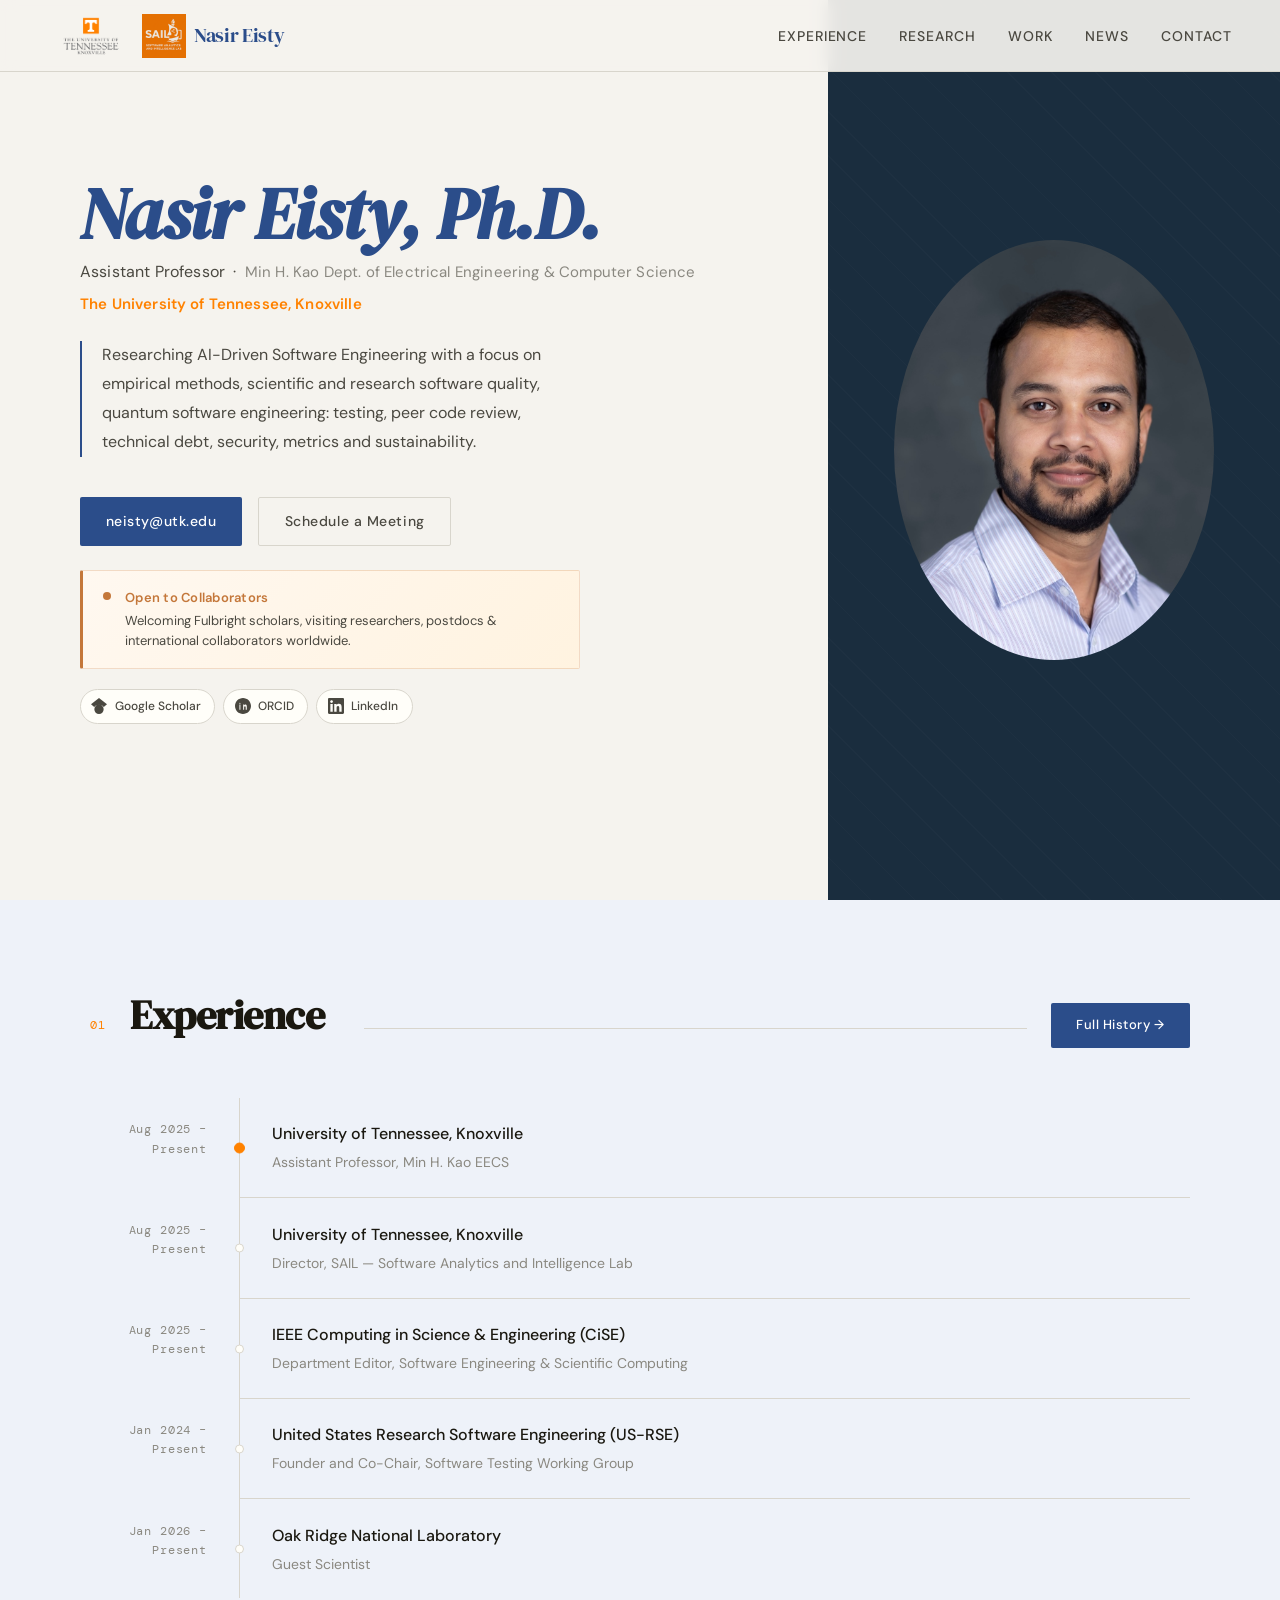
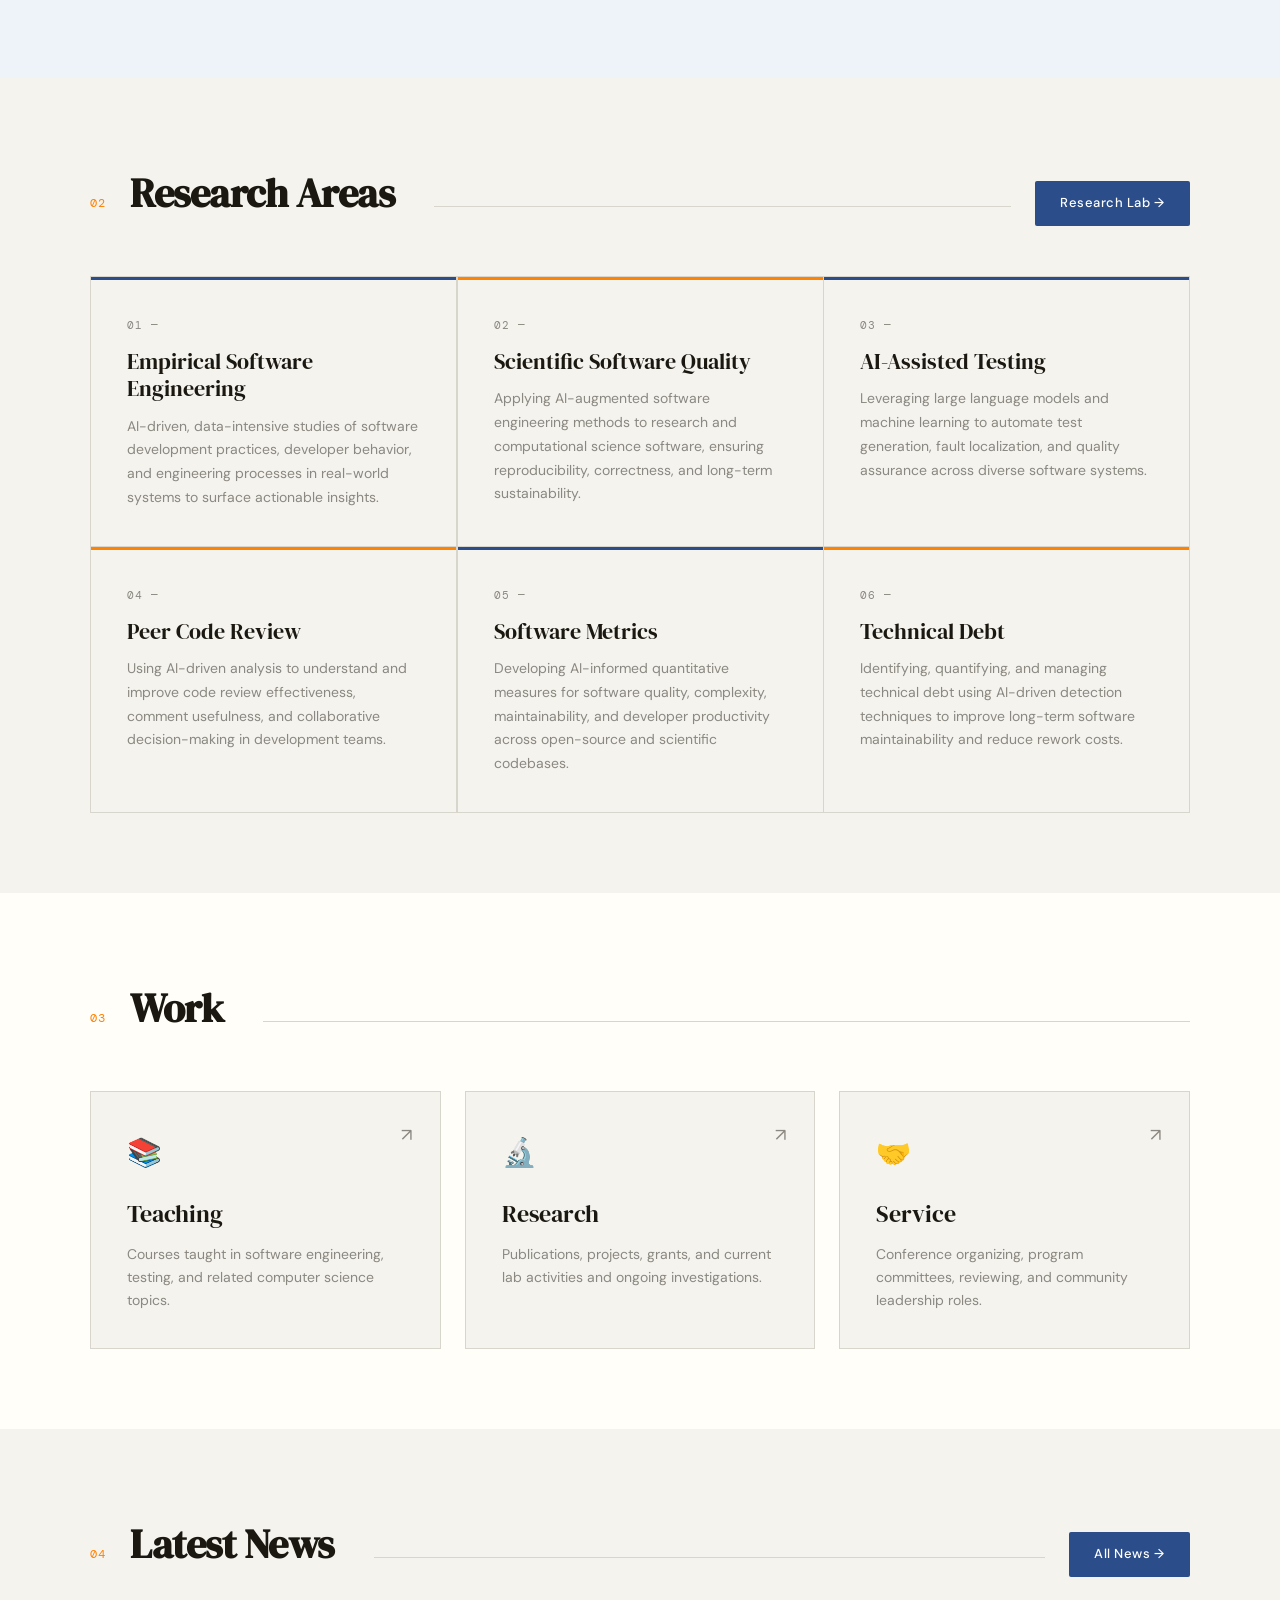
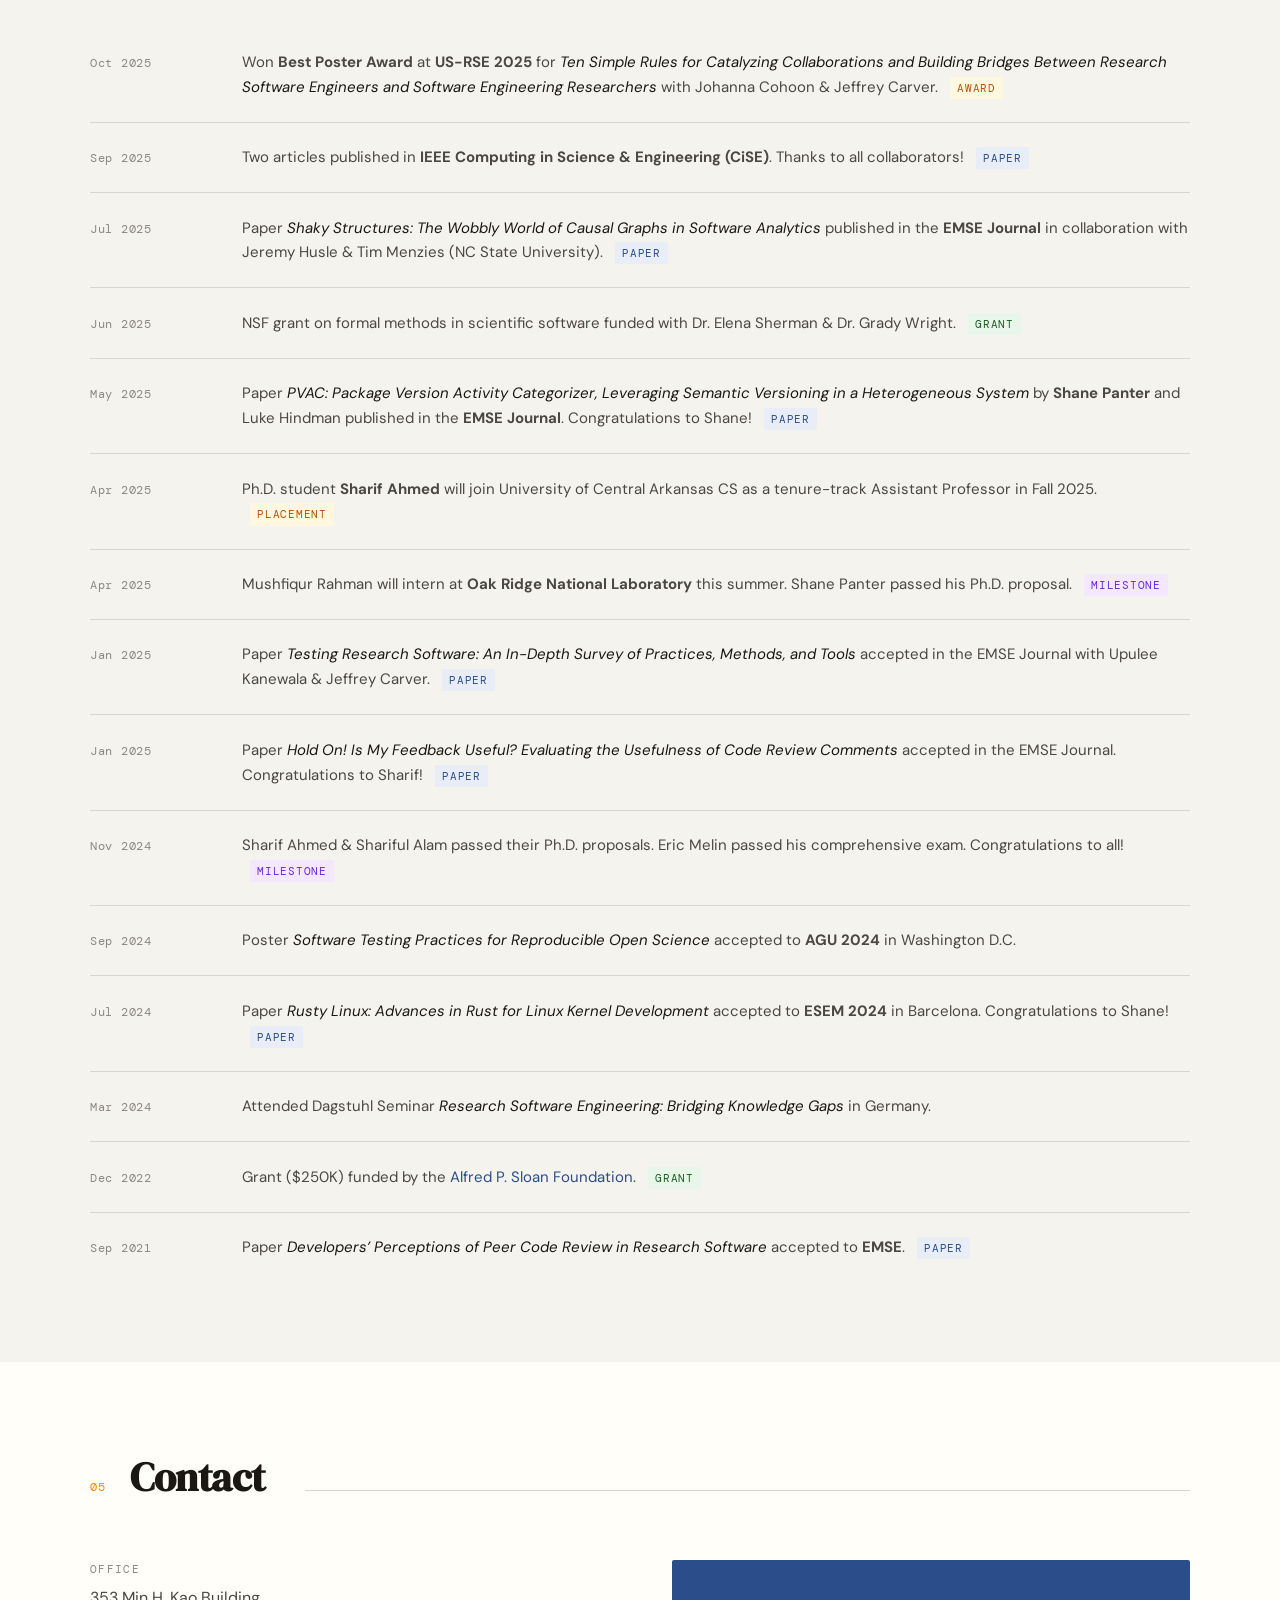
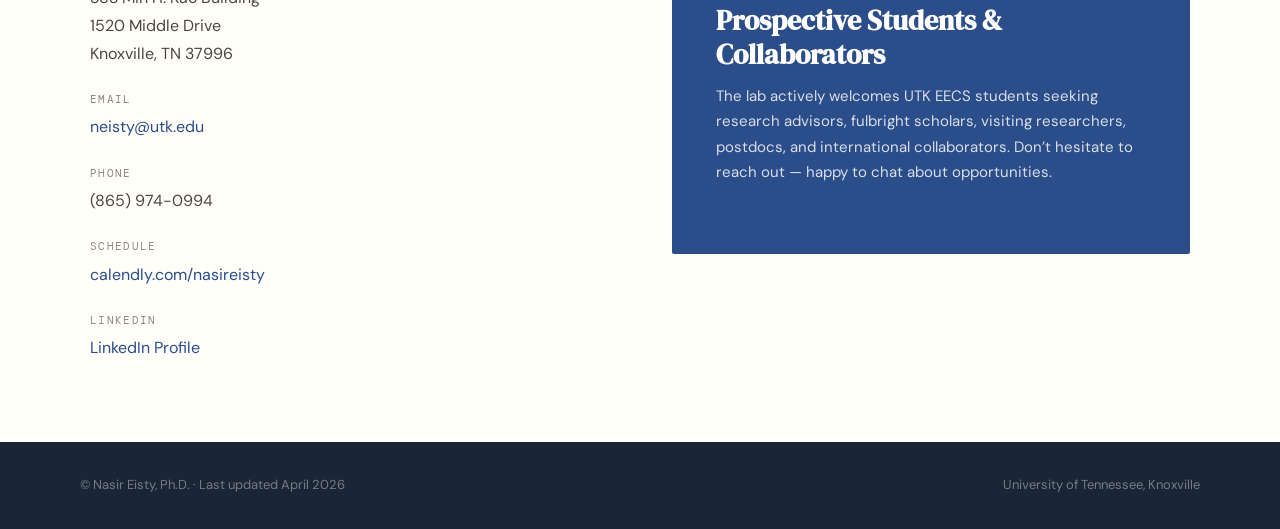
==== index.html @ 4a7a780a "Added news about publicaitons" ====
<!DOCTYPE HTML>
<html lang="en">
<head>
  <meta charset="utf-8" />
  <meta name="viewport" content="width=device-width, initial-scale=1, user-scalable=no" />
  <title>Nasir Eisty, Ph.D.</title>
  <meta name="description" content="Assistant Professor at the University of Tennessee, Knoxville. Research in Software Engineering, Empirical SE, and Scientific Software." />
  <link rel="preconnect" href="https://fonts.googleapis.com">
  <link rel="preconnect" href="https://fonts.gstatic.com" crossorigin>
  <link href="https://fonts.googleapis.com/css2?family=DM+Serif+Display:ital@0;1&family=DM+Sans:wght@300;400;500&family=DM+Mono:wght@400;500&display=swap" rel="stylesheet">
  <link rel="stylesheet" href="assets/css/fontawesome-all.min.css" />
  <link rel="stylesheet" href="assets/css/modern.css" />
</head>
<body>

  <!-- Navigation -->
  <nav>
    <div class="nav-logo">
      <a href="https://www.utk.edu/" target="_blank"><img src="images/utk-logo.png" class="utk-logo-nav" alt="University of Tennessee, Knoxville" /></a>
      <a href="research.html"><img src="SAIL.png" class="sail-logo-nav" alt="SAIL Lab" /></a>
      <a href="#hero" class="nav-logo-text">Nasir Eisty</a>
    </div>
    <ul class="nav-links">
      <li><a href="#experience">Experience</a></li>
      <li><a href="#research">Research</a></li>
      <li><a href="#work">Work</a></li>
      <li><a href="#news">News</a></li>
      <li><a href="#contact">Contact</a></li>
    </ul>
    <button class="nav-toggle" aria-label="Toggle navigation">
      <span></span><span></span><span></span>
    </button>
  </nav>

  <!-- Hero -->
  <section class="hero" id="hero" style="padding:0;">
    <div class="hero-left">
      <h1 class="hero-name fade-up d1">Nasir Eisty, Ph.D.</h1>
      <p class="hero-subtitle fade-up d2">Assistant Professor
         &nbsp;&middot;&nbsp; <a href="https://www.eecs.utk.edu" target="_blank">Min H. Kao Dept. of Electrical Engineering &amp; Computer Science</a></p>
      <p class="hero-utk-text fade-up d3">The University of Tennessee, Knoxville</p>
      <p class="hero-bio fade-up d5">
        Researching AI-Driven Software Engineering with a focus on empirical methods, scientific and research software quality, quantum software engineering:
        testing, peer code review, technical debt, security, metrics and sustainability.
      </p>
      <div class="hero-actions fade-up d5">
        <a href="mailto:neisty@utk.edu" class="btn btn-primary">neisty@utk.edu</a>
        <a href="https://calendly.com/nasireisty" class="btn btn-outline" target="_blank">Schedule a Meeting</a>
      </div>
      <div class="hero-welcome fade-up d5">
        <div class="welcome-dot"></div>
        <div class="welcome-body">
          <span class="welcome-title">Open to Collaborators</span>
          <span class="welcome-text">Welcoming Fulbright scholars, visiting researchers, postdocs &amp; international collaborators worldwide.</span>
        </div>
      </div>
      <div class="hero-social fade-up d5">
        <a href="https://scholar.google.com/citations?hl=en&user=fUKIcJIAAAAJ&view_op=list_works&sortby=pubdate" class="social-btn scholar" target="_blank">
          <svg viewBox="0 0 24 24" xmlns="http://www.w3.org/2000/svg"><path d="M12 24a7 7 0 1 1 0-14 7 7 0 0 1 0 14zm0-24L0 9.5l4.838 3.94A8 8 0 0 1 12 10a8 8 0 0 1 7.162 3.44L24 9.5z"/></svg>
          <span>Google Scholar</span>
        </a>
        <a href="https://orcid.org/0000-0001-5228-4664" class="social-btn orcid" target="_blank">
          <svg viewBox="0 0 256 256" xmlns="http://www.w3.org/2000/svg"><path d="M128 0C57.3 0 0 57.3 0 128s57.3 128 128 128 128-57.3 128-128S198.7 0 128 0zM86.3 186.2H70.9V105.2h15.4v81zm-7.7-92.3c-5.4 0-9.7-4.4-9.7-9.7s4.4-9.7 9.7-9.7 9.7 4.4 9.7 9.7-4.3 9.7-9.7 9.7zm108.1 92.3h-15.4v-38.3c0-9.9-3.8-16.7-12.4-16.7-6.6 0-10.5 4.5-12.2 8.8-.6 1.6-.8 3.7-.8 5.9v40.3h-15.4v-81h15.4v13.4c2.5-5.1 9-12.9 19.8-12.9 14.4 0 23 9.4 23 29.6v51z"/></svg>
          <span>ORCID</span>
        </a>
        <a href="https://www.linkedin.com/in/nasir-eisty-492830a9/" class="social-btn linkedin" target="_blank">
          <svg viewBox="0 0 24 24" xmlns="http://www.w3.org/2000/svg"><path d="M20.447 20.452h-3.554v-5.569c0-1.328-.027-3.037-1.852-3.037-1.853 0-2.136 1.445-2.136 2.939v5.667H9.351V9h3.414v1.561h.046c.477-.9 1.637-1.85 3.37-1.85 3.601 0 4.267 2.37 4.267 5.455v6.286zM5.337 7.433c-1.144 0-2.063-.926-2.063-2.065 0-1.138.92-2.063 2.063-2.063 1.14 0 2.064.925 2.064 2.063 0 1.139-.925 2.065-2.064 2.065zm1.782 13.019H3.555V9h3.564v11.452zM22.225 0H1.771C.792 0 0 .774 0 1.729v20.542C0 23.227.792 24 1.771 24h20.451C23.2 24 24 23.227 24 22.271V1.729C24 .774 23.2 0 22.222 0h.003z"/></svg>
          <span>LinkedIn</span>
        </a>
      </div>
    </div>
    <div class="hero-right">
      <div class="hero-pattern"></div>
      <div class="hero-photo-wrap">
        <img src="images/pro-pic3.jpg" alt="Nasir Eisty, Ph.D." class="hero-photo" />
      </div>
    </div>
  </section>

  <!-- Experience -->
  <section id="experience" style="background: var(--bg-blue);">
    <div class="section-inner">
      <div class="section-header">
        <span class="section-num">01</span>
        <h2>Experience</h2>
        <div class="rule"></div>
        <a href="experience.html" class="btn btn-primary" style="white-space:nowrap; font-size:13px;" target="_blank">Full History &rarr;</a>
      </div>
      <div class="timeline">
        <div class="tl-item">
          <div class="tl-date">Aug 2025 &ndash;<br>Present</div>
          <div class="tl-content">
            <div class="tl-org">University of Tennessee, Knoxville</div>
            <div class="tl-role">Assistant Professor, Min H. Kao EECS</div>
          </div>
        </div>
        <div class="tl-item">
          <div class="tl-date">Aug 2025 &ndash;<br>Present</div>
          <div class="tl-content">
            <div class="tl-org">University of Tennessee, Knoxville</div>
            <div class="tl-role">Director, SAIL &mdash; Software Analytics and Intelligence Lab</div>
          </div>
        </div>
        <div class="tl-item">
          <div class="tl-date">Aug 2025 &ndash;<br>Present</div>
          <div class="tl-content">
            <div class="tl-org">IEEE Computing in Science &amp; Engineering (CiSE)</div>
            <div class="tl-role">Department Editor, Software Engineering &amp; Scientific Computing</div>
          </div>
        </div>
		<div class="tl-item">
          <div class="tl-date">Jan 2024 &ndash;<br>Present</div>
          <div class="tl-content">
            <div class="tl-org">United States Research Software Engineering (US-RSE)</div>
            <div class="tl-role">Founder and Co-Chair, Software Testing Working Group</div>
          </div>
        </div>
        <div class="tl-item">
          <div class="tl-date">Jan 2026 &ndash;<br>Present</div>
          <div class="tl-content">
            <div class="tl-org">Oak Ridge National Laboratory</div>
            <div class="tl-role">Guest Scientist</div>
          </div>
        </div>
      </div>
    </div>
  </section>

  <!-- Research Areas -->
  <section id="research">
    <div class="section-inner">
      <div class="section-header">
        <span class="section-num">02</span>
        <h2>Research Areas</h2>
        <div class="rule"></div>
        <a href="research.html" class="btn btn-primary" style="white-space:nowrap; font-size:13px;" target="_blank">Research Lab &rarr;</a>
      </div>
      <div class="research-grid">
        <div class="research-card">
          <div class="research-num">01 &mdash;</div>
          <div class="research-title">Empirical Software Engineering</div>
          <div class="research-desc">AI-driven, data-intensive studies of software development practices, developer behavior, and engineering processes in real-world systems to surface actionable insights.</div>
        </div>
        <div class="research-card">
          <div class="research-num">02 &mdash;</div>
          <div class="research-title">Scientific Software Quality</div>
          <div class="research-desc">Applying AI-augmented software engineering methods to research and computational science software, ensuring reproducibility, correctness, and long-term sustainability.</div>
        </div>
        <div class="research-card">
          <div class="research-num">03 &mdash;</div>
          <div class="research-title">AI-Assisted Testing</div>
          <div class="research-desc">Leveraging large language models and machine learning to automate test generation, fault localization, and quality assurance across diverse software systems.</div>
        </div>
        <div class="research-card">
          <div class="research-num">04 &mdash;</div>
          <div class="research-title">Peer Code Review</div>
          <div class="research-desc">Using AI-driven analysis to understand and improve code review effectiveness, comment usefulness, and collaborative decision-making in development teams.</div>
        </div>
        <div class="research-card">
          <div class="research-num">05 &mdash;</div>
          <div class="research-title">Software Metrics</div>
          <div class="research-desc">Developing AI-informed quantitative measures for software quality, complexity, maintainability, and developer productivity across open-source and scientific codebases.</div>
        </div>
        <div class="research-card">
          <div class="research-num">06 &mdash;</div>
          <div class="research-title">Technical Debt</div>
          <div class="research-desc">Identifying, quantifying, and managing technical debt using AI-driven detection techniques to improve long-term software maintainability and reduce rework costs.</div>
        </div>
      </div>
    </div>
  </section>

  <!-- Work -->
  <section id="work" style="background: var(--bg-card);">
    <div class="section-inner">
      <div class="section-header">
        <span class="section-num">03</span>
        <h2>Work</h2>
        <div class="rule"></div>
      </div>
      <div class="work-grid">
        <a href="teaching.html" class="work-card" target="_blank">
          <span class="work-icon">&#x1F4DA;</span>
          <div class="work-label">Teaching</div>
          <div class="work-desc">Courses taught in software engineering, testing, and related computer science topics.</div>
          <span class="work-arrow">&nearr;</span>
        </a>
        <a href="research.html" class="work-card" target="_blank">
          <span class="work-icon">&#x1F52C;</span>
          <div class="work-label">Research</div>
          <div class="work-desc">Publications, projects, grants, and current lab activities and ongoing investigations.</div>
          <span class="work-arrow">&nearr;</span>
        </a>
        <a href="service.html" class="work-card" target="_blank">
          <span class="work-icon">&#x1F91D;</span>
          <div class="work-label">Service</div>
          <div class="work-desc">Conference organizing, program committees, reviewing, and community leadership roles.</div>
          <span class="work-arrow">&nearr;</span>
        </a>
      </div>
    </div>
  </section>

  <!-- News -->
  <section id="news">
    <div class="section-inner">
      <div class="section-header">
        <span class="section-num">04</span>
        <h2>Latest News</h2>
        <div class="rule"></div>
        <a href="news.html" class="btn btn-primary" style="white-space:nowrap; font-size:13px;" target="_blank">All News &rarr;</a>
      </div>
      <div class="news-list">

        <div class="news-item">
          <div class="news-date">Oct 2025</div>
          <div class="news-text">
            Won <strong>Best Poster Award</strong> at <strong>US-RSE 2025</strong> for
            <span class="highlight">Ten Simple Rules for Catalyzing Collaborations and Building Bridges Between Research Software Engineers and Software Engineering Researchers</span>
            with Johanna Cohoon &amp; Jeffrey Carver.
            <span class="news-tag tag-award">Award</span>
          </div>
        </div>

        <div class="news-item">
          <div class="news-date">Sep 2025</div>
          <div class="news-text">
            Two articles published in <strong>IEEE Computing in Science &amp; Engineering (CiSE)</strong>. Thanks to all collaborators!
            <span class="news-tag tag-paper">Paper</span>
          </div>
        </div>

        <div class="news-item">
          <div class="news-date">Jul 2025</div>
          <div class="news-text">
            Paper <span class="highlight">Shaky Structures: The Wobbly World of Causal Graphs in Software Analytics</span>
            published in the <strong>EMSE Journal</strong> in collaboration with Jeremy Husle &amp; Tim Menzies (NC State University).
            <span class="news-tag tag-paper">Paper</span>
          </div>
        </div>

        <div class="news-item">
          <div class="news-date">Jun 2025</div>
          <div class="news-text">
            NSF grant on formal methods in scientific software funded with Dr. Elena Sherman &amp; Dr. Grady Wright.
            <span class="news-tag tag-grant">Grant</span>
          </div>
        </div>

        <div class="news-item">
          <div class="news-date">May 2025</div>
          <div class="news-text">
            Paper <span class="highlight">PVAC: Package Version Activity Categorizer, Leveraging Semantic Versioning in a Heterogeneous System</span>
            by <strong>Shane Panter</strong> and Luke Hindman published in the <strong>EMSE Journal</strong>.
            Congratulations to Shane!
            <span class="news-tag tag-paper">Paper</span>
          </div>
        </div>

        <div class="news-item">
          <div class="news-date">Apr 2025</div>
          <div class="news-text">
            Ph.D. student <strong>Sharif Ahmed</strong> will join University of Central Arkansas CS as a
            tenure-track Assistant Professor in Fall 2025.
            <span class="news-tag tag-award">Placement</span>
          </div>
        </div>

        <div class="news-item">
          <div class="news-date">Apr 2025</div>
          <div class="news-text">
            Mushfiqur Rahman will intern at <strong>Oak Ridge National Laboratory</strong> this summer.
            Shane Panter passed his Ph.D. proposal.
            <span class="news-tag tag-milestone">Milestone</span>
          </div>
        </div>

        <div class="news-item">
          <div class="news-date">Jan 2025</div>
          <div class="news-text">
            Paper <span class="highlight">Testing Research Software: An In-Depth Survey of Practices, Methods, and Tools</span>
            accepted in the EMSE Journal with Upulee Kanewala &amp; Jeffrey Carver.
            <span class="news-tag tag-paper">Paper</span>
          </div>
        </div>

        <div class="news-item">
          <div class="news-date">Jan 2025</div>
          <div class="news-text">
            Paper <span class="highlight">Hold On! Is My Feedback Useful? Evaluating the Usefulness of Code Review Comments</span>
            accepted in the EMSE Journal. Congratulations to Sharif!
            <span class="news-tag tag-paper">Paper</span>
          </div>
        </div>

        <div class="news-item">
          <div class="news-date">Nov 2024</div>
          <div class="news-text">
            Sharif Ahmed &amp; Shariful Alam passed their Ph.D. proposals. Eric Melin passed his comprehensive exam.
            Congratulations to all!
            <span class="news-tag tag-milestone">Milestone</span>
          </div>
        </div>

        <div class="news-item">
          <div class="news-date">Sep 2024</div>
          <div class="news-text">
            Poster <span class="highlight">Software Testing Practices for Reproducible Open Science</span>
            accepted to <strong>AGU 2024</strong> in Washington D.C.
          </div>
        </div>

        <div class="news-item">
          <div class="news-date">Jul 2024</div>
          <div class="news-text">
            Paper <span class="highlight">Rusty Linux: Advances in Rust for Linux Kernel Development</span>
            accepted to <strong>ESEM 2024</strong> in Barcelona. Congratulations to Shane!
            <span class="news-tag tag-paper">Paper</span>
          </div>
        </div>

        <div class="news-item">
          <div class="news-date">Mar 2024</div>
          <div class="news-text">
            Attended Dagstuhl Seminar <span class="highlight">Research Software Engineering: Bridging Knowledge Gaps</span> in Germany.
          </div>
        </div>

        <div class="news-item">
          <div class="news-date">Dec 2022</div>
          <div class="news-text">
            Grant ($250K) funded by the <a href="https://sloan.org/" target="_blank">Alfred P. Sloan Foundation</a>.
            <span class="news-tag tag-grant">Grant</span>
          </div>
        </div>

        <div class="news-item">
          <div class="news-date">Sep 2021</div>
          <div class="news-text">
            Paper <a href="https://link.springer.com/article/10.1007/s10664-021-10053-x" target="_blank">
              <span class="highlight">Developers&rsquo; Perceptions of Peer Code Review in Research Software</span></a>
            accepted to <strong>EMSE</strong>.
            <span class="news-tag tag-paper">Paper</span>
          </div>
        </div>

      </div>
    </div>
  </section>

  <!-- Contact -->
  <section id="contact" style="background: var(--bg-card);">
    <div class="section-inner">
      <div class="section-header">
        <span class="section-num">05</span>
        <h2>Contact</h2>
        <div class="rule"></div>
      </div>
      <div class="contact-grid">
        <dl class="contact-info">
          <dt>Office</dt>
          <dd>353 Min H. Kao Building<br>1520 Middle Drive<br>Knoxville, TN 37996</dd>
          <dt>Email</dt>
          <dd><a href="mailto:neisty@utk.edu">neisty@utk.edu</a></dd>
          <dt>Phone</dt>
          <dd>(865) 974-0994</dd>
          <dt>Schedule</dt>
          <dd><a href="https://calendly.com/nasireisty" target="_blank">calendly.com/nasireisty</a></dd>
          <dt>LinkedIn</dt>
          <dd><a href="https://www.linkedin.com/in/nasir-eisty-492830a9/" target="_blank">LinkedIn Profile</a></dd>
        </dl>
        <div class="cta-box">
          <h3>Prospective Students &amp; Collaborators</h3>
          <p>The lab actively welcomes UTK EECS students seeking research advisors, fulbright scholars,
            visiting researchers, postdocs, and international collaborators. Don&rsquo;t hesitate to reach
            out &mdash; happy to chat about opportunities.</p>
          <!--  <a href="announcement.html" class="btn-white" target="_blank">Learn More &rarr;</a> -->
        </div>
      </div>
    </div>
  </section>

  <!-- Footer -->
  <footer>
    <div>&copy; Nasir Eisty, Ph.D. &middot; Last updated April 2026</div>
    <div>University of Tennessee, Knoxville</div>
  </footer>

  <script>
    // Mobile nav toggle
    document.querySelector('.nav-toggle').addEventListener('click', () => {
      document.querySelector('.nav-links').classList.toggle('open');
    });
    document.querySelectorAll('.nav-links a').forEach(a => {
      a.addEventListener('click', () => document.querySelector('.nav-links').classList.remove('open'));
    });
  </script>

</body>
</html>
---- assets/css/modern.css ----
/* =============================================
   Editorial Academic Portfolio — Nasir Eisty
   ============================================= */

:root {
  --bg: #f5f3ee;
  --bg-card: #fffef9;
  --bg-blue: #eef2f9;
  --ink: #1a1810;
  --ink-2: #4a4840;
  --ink-3: #8a8880;
  --accent: #2b4d8a;
  --accent-light: #e8edf7;
  --accent-warm: #c4773a;
  --orange: #FF8200;
  --rule: #d8d5cc;
  --serif: 'DM Serif Display', Georgia, serif;
  --sans: 'DM Sans', system-ui, sans-serif;
  --mono: 'DM Mono', monospace;
  --transition: 0.2s ease;
}

*, *::before, *::after { box-sizing: border-box; margin: 0; padding: 0; }
html { scroll-behavior: smooth; }

body {
  font-family: var(--sans);
  background: var(--bg);
  color: var(--ink);
  font-size: 17px;
  line-height: 1.75;
  -webkit-font-smoothing: antialiased;
}

a { color: var(--accent); text-decoration: none; transition: color var(--transition); }
a:hover { text-decoration: underline; }

/* ===== NAVIGATION ===== */

nav {
  position: fixed;
  top: 0; left: 0; right: 0;
  z-index: 100;
  background: rgba(245, 243, 238, 0.93);
  backdrop-filter: blur(8px);
  -webkit-backdrop-filter: blur(8px);
  border-bottom: 1px solid var(--rule);
  padding: 0 3rem;
  display: flex;
  align-items: center;
  justify-content: space-between;
  height: 72px;
}

.nav-logo {
  font-family: var(--serif);
  font-size: 20px;
  color: var(--accent);
  letter-spacing: -0.3px;
  display: flex;
  align-items: center;
  gap: 8px;
}

.nav-logo-text {
  font-family: var(--serif);
  font-size: 20px;
  color: var(--accent);
  letter-spacing: -0.3px;
  text-decoration: none;
}

.utk-logo-nav {
  height: 68px;
  width: auto;
  flex-shrink: 0;
  display: block;
}

.sail-logo-nav {
  height: 44px;
  width: auto;
  flex-shrink: 0;
  display: block;
}

.nav-links {
  display: flex;
  gap: 2rem;
  list-style: none;
}

.nav-links a {
  text-decoration: none;
  font-size: 14px;
  font-weight: 500;
  letter-spacing: 0.07em;
  text-transform: uppercase;
  color: var(--ink-2);
  transition: color var(--transition);
}

.nav-links a:hover { color: var(--accent); text-decoration: none; }

.nav-toggle {
  display: none;
  flex-direction: column;
  gap: 5px;
  background: none;
  border: none;
  cursor: pointer;
  padding: 4px;
}

.nav-toggle span {
  display: block;
  width: 22px;
  height: 2px;
  background: var(--ink-2);
  border-radius: 2px;
}

/* ===== HERO ===== */

.hero {
  min-height: 100vh;
  display: grid;
  grid-template-columns: 2.2fr 1.2fr;
  padding-top: 72px;
}

.hero-left {
  display: flex;
  flex-direction: column;
  justify-content: center;
  padding: 6rem 4rem 6rem 5rem;
}

.hero-eyebrow {
  font-family: var(--mono);
  font-size: 13px;
  letter-spacing: 0.16em;
  text-transform: uppercase;
  color: var(--accent);
  margin-bottom: 1.5rem;
  display: flex;
  align-items: center;
  gap: 0.75rem;
}

.hero-eyebrow::before {
  content: '';
  display: block;
  width: 32px;
  height: 1px;
  background: var(--accent);
}

.hero-name {
  font-family: var(--serif);
  font-size: clamp(48px, 6vw, 72px);
  line-height: 1.05;
  letter-spacing: -1px;
  color: var(--accent);
  margin-bottom: 0.4rem;
  font-style: italic;
}

.hero-subtitle {
  font-size: 16px;
  font-weight: 400;
  color: var(--ink-2);
  margin-bottom: 0.15rem;
  letter-spacing: 0.01em;
}

.hero-subtitle a { color: var(--ink-3); font-size: 15px; }
.hero-subtitle a:hover { color: var(--accent); text-decoration: underline; }

.hero-utk-text {
  font-size: 15px;
  font-weight: 600;
  color: var(--orange);
  margin-top: 0.2rem;
  margin-bottom: 1.5rem;
  letter-spacing: 0.01em;
}

/* UTK full logo in hero */
.hero-utk-logo {
  height: 185px;
  width: auto;
  margin-bottom: 1.25rem;
  display: block;
}

.hero-bio {
  font-size: 16px;
  line-height: 1.8;
  color: var(--ink-2);
  max-width: 500px;
  margin-bottom: 2.5rem;
  border-left: 2px solid var(--accent);
  padding-left: 1.25rem;
}

.hero-actions {
  display: flex;
  gap: 1rem;
  flex-wrap: wrap;
}

/* ===== HERO RIGHT (photo strip) ===== */

.hero-right {
  position: relative;
  background: #1a2d3e;
  display: flex;
  align-items: center;
  justify-content: center;
}

.hero-pattern {
  position: absolute;
  inset: 0;
  z-index: 1;
  background-image: repeating-linear-gradient(
    45deg,
    transparent,
    transparent 30px,
    rgba(255,255,255,0.015) 30px,
    rgba(255,255,255,0.015) 31px
  );
  pointer-events: none;
}

.hero-photo-wrap {
  position: relative;
  z-index: 2;
  width: 320px;
  height: 420px;
  border-radius: 50%;
  overflow: hidden;
  flex-shrink: 0;
}

.hero-photo {
  width: 100%;
  height: 100%;
  object-fit: cover;
  object-position: center top;
  display: block;
}

.hero-badge {
  position: absolute;
  bottom: 2rem;
  left: 1.25rem;
  right: 1.25rem;
  z-index: 2;
  background: rgba(0,0,0,0.45);
  border: 1px solid rgba(255,255,255,0.15);
  padding: 0.875rem 1rem;
  border-radius: 2px;
  font-family: var(--mono);
  font-size: 11px;
  color: rgba(255,255,255,0.8);
  line-height: 1.9;
}

.hero-badge strong {
  display: block;
  color: #fff;
  font-size: 12px;
  margin-bottom: 0.2rem;
  letter-spacing: 0.04em;
}

/* ===== BUTTONS ===== */

.btn {
  display: inline-flex;
  align-items: center;
  gap: 0.5rem;
  padding: 0.7rem 1.6rem;
  font-family: var(--sans);
  font-size: 14px;
  font-weight: 500;
  letter-spacing: 0.04em;
  text-decoration: none;
  border-radius: 2px;
  transition: all var(--transition);
  cursor: pointer;
  border: none;
}

.btn-primary { background: var(--accent); color: #fff; }
.btn-primary:hover { background: #1e3a6e; color: #fff; text-decoration: none; }

.btn-outline {
  background: transparent;
  color: var(--ink-2);
  border: 1px solid var(--rule);
}

.btn-outline:hover { border-color: var(--accent); color: var(--accent); text-decoration: none; }

.btn-white { background: #fff; color: var(--accent); border-radius: 2px; }
.btn-white:hover { opacity: 0.9; text-decoration: none; color: var(--accent); }

/* ===== SECTIONS ===== */

section { padding: 5rem; }

.section-inner { max-width: 1100px; margin: 0 auto; }

.section-header {
  display: flex;
  align-items: baseline;
  gap: 1.5rem;
  margin-bottom: 3rem;
}

.section-num {
  font-family: var(--mono);
  font-size: 12px;
  color: var(--orange);
  letter-spacing: 0.1em;
}

h2 {
  font-family: var(--serif);
  font-size: 40px;
  letter-spacing: -0.5px;
  color: var(--ink);
}

.rule { flex: 1; height: 1px; background: var(--rule); margin-left: 1rem; }

/* ===== TIMELINE ===== */

.timeline { display: grid; grid-template-columns: 150px 1fr; }

.tl-item { display: contents; }

.tl-date {
  font-family: var(--mono);
  font-size: 12px;
  color: var(--ink-3);
  letter-spacing: 0.07em;
  padding: 1.4rem 2rem 1.4rem 0;
  border-right: 1px solid var(--rule);
  text-align: right;
  position: relative;
  line-height: 1.6;
}

.tl-date::after {
  content: '';
  position: absolute;
  right: -5px;
  top: 50%;
  transform: translateY(-50%);
  width: 9px;
  height: 9px;
  border-radius: 50%;
  background: var(--bg-card);
  border: 1.5px solid var(--rule);
}

.tl-item:first-child .tl-date::after {
  border-color: var(--orange);
  background: var(--orange);
  width: 11px;
  height: 11px;
  right: -6px;
}

.tl-content {
  padding: 1.4rem 0 1.4rem 2rem;
  border-bottom: 1px solid var(--rule);
}

.tl-item:last-child .tl-content { border-bottom: none; }

.tl-org { font-weight: 500; font-size: 16px; color: var(--ink); }
.tl-role { font-size: 14px; color: var(--ink-3); margin-top: 2px; }
.tl-detail { font-size: 13px; color: var(--ink-3); margin-top: 4px; line-height: 1.5; }

/* ===== RESEARCH GRID ===== */

.research-grid {
  display: grid;
  grid-template-columns: repeat(3, 1fr);
  gap: 1.5px;
  background: var(--rule);
  border: 1.5px solid var(--rule);
}

.research-card {
  background: var(--bg);
  padding: 2.25rem;
  border-top: 3px solid transparent;
  transition: background var(--transition), border-color var(--transition);
}

.research-card:nth-child(odd)  { border-top-color: var(--accent); }
.research-card:nth-child(even) { border-top-color: var(--orange); }

.research-card:hover { background: var(--accent-light); }

.research-num {
  font-family: var(--mono);
  font-size: 11px;
  color: var(--ink-3);
  margin-bottom: 0.75rem;
  letter-spacing: 0.1em;
}

.research-title {
  font-family: var(--serif);
  font-size: 22px;
  color: var(--ink);
  line-height: 1.25;
  margin-bottom: 0.75rem;
}

.research-desc { font-size: 14px; color: var(--ink-3); line-height: 1.7; }

/* ===== WORK CARDS ===== */

.work-grid {
  display: grid;
  grid-template-columns: repeat(3, 1fr);
  gap: 1.5rem;
}

.work-card {
  background: var(--bg);
  border: 1px solid var(--rule);
  padding: 2.25rem;
  text-decoration: none;
  display: block;
  transition: all var(--transition);
  position: relative;
  overflow: hidden;
}

.work-card::before {
  content: '';
  position: absolute;
  bottom: 0; left: 0; right: 0;
  height: 3px;
  background: linear-gradient(90deg, var(--accent), var(--orange));
  transform: scaleX(0);
  transform-origin: left;
  transition: transform 0.3s;
}

.work-card:hover::before { transform: scaleX(1); }
.work-card:hover { border-color: var(--accent); text-decoration: none; }

.work-icon { font-size: 28px; margin-bottom: 1rem; display: block; }
.work-label { font-family: var(--serif); font-size: 24px; color: var(--ink); margin-bottom: 0.5rem; }
.work-desc { font-size: 14px; color: var(--ink-3); line-height: 1.65; }

.work-arrow {
  position: absolute;
  top: 1.75rem;
  right: 1.75rem;
  color: var(--ink-3);
  font-size: 18px;
  transition: transform var(--transition), color var(--transition);
}

.work-card:hover .work-arrow { transform: translate(3px, -3px); color: var(--accent); }

/* ===== NEWS ===== */

.news-list { display: flex; flex-direction: column; }

.news-item {
  display: grid;
  grid-template-columns: 120px 1fr;
  gap: 2rem;
  padding: 1.4rem 0;
  border-bottom: 1px solid var(--rule);
  align-items: baseline;
}

.news-item:last-child { border-bottom: none; }

.news-date {
  font-family: var(--mono);
  font-size: 12px;
  color: var(--ink-3);
  letter-spacing: 0.06em;
  padding-top: 2px;
}

.news-text { font-size: 15px; color: var(--ink-2); line-height: 1.65; }
.news-text .highlight { font-style: italic; color: var(--ink); }
.news-text a { color: var(--accent); }
.news-text a:hover { text-decoration: underline; }

.news-tag {
  display: inline-block;
  margin-left: 0.5rem;
  font-size: 11px;
  font-family: var(--mono);
  letter-spacing: 0.07em;
  text-transform: uppercase;
  padding: 2px 7px;
  border-radius: 1px;
}

.tag-grant { background: #e8f5e9; color: #1b5e20; }
.tag-paper { background: var(--accent-light); color: var(--accent); }
.tag-award { background: #fff8e1; color: #b45309; }
.tag-milestone { background: #f3e8ff; color: #6d28d9; }

/* ===== CONTACT ===== */

.contact-grid {
  display: grid;
  grid-template-columns: 1fr 1fr;
  gap: 4rem;
  align-items: start;
}

.contact-info dt {
  font-family: var(--mono);
  font-size: 11px;
  letter-spacing: 0.12em;
  text-transform: uppercase;
  color: var(--ink-3);
  margin-bottom: 0.25rem;
  margin-top: 1.4rem;
}

.contact-info dt:first-child { margin-top: 0; }
.contact-info dd { font-size: 16px; color: var(--ink-2); }
.contact-info dd a { color: var(--accent); }
.contact-info dd a:hover { text-decoration: underline; }

.cta-box {
  background: var(--accent);
  padding: 2.75rem;
  border-radius: 2px;
  color: #fff;
}

.cta-box h3 {
  font-family: var(--serif);
  font-size: 28px;
  margin-bottom: 0.75rem;
  line-height: 1.2;
}

.cta-box p { font-size: 15px; opacity: 0.82; line-height: 1.7; margin-bottom: 1.5rem; }

/* ===== FOOTER ===== */

footer {
  background: #1a2535;
  padding: 2rem 5rem;
  display: flex;
  align-items: center;
  justify-content: space-between;
  font-size: 13px;
  color: rgba(255,255,255,0.4);
}

footer a { color: rgba(255,255,255,0.55); }
footer a:hover { color: #fff; text-decoration: none; }

/* ===== WELCOME NOTICE ===== */

.hero-welcome {
  margin-top: 1.5rem;
  display: flex;
  align-items: flex-start;
  gap: 0.875rem;
  padding: 1rem 1.25rem;
  background: linear-gradient(135deg, #fff8f0 0%, #fff3e0 100%);
  border: 1px solid rgba(196, 119, 58, 0.22);
  border-left: 3px solid var(--accent-warm);
  border-radius: 2px;
  max-width: 500px;
}

.welcome-dot {
  width: 8px;
  height: 8px;
  min-width: 8px;
  background: var(--accent-warm);
  border-radius: 50%;
  margin-top: 0.35rem;
  flex-shrink: 0;
  animation: pulse 2.2s ease-in-out infinite;
}

.welcome-body { display: flex; flex-direction: column; gap: 2px; }

.welcome-title {
  font-size: 13px;
  font-weight: 600;
  color: var(--accent-warm);
  letter-spacing: 0.02em;
}

.welcome-text {
  font-size: 13px;
  color: var(--ink-2);
  line-height: 1.55;
}

@keyframes pulse {
  0%, 100% { opacity: 1; transform: scale(1); }
  50%       { opacity: 0.55; transform: scale(1.35); }
}

.hero-social {
  display: flex;
  flex-wrap: wrap;
  gap: 0.5rem;
  margin-top: 1.25rem;
  align-items: center;
}

.social-btn {
  display: inline-flex;
  align-items: center;
  gap: 0.45rem;
  padding: 0.4rem 0.85rem 0.4rem 0.65rem;
  border-radius: 999px;
  background: var(--bg-card);
  border: 1px solid var(--rule);
  color: var(--ink-2);
  text-decoration: none;
  font-size: 12px;
  font-weight: 500;
  font-family: var(--sans);
  transition: background 0.2s, color 0.2s, border-color 0.2s, transform 0.2s;
  white-space: nowrap;
}

.social-btn svg {
  width: 16px;
  height: 16px;
  fill: currentColor;
  flex-shrink: 0;
}

.social-btn:hover { transform: translateY(-2px); color: #fff; }
.social-btn.scholar:hover  { background: #4285F4; border-color: #4285F4; }
.social-btn.orcid:hover    { background: #A6CE39; border-color: #A6CE39; }
.social-btn.linkedin:hover { background: #0A66C2; border-color: #0A66C2; }

/* ===== SUB-PAGE HEADER ===== */

.page-header {
  background: linear-gradient(135deg, #1a2535 0%, var(--accent) 100%);
  padding: calc(72px + 3rem) 5rem 3rem;
  position: relative;
  overflow: hidden;
}

.page-header::before {
  content: '';
  position: absolute; inset: 0;
  background-image: repeating-linear-gradient(
    45deg, transparent, transparent 30px,
    rgba(255,255,255,0.015) 30px, rgba(255,255,255,0.015) 31px
  );
  pointer-events: none;
}

.page-inner { max-width: 1100px; margin: 0 auto; position: relative; }

.page-breadcrumb {
  font-family: var(--mono);
  font-size: 11px;
  color: rgba(255,255,255,0.5);
  letter-spacing: 0.12em;
  text-transform: uppercase;
  margin-bottom: 0.75rem;
}

.page-breadcrumb a { color: rgba(255,255,255,0.65); text-decoration: none; }
.page-breadcrumb a:hover { color: #fff; }
.page-breadcrumb span { margin: 0 0.5rem; opacity: 0.4; }

.page-title {
  font-family: var(--serif);
  font-size: clamp(36px, 5vw, 54px);
  color: #fff;
  letter-spacing: -0.5px;
  line-height: 1.05;
}

/* ===== PUBLICATION LIST ===== */

.pub-section { margin-bottom: 3rem; }

.pub-section-label {
  font-family: var(--mono);
  font-size: 11px;
  letter-spacing: 0.14em;
  text-transform: uppercase;
  color: var(--ink-3);
  padding-bottom: 0.6rem;
  border-bottom: 1px solid var(--rule);
  margin-bottom: 0;
}

.pub-list { display: flex; flex-direction: column; }

.pub-item {
  display: grid;
  grid-template-columns: 36px 1fr;
  gap: 1.25rem;
  padding: 1.25rem 0;
  border-bottom: 1px solid var(--rule);
  align-items: start;
}

.pub-item:last-child { border-bottom: none; }

.pub-num {
  font-family: var(--mono);
  font-size: 11px;
  color: var(--ink-3);
  padding-top: 3px;
  text-align: right;
}

.pub-title {
  font-size: 15px;
  font-weight: 500;
  color: var(--ink);
  line-height: 1.45;
  margin-bottom: 0.3rem;
}

.pub-title a { color: var(--ink); }
.pub-title a:hover { color: var(--accent); text-decoration: underline; }

.pub-authors { font-size: 13px; color: var(--ink-3); margin-bottom: 0.2rem; line-height: 1.5; }
.pub-authors strong { color: var(--ink-2); font-weight: 500; }
.pub-venue { font-size: 13px; color: var(--ink-2); line-height: 1.5; }
.pub-venue em { font-style: italic; color: var(--accent); }

.pub-tag {
  display: inline-block;
  font-family: var(--mono);
  font-size: 10px;
  letter-spacing: 0.07em;
  text-transform: uppercase;
  padding: 2px 6px;
  border-radius: 1px;
  margin-left: 0.35rem;
  vertical-align: middle;
}

.tag-j { background: var(--accent-light); color: var(--accent); }
.tag-c { background: #e8f5e9; color: #1b5e20; }
.tag-w { background: #fff8e1; color: #b45309; }
.tag-b { background: #f3e8ff; color: #6d28d9; }

/* ===== STUDENT CARDS ===== */

.student-grid {
  display: grid;
  grid-template-columns: repeat(auto-fill, minmax(260px, 1fr));
  gap: 1rem;
}

.student-card {
  background: var(--bg-card);
  border: 1px solid var(--rule);
  border-left: 3px solid var(--accent);
  padding: 1.25rem 1.5rem;
}

.student-card.alumni { border-left-color: var(--ink-3); }
.student-card.ug     { border-left-color: var(--orange); }

.student-type {
  font-family: var(--mono);
  font-size: 10px;
  letter-spacing: 0.1em;
  text-transform: uppercase;
  color: var(--accent);
  display: block;
  margin-bottom: 0.35rem;
}

.student-card.alumni .student-type { color: var(--ink-3); }
.student-card.ug     .student-type { color: var(--orange); }

.student-name { font-weight: 600; color: var(--ink); font-size: 15px; margin-bottom: 0.2rem; }
.student-period { font-size: 11px; color: var(--ink-3); font-family: var(--mono); }
.student-note { font-size: 13px; color: var(--ink-2); margin-top: 0.6rem; line-height: 1.5; }
.student-note strong { color: var(--accent); }

/* ===== COMMITTEE TABLE ===== */

.committee-list { display: flex; flex-direction: column; }

.committee-item {
  display: grid;
  grid-template-columns: 1fr 200px;
  gap: 2rem;
  padding: 1rem 0;
  border-bottom: 1px solid var(--rule);
  align-items: baseline;
}

.committee-item:last-child { border-bottom: none; }
.committee-name { font-weight: 500; color: var(--ink); font-size: 15px; }
.committee-type { font-family: var(--mono); font-size: 11px; color: var(--ink-3); letter-spacing: 0.04em; }
.committee-advisor { font-size: 13px; color: var(--ink-3); margin-top: 2px; }
.committee-status { font-family: var(--mono); font-size: 10px; letter-spacing: 0.07em; text-transform: uppercase; padding: 2px 6px; border-radius: 1px; }
.status-ongoing { background: var(--accent-light); color: var(--accent); }
.status-done    { background: #e8f5e9; color: #1b5e20; }

/* ===== GRANT CARDS ===== */

.grant-list { display: flex; flex-direction: column; gap: 0.875rem; }

.grant-item {
  background: var(--bg-card);
  border: 1px solid var(--rule);
  border-left: 3px solid var(--orange);
  padding: 1.5rem;
}

.grant-title { font-weight: 600; color: var(--ink); font-size: 15px; margin-bottom: 0.6rem; }

.grant-meta {
  display: flex;
  flex-wrap: wrap;
  gap: 1.5rem;
  font-family: var(--mono);
  font-size: 11px;
  color: var(--ink-3);
  letter-spacing: 0.04em;
}

.grant-meta .amount { color: #1b5e20; font-weight: 500; }
.grant-meta .role   { color: var(--accent); }

/* ===== SERVICE ITEMS ===== */

.service-list { display: flex; flex-direction: column; }

.service-item {
  display: grid;
  grid-template-columns: 160px 1fr;
  gap: 2rem;
  padding: 1.1rem 0;
  border-bottom: 1px solid var(--rule);
  align-items: baseline;
}

.service-item:last-child { border-bottom: none; }

.service-date {
  font-family: var(--mono);
  font-size: 11px;
  color: var(--ink-3);
  letter-spacing: 0.04em;
  line-height: 1.5;
}

.service-role { font-weight: 500; color: var(--ink); font-size: 15px; margin-bottom: 0.2rem; }
.service-org  { font-size: 13px; color: var(--ink-3); line-height: 1.5; }
.service-org a { color: var(--accent); }

/* ===== TEACHING ===== */

.course-list { display: flex; flex-direction: column; gap: 0.875rem; }

.course-item {
  display: grid;
  grid-template-columns: 130px 1fr;
  gap: 1.5rem;
  background: var(--bg-card);
  border: 1px solid var(--rule);
  border-left: 3px solid var(--accent);
  padding: 1.25rem 1.5rem;
  align-items: center;
}

.course-term {
  font-family: var(--mono);
  font-size: 11px;
  color: var(--ink-3);
  letter-spacing: 0.05em;
  line-height: 1.6;
}

.course-code  { font-family: var(--mono); font-size: 11px; color: var(--accent); letter-spacing: 0.05em; margin-bottom: 0.25rem; }
.course-title { font-weight: 600; color: var(--ink); font-size: 15px; margin-bottom: 0.2rem; }
.course-school { font-size: 13px; color: var(--ink-3); }

/* ===== ANNOUNCEMENT ===== */

.announce-box {
  background: var(--bg-card);
  border: 1px solid var(--rule);
  border-left: 3px solid var(--orange);
  padding: 2.5rem;
  font-size: 16px;
  color: var(--ink-2);
  line-height: 1.8;
  max-width: 700px;
}

/* ===== ANIMATIONS ===== */

@keyframes fadeUp {
  from { opacity: 0; transform: translateY(20px); }
  to   { opacity: 1; transform: translateY(0); }
}

.fade-up { opacity: 0; animation: fadeUp 0.7s ease forwards; }
.d1 { animation-delay: 0.1s; }
.d2 { animation-delay: 0.25s; }
.d3 { animation-delay: 0.4s; }
.d4 { animation-delay: 0.55s; }
.d5 { animation-delay: 0.7s; }

/* ===== RESPONSIVE ===== */

@media (max-width: 960px) {
  .hero { grid-template-columns: 1fr; min-height: auto; }
  .hero-right { min-height: 380px; }
  .hero-photo-wrap { width: 220px; height: 290px; transform: none; }
  .hero-photo { width: 100%; height: 100%; }
  .hero-left { padding: 4rem 2rem 3rem; }
  .hero-utk-logo { height: 140px; }
  .research-grid { grid-template-columns: 1fr 1fr; }
  .work-grid { grid-template-columns: 1fr 1fr; }
  .contact-grid { grid-template-columns: 1fr; gap: 2.5rem; }
  section { padding: 4rem 2rem; }
  footer { padding: 1.75rem 2rem; }
  nav { padding: 0 1.5rem; }
}

@media (max-width: 640px) {
  .nav-links { display: none; }
  .nav-links.open {
    display: flex;
    flex-direction: column;
    position: absolute;
    top: 72px; left: 0; right: 0;
    background: rgba(245, 243, 238, 0.98);
    border-bottom: 1px solid var(--rule);
    padding: 1rem 1.5rem;
    gap: 0.25rem;
  }
  .nav-links.open a { padding: 0.5rem 0; }
  .nav-toggle { display: flex; }
  .research-grid { grid-template-columns: 1fr; }
  .work-grid { grid-template-columns: 1fr; }
  .news-item { grid-template-columns: 1fr; gap: 0.25rem; }
  .timeline { grid-template-columns: 1fr; }
  .tl-date { border-right: none; text-align: left; padding: 1rem 0 0; }
  .tl-date::after { display: none; }
  .tl-content { padding: 0.25rem 0 1.25rem; border-bottom: 1px solid var(--rule); }
  .hero-photo { width: 180px; height: 180px; }
  section { padding: 3rem 1.25rem; }
  footer { flex-direction: column; gap: 0.5rem; text-align: center; padding: 1.5rem 1.25rem; }
  .section-header { flex-wrap: wrap; }
  h2 { font-size: 32px; }
}
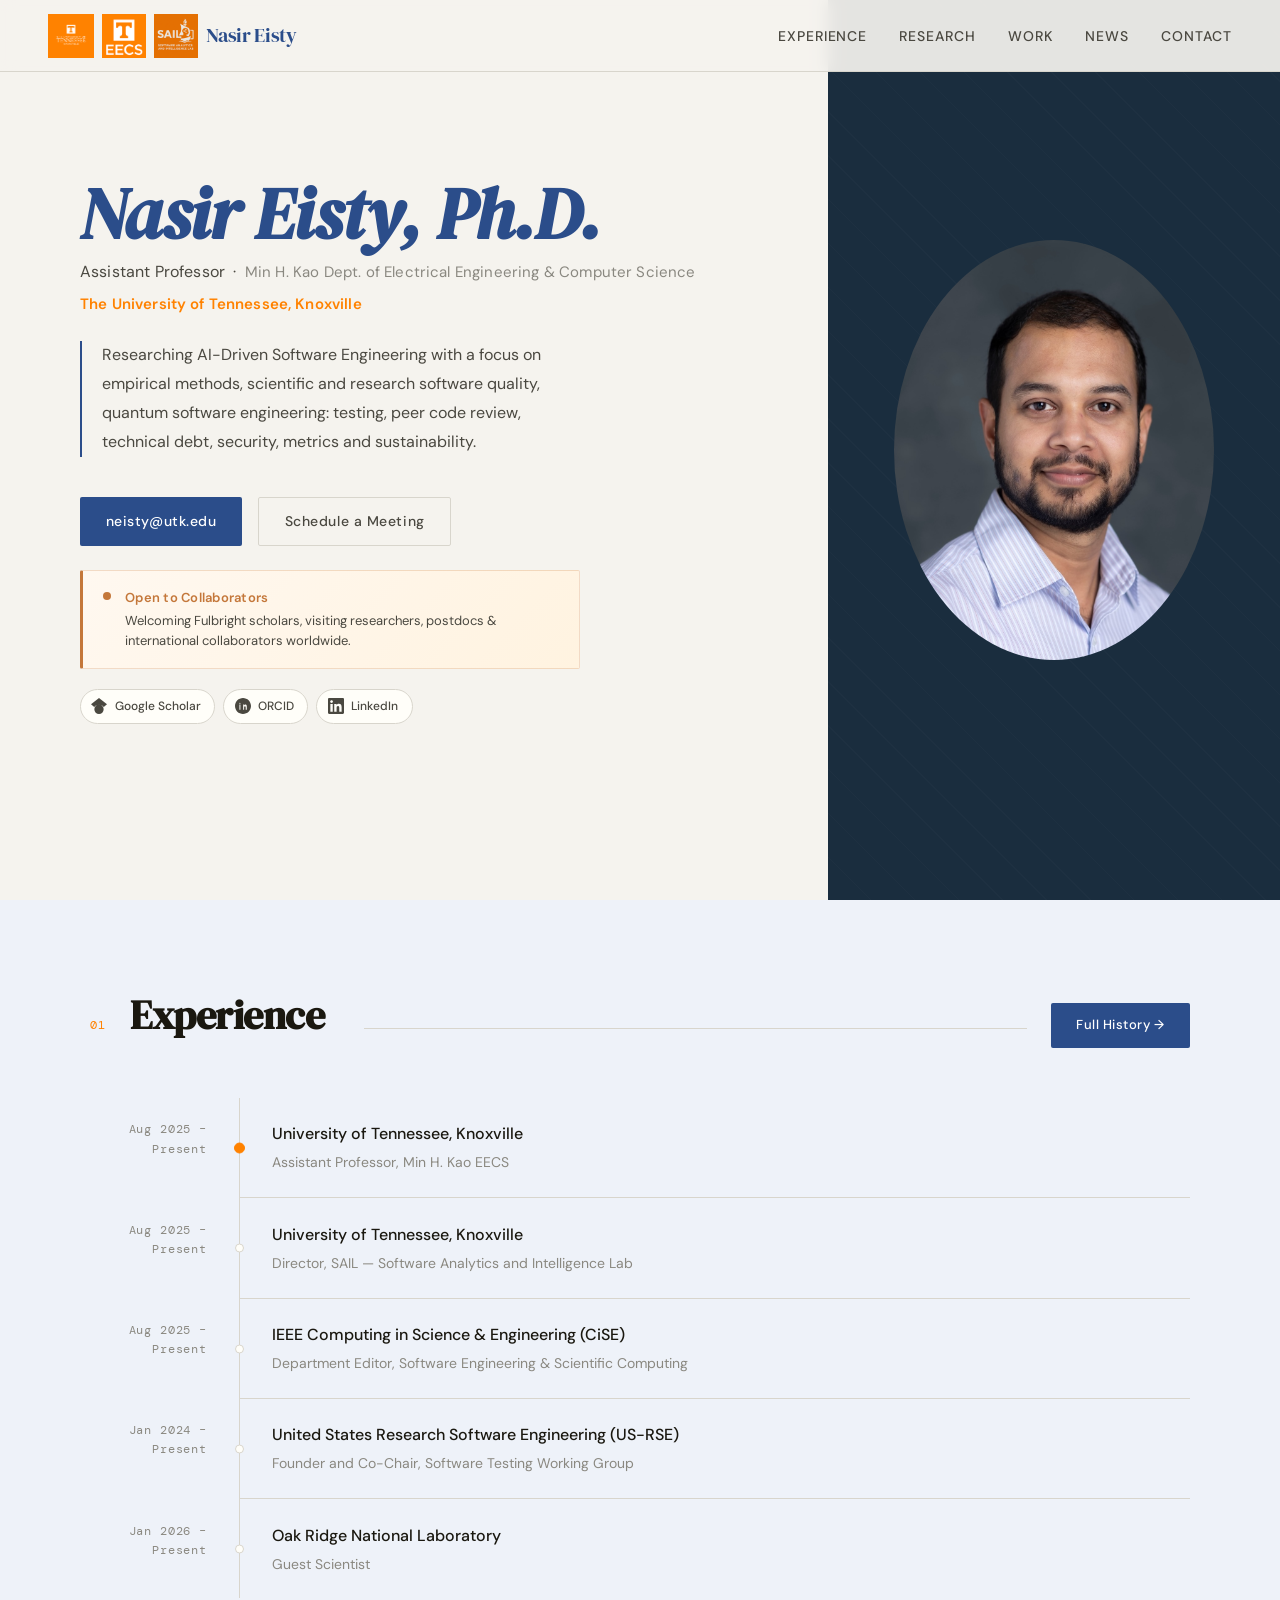
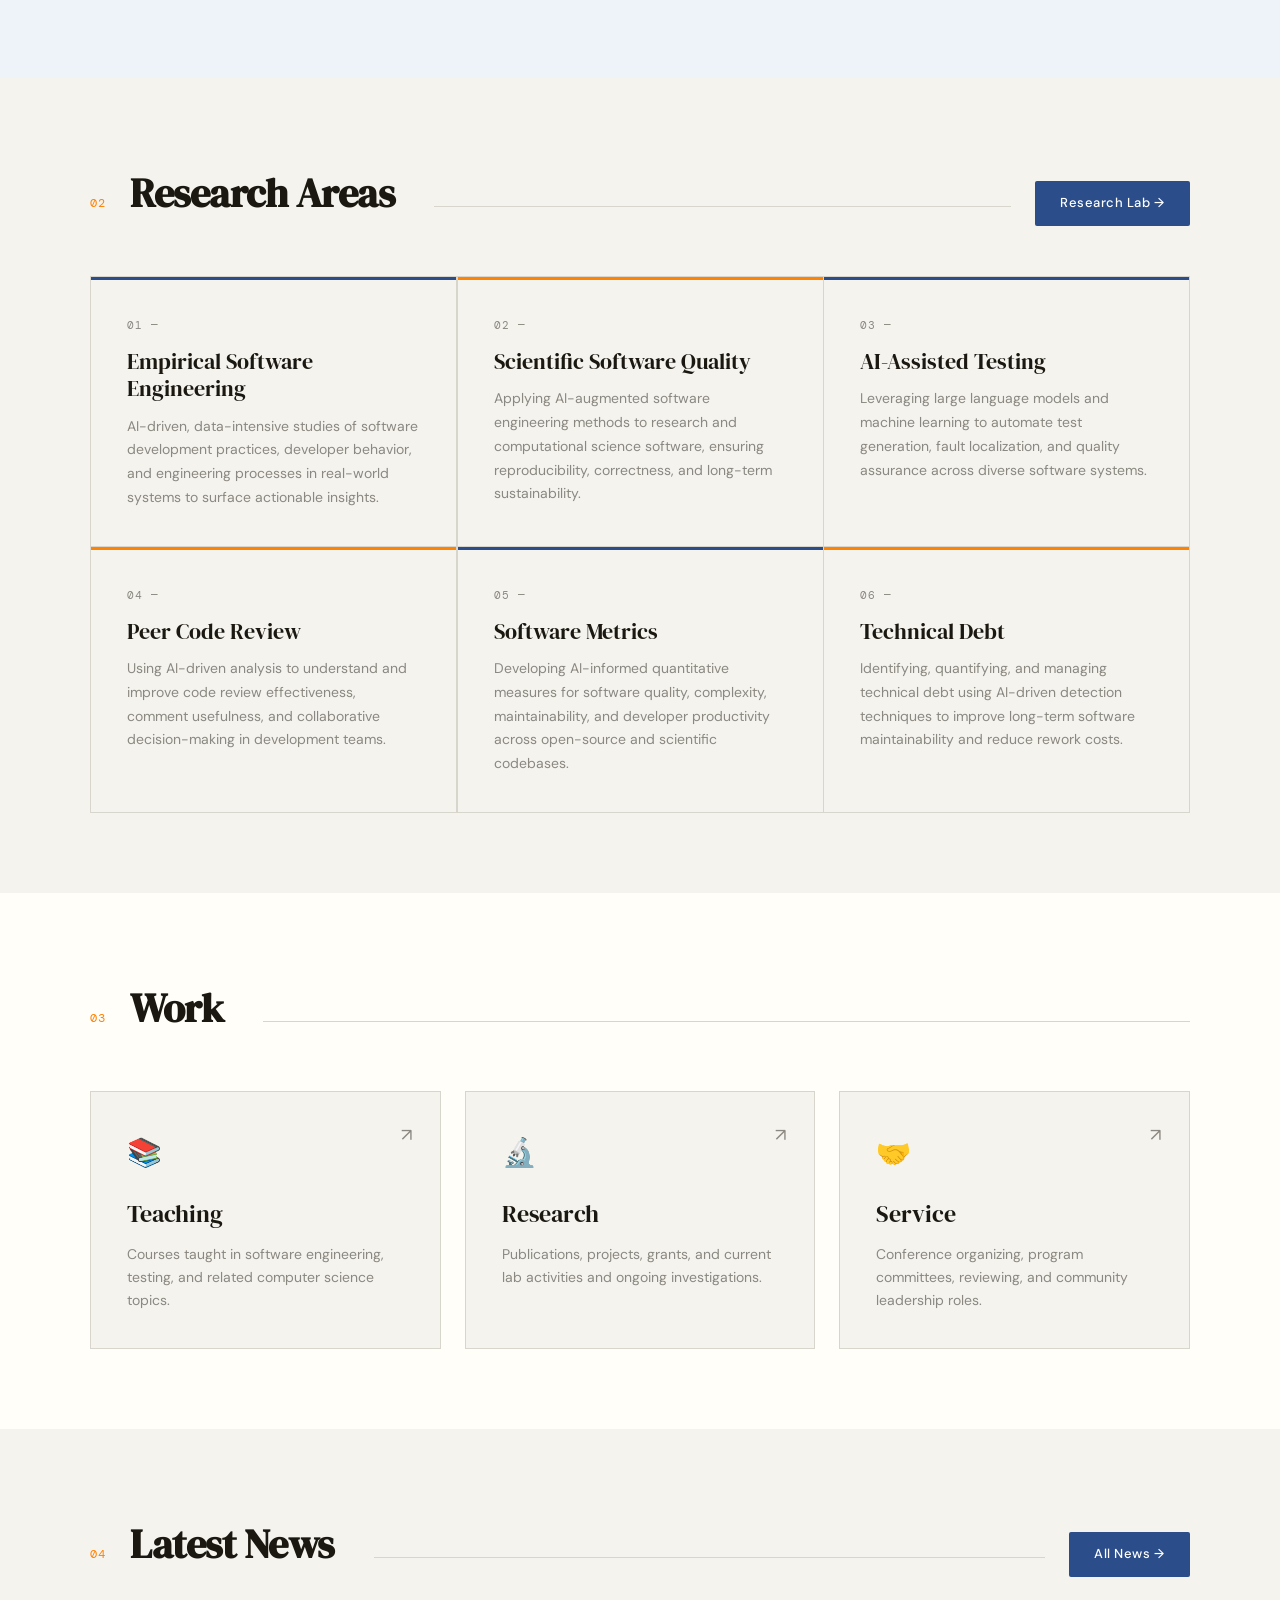
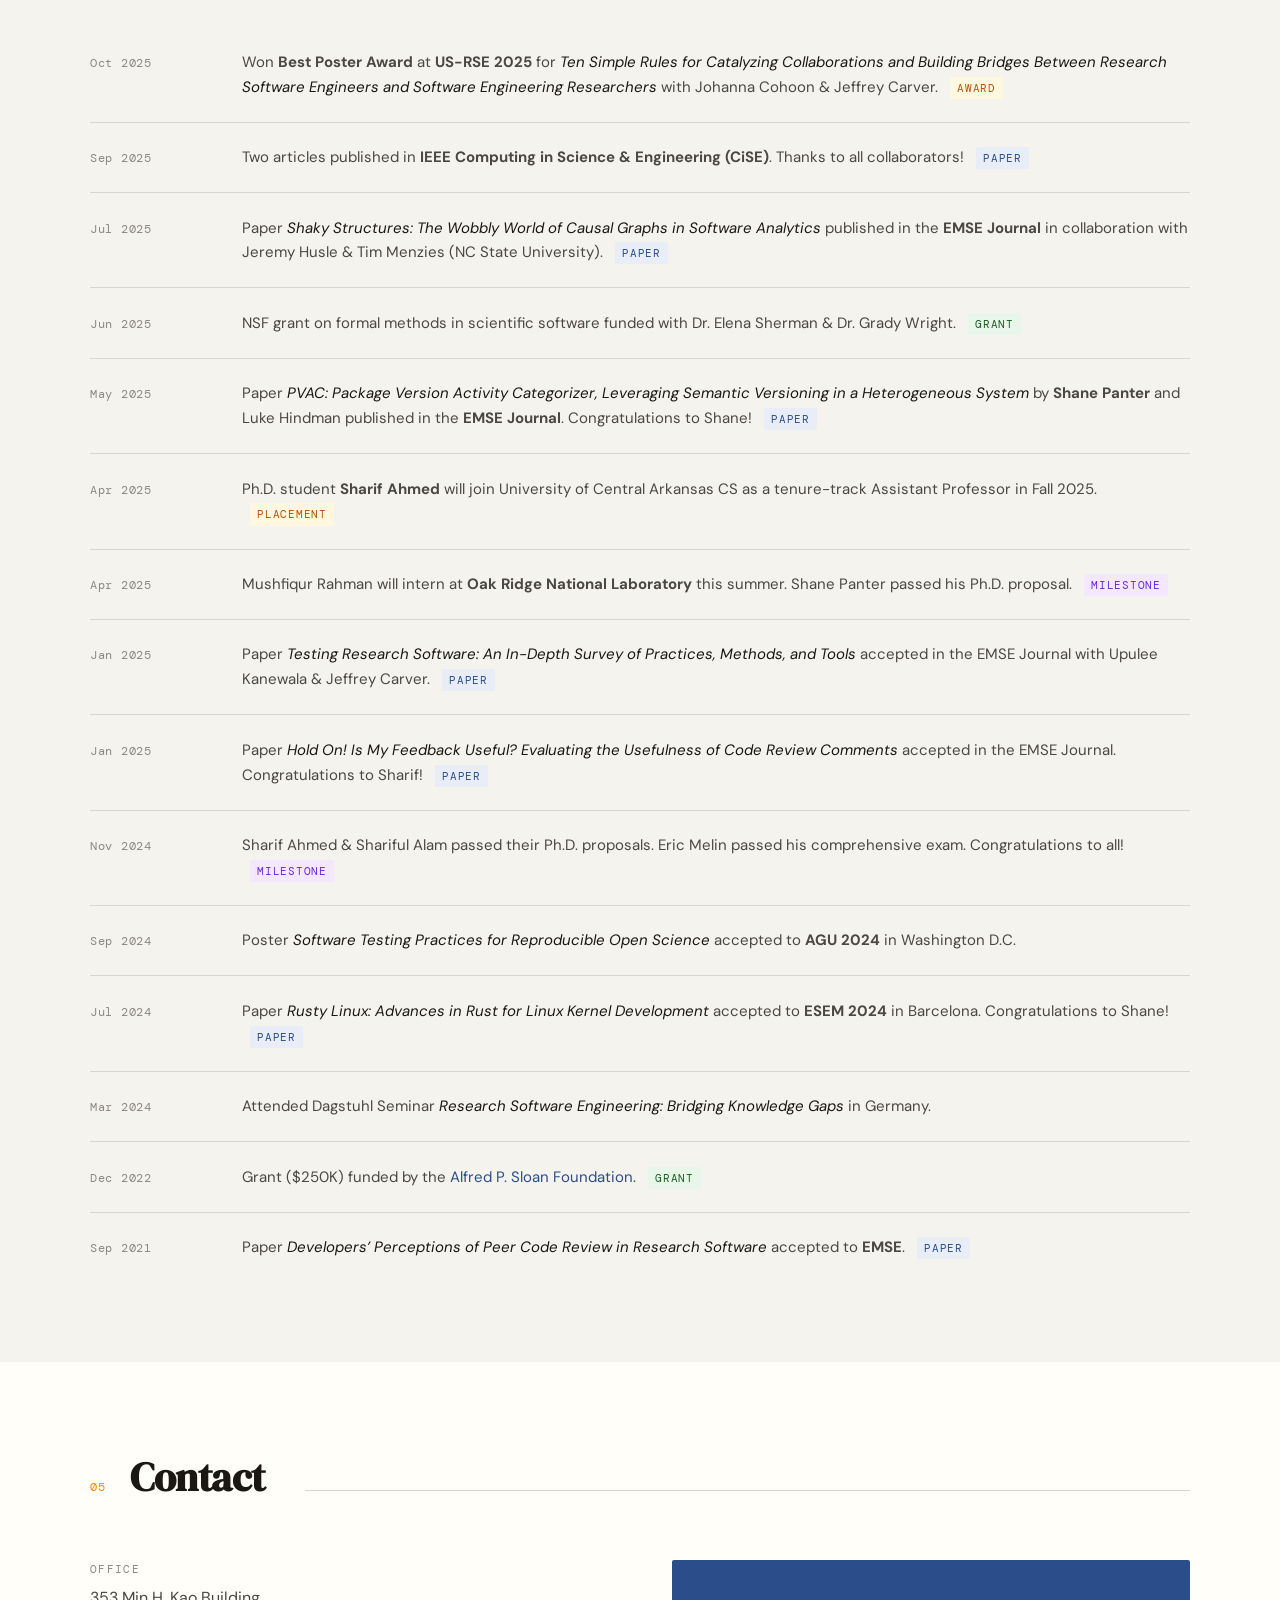
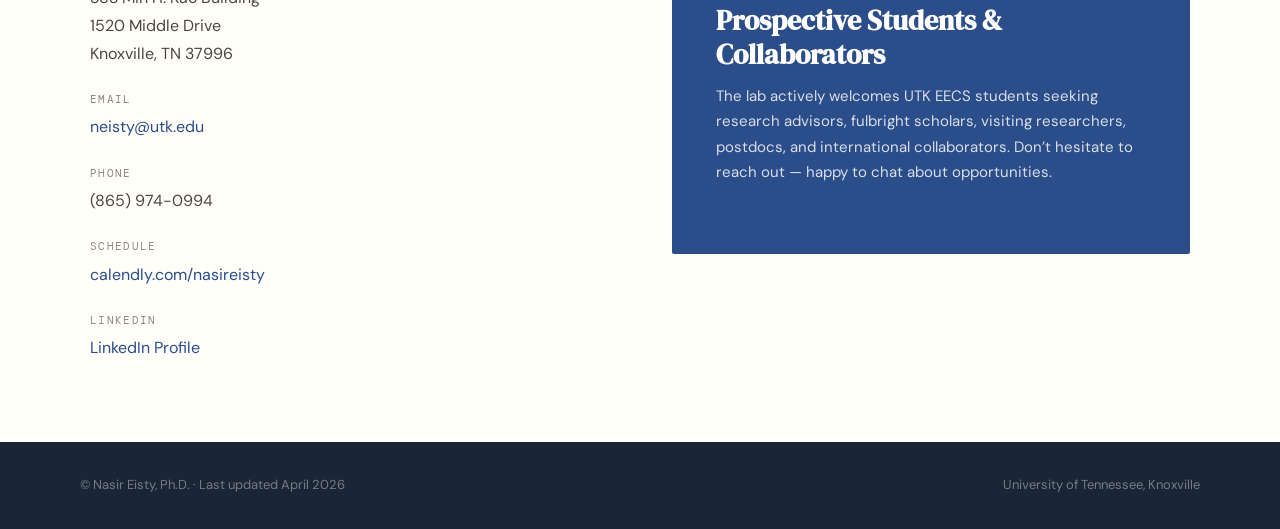
==== commit 24e88c15: "added EECS logo and updated UTK logo" ====
--- a/index.html
+++ b/index.html
@@ -16,7 +16,8 @@
   <!-- Navigation -->
   <nav>
     <div class="nav-logo">
-      <a href="https://www.utk.edu/" target="_blank"><img src="images/utk-logo.png" class="utk-logo-nav" alt="University of Tennessee, Knoxville" /></a>
+      <a href="https://www.utk.edu/" target="_blank"><img src="UTK Logo.png" class="utk-logo-nav" alt="University of Tennessee, Knoxville" /></a>
+      <a href="https://eecs.utk.edu/" target="_blank"><img src="UTK EECS Logo.png" class="utk-logo-nav" alt="UTK EECS" /></a>
       <a href="research.html"><img src="SAIL.png" class="sail-logo-nav" alt="SAIL Lab" /></a>
       <a href="#hero" class="nav-logo-text">Nasir Eisty</a>
     </div>
--- a/assets/css/modern.css
+++ b/assets/css/modern.css
@@ -71,7 +71,7 @@
 }
 
 .utk-logo-nav {
-  height: 68px;
+  height: 44px;
   width: auto;
   flex-shrink: 0;
   display: block;
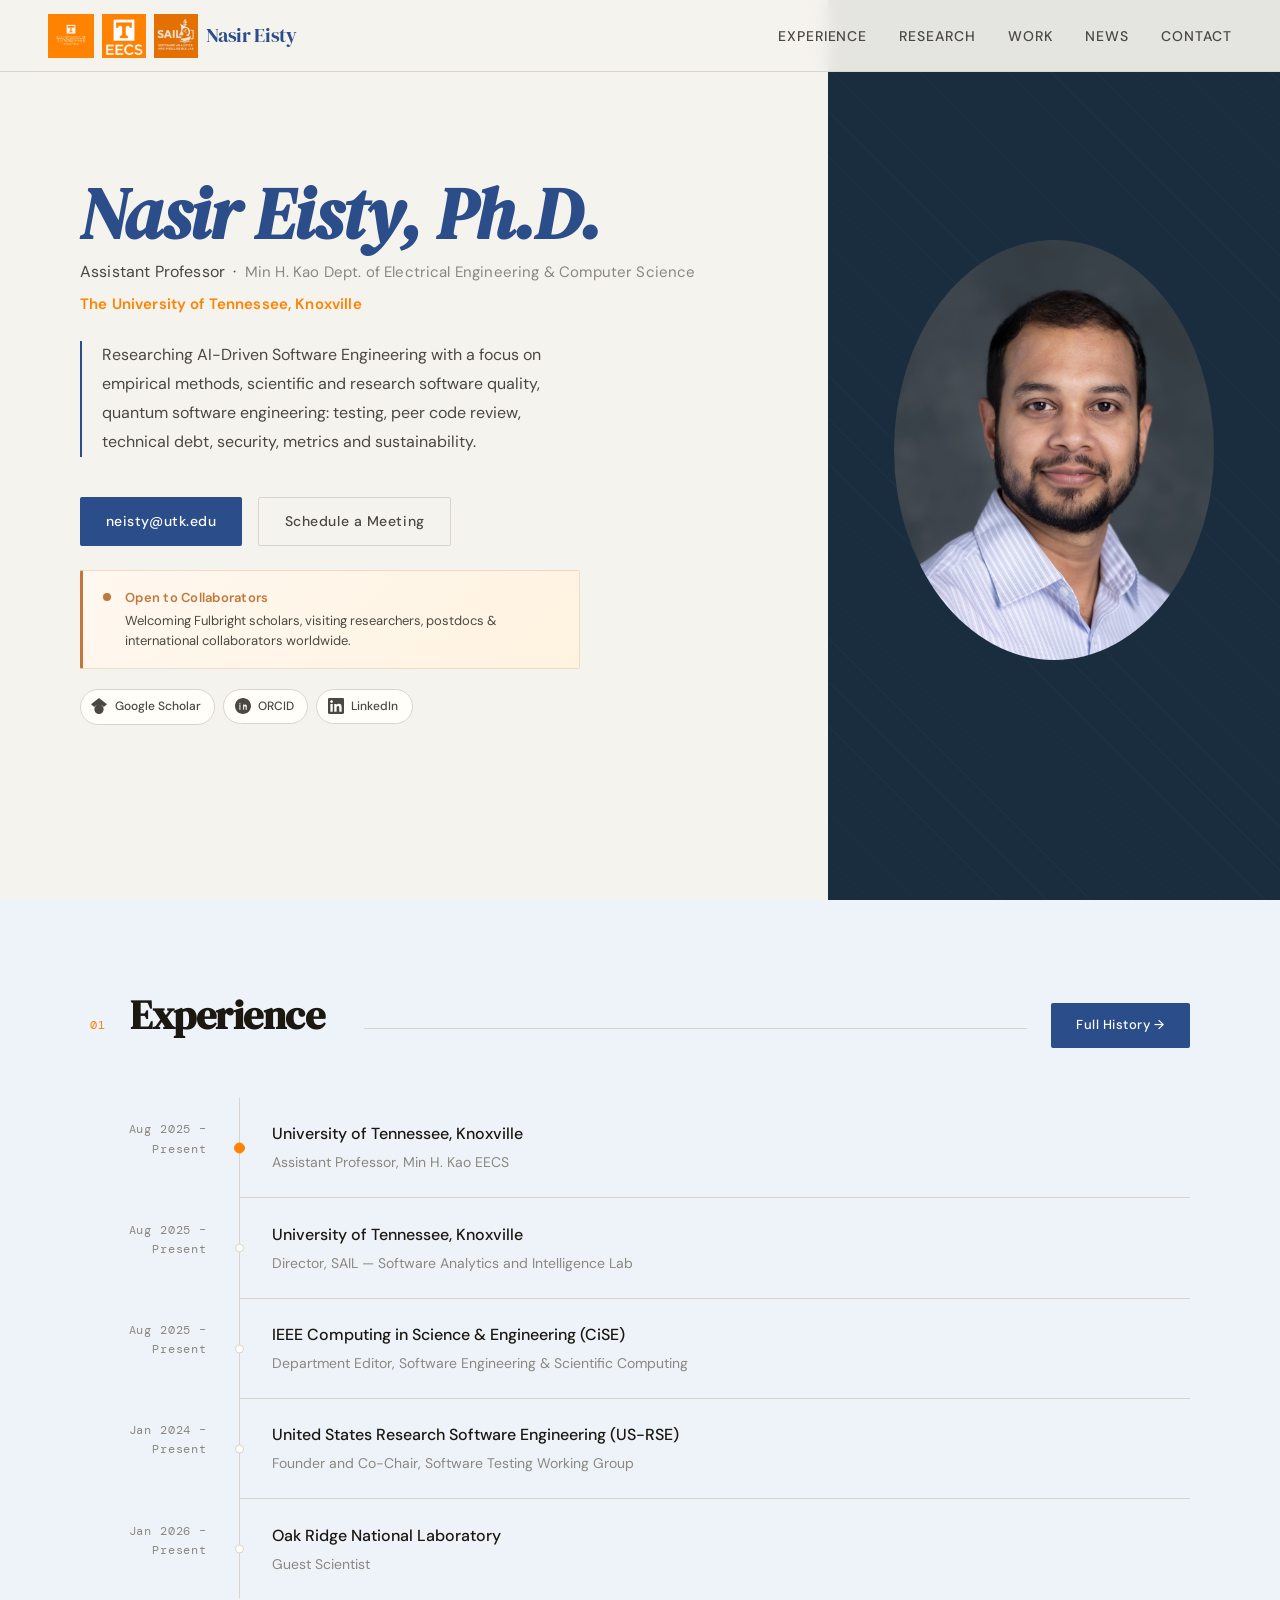
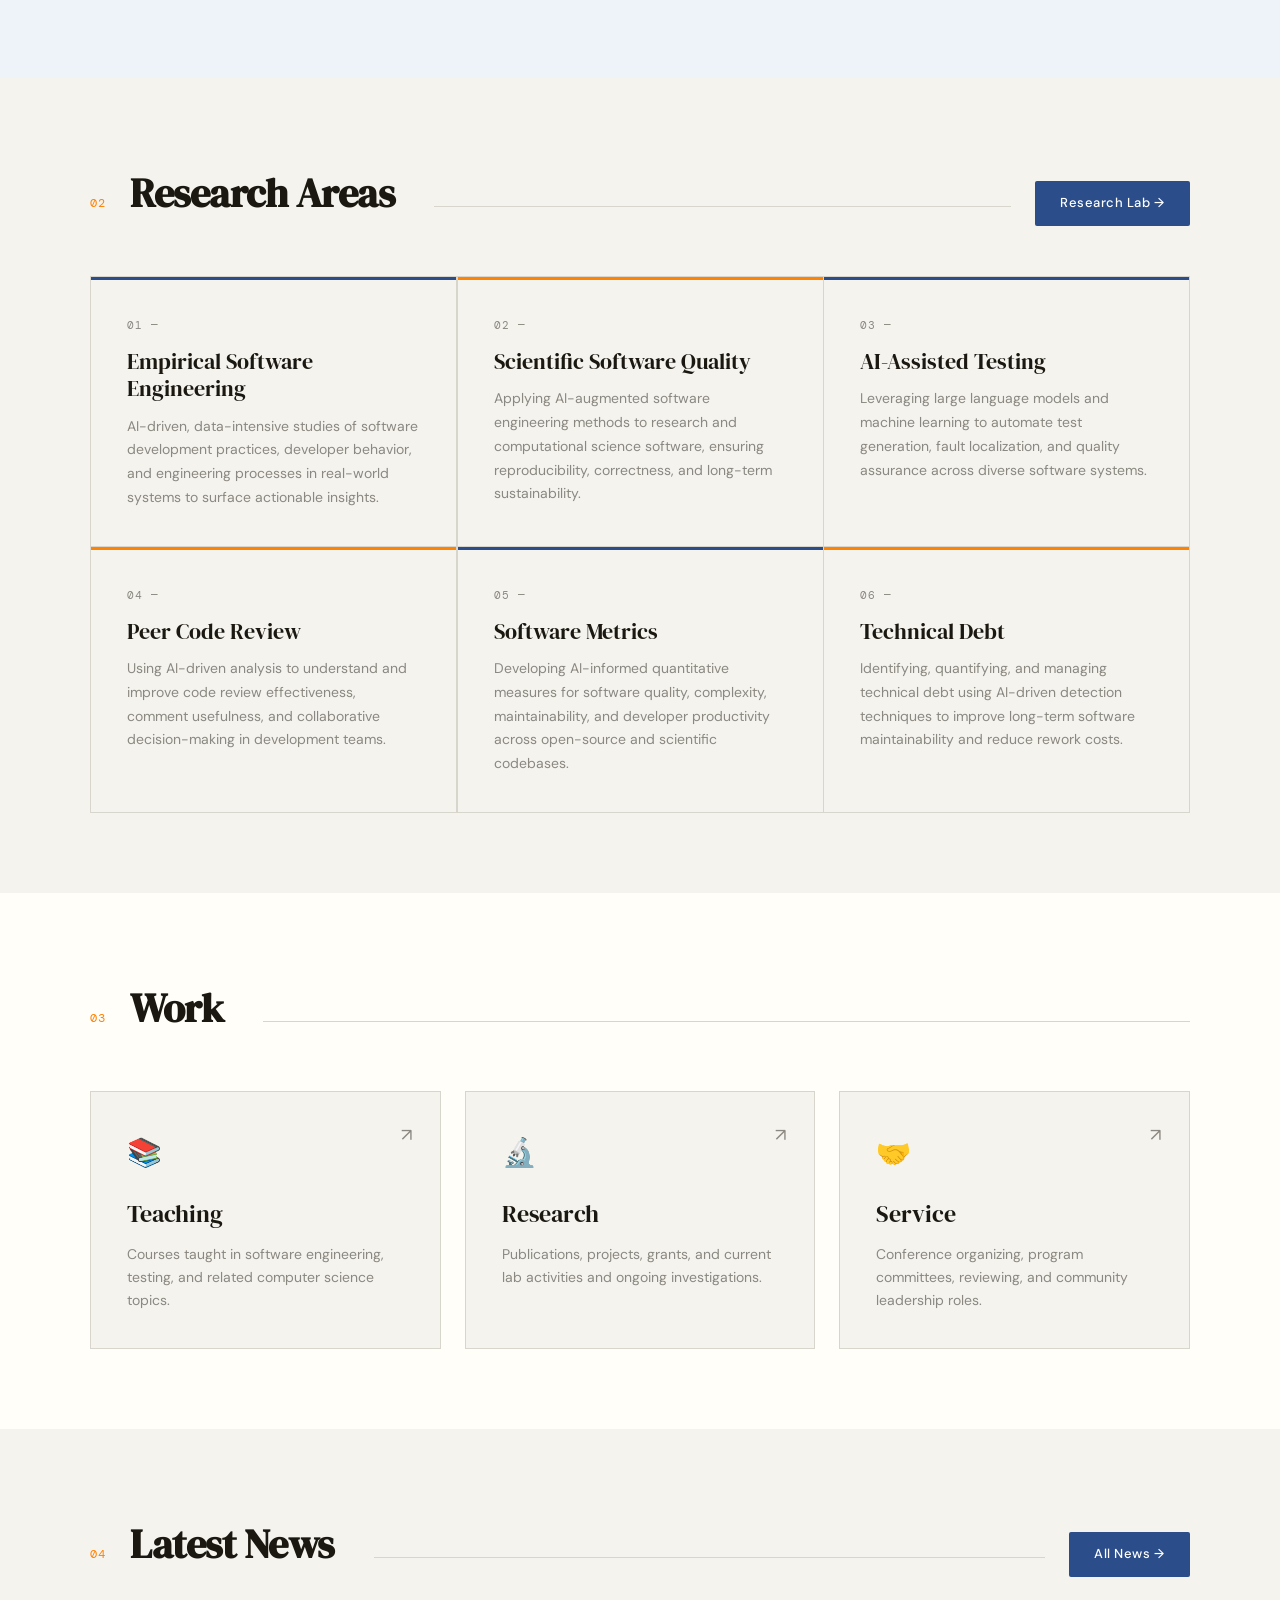
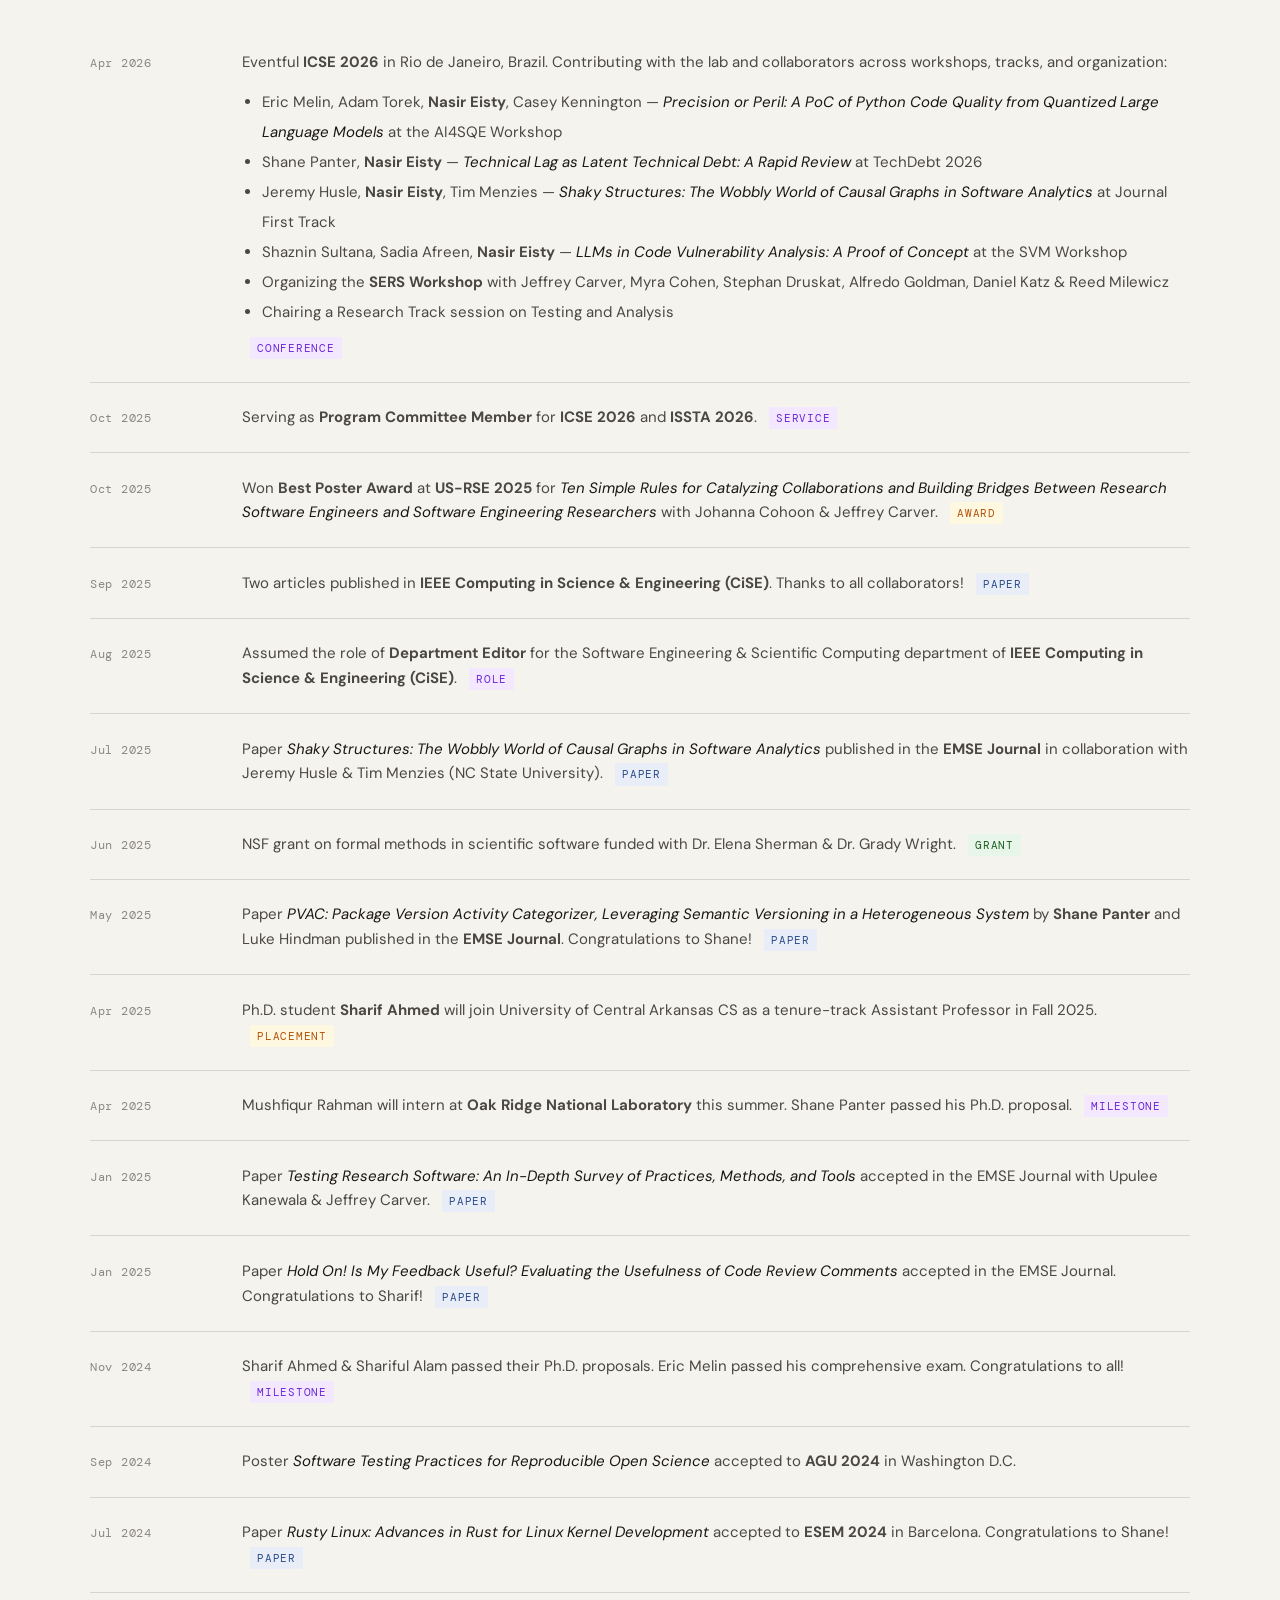
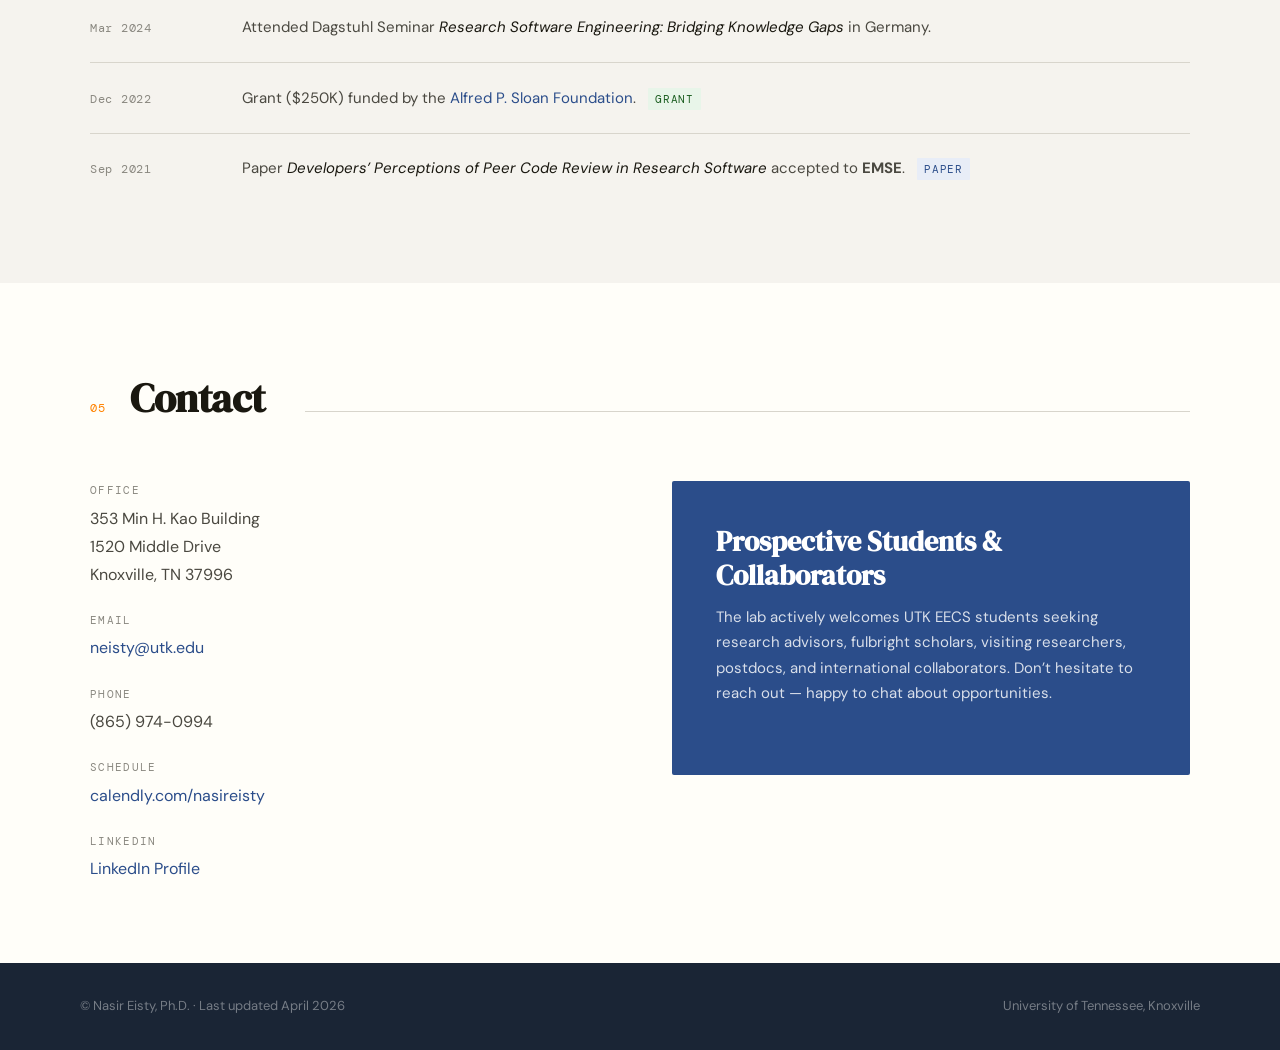
==== commit 6e3b8f25: "Added 2026 news" ====
--- a/index.html
+++ b/index.html
@@ -214,6 +214,30 @@
       <div class="news-list">
 
         <div class="news-item">
+          <div class="news-date">Apr 2026</div>
+          <div class="news-text">
+            Eventful <strong>ICSE 2026</strong> in Rio de Janeiro, Brazil. Contributing with the lab and collaborators across workshops, tracks, and organization:
+            <ul style="margin: 0.75rem 0 0.5rem 1.25rem; line-height: 2;">
+              <li>Eric Melin, Adam Torek, <strong>Nasir Eisty</strong>, Casey Kennington &mdash; <span class="highlight">Precision or Peril: A PoC of Python Code Quality from Quantized Large Language Models</span> at the AI4SQE Workshop</li>
+              <li>Shane Panter, <strong>Nasir Eisty</strong> &mdash; <span class="highlight">Technical Lag as Latent Technical Debt: A Rapid Review</span> at TechDebt 2026</li>
+              <li>Jeremy Husle, <strong>Nasir Eisty</strong>, Tim Menzies &mdash; <span class="highlight">Shaky Structures: The Wobbly World of Causal Graphs in Software Analytics</span> at Journal First Track</li>
+              <li>Shaznin Sultana, Sadia Afreen, <strong>Nasir Eisty</strong> &mdash; <span class="highlight">LLMs in Code Vulnerability Analysis: A Proof of Concept</span> at the SVM Workshop</li>
+              <li>Organizing the <strong>SERS Workshop</strong> with Jeffrey Carver, Myra Cohen, Stephan Druskat, Alfredo Goldman, Daniel Katz &amp; Reed Milewicz</li>
+              <li>Chairing a Research Track session on Testing and Analysis</li>
+            </ul>
+            <span class="news-tag tag-milestone">Conference</span>
+          </div>
+        </div>
+
+        <div class="news-item">
+          <div class="news-date">Oct 2025</div>
+          <div class="news-text">
+            Serving as <strong>Program Committee Member</strong> for <strong>ICSE 2026</strong> and <strong>ISSTA 2026</strong>.
+            <span class="news-tag tag-milestone">Service</span>
+          </div>
+        </div>
+
+        <div class="news-item">
           <div class="news-date">Oct 2025</div>
           <div class="news-text">
             Won <strong>Best Poster Award</strong> at <strong>US-RSE 2025</strong> for
@@ -228,6 +252,14 @@
           <div class="news-text">
             Two articles published in <strong>IEEE Computing in Science &amp; Engineering (CiSE)</strong>. Thanks to all collaborators!
             <span class="news-tag tag-paper">Paper</span>
+          </div>
+        </div>
+
+        <div class="news-item">
+          <div class="news-date">Aug 2025</div>
+          <div class="news-text">
+            Assumed the role of <strong>Department Editor</strong> for the Software Engineering &amp; Scientific Computing department of <strong>IEEE Computing in Science &amp; Engineering (CiSE)</strong>.
+            <span class="news-tag tag-milestone">Role</span>
           </div>
         </div>
 
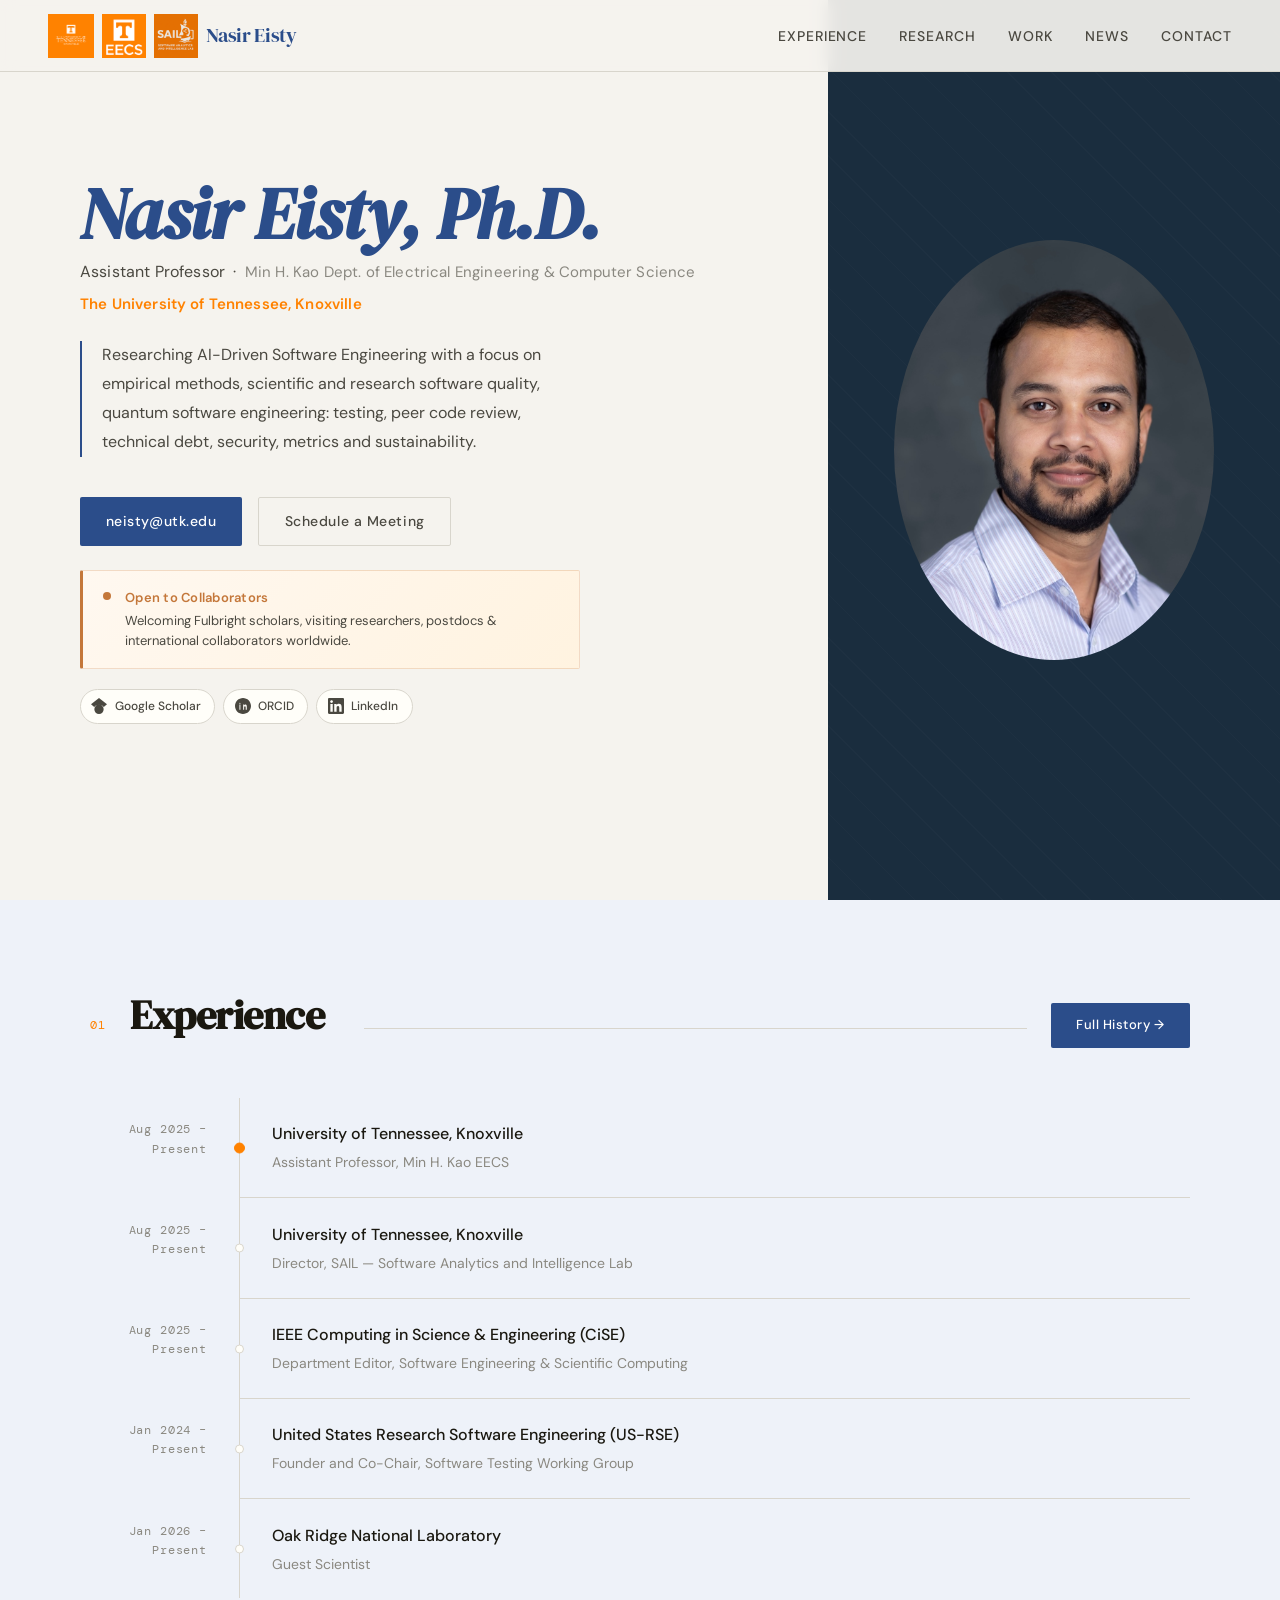
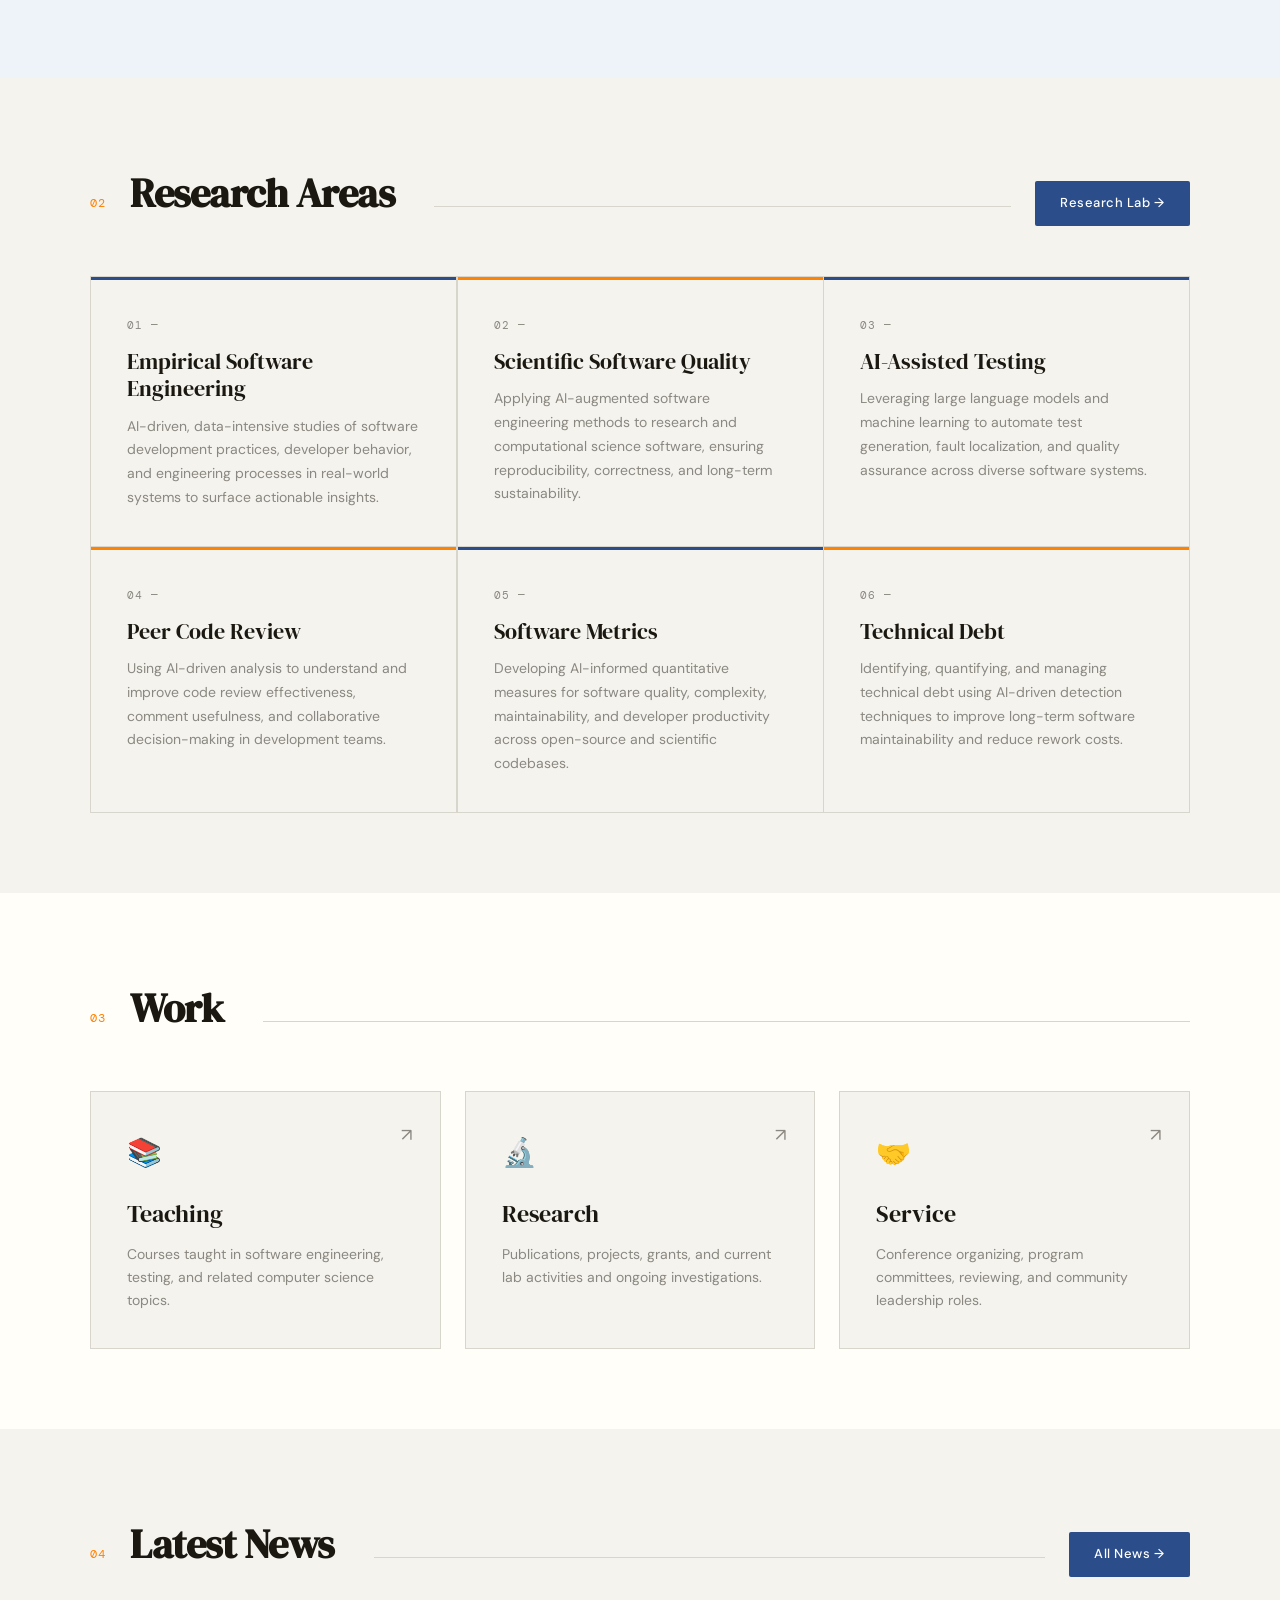
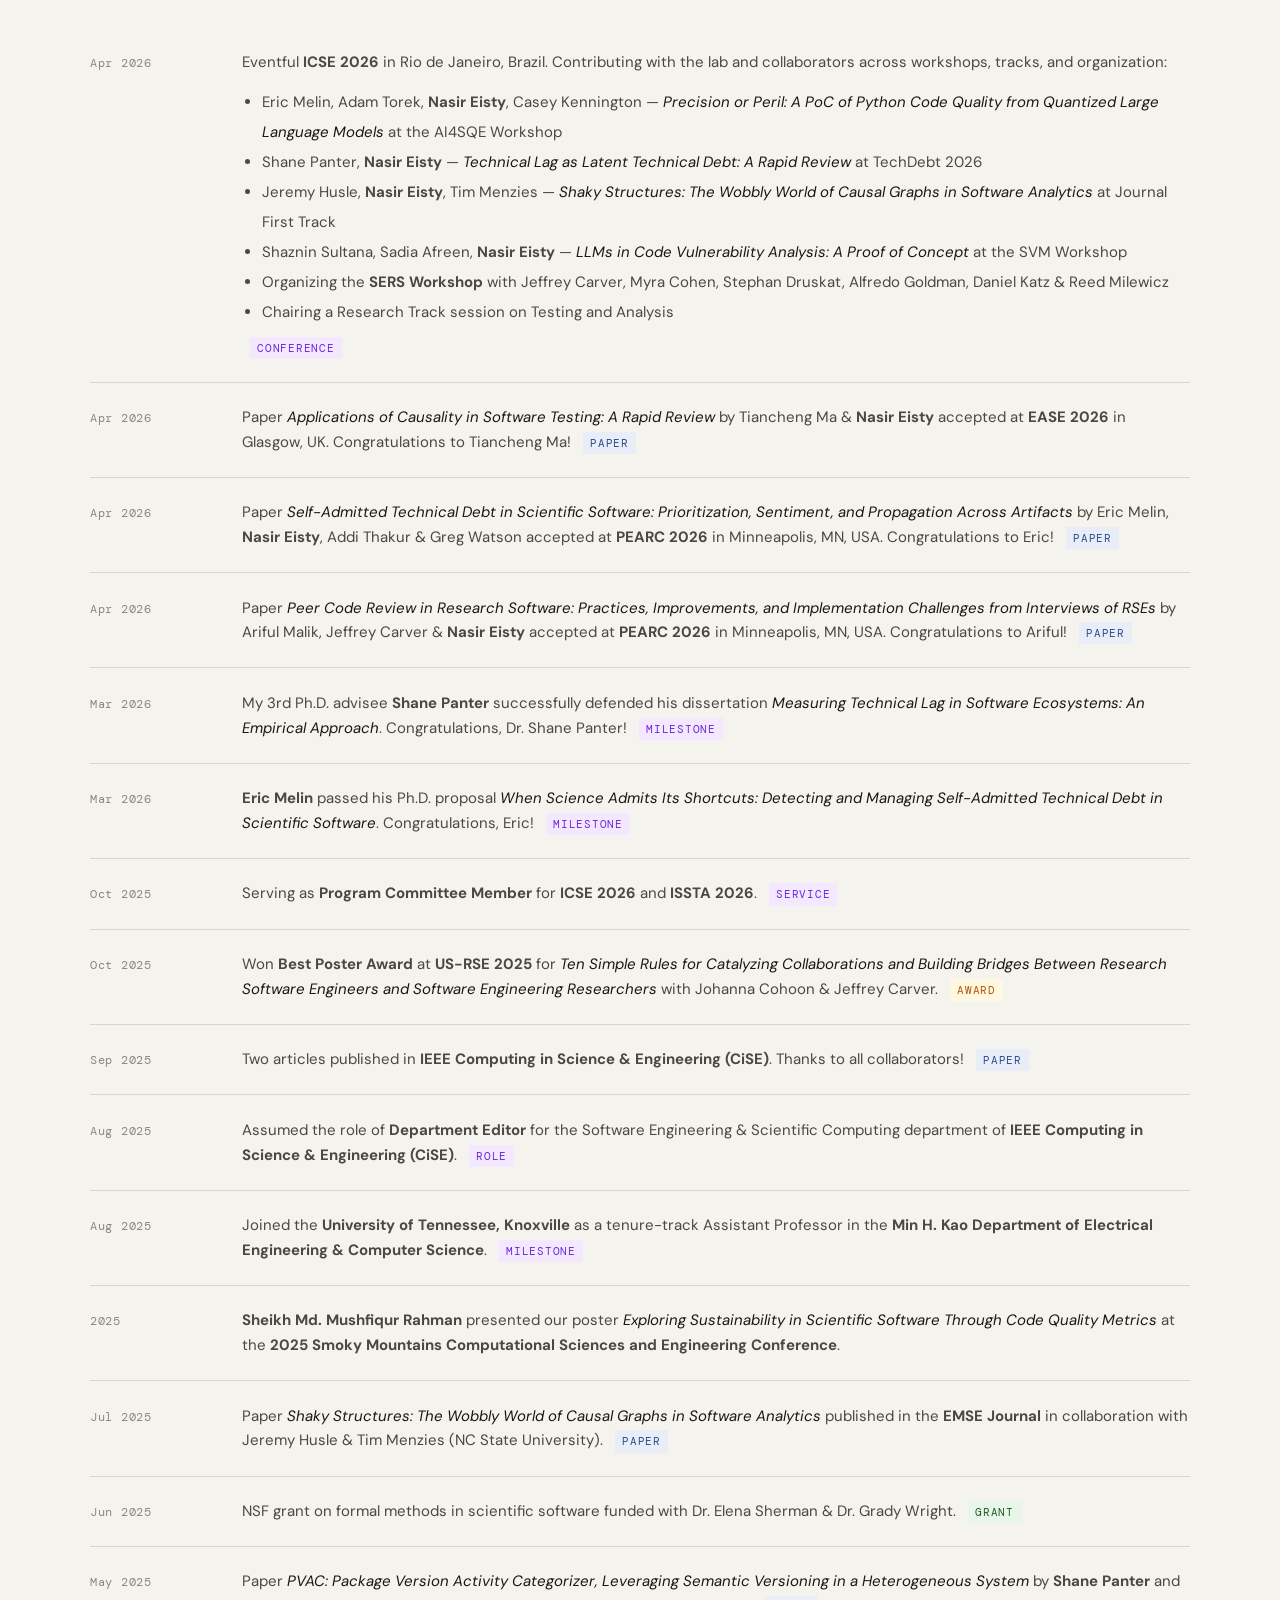
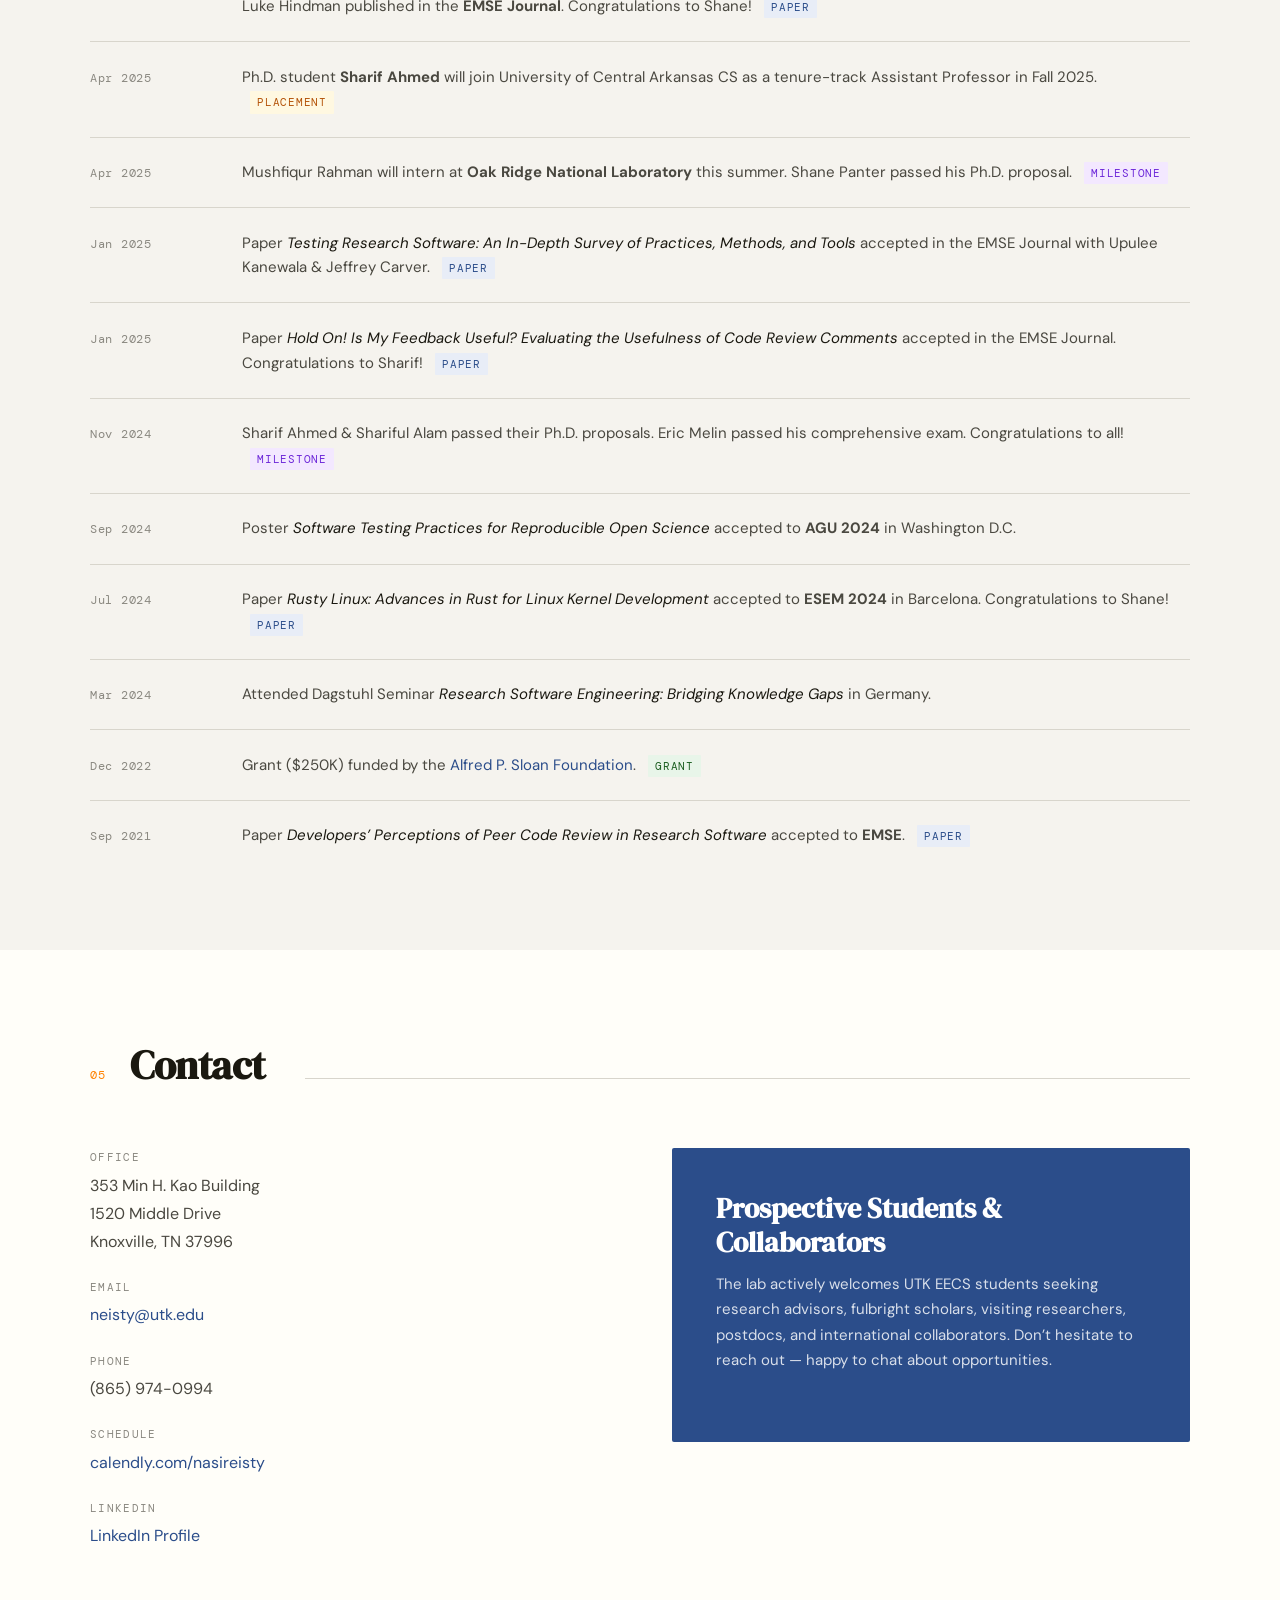
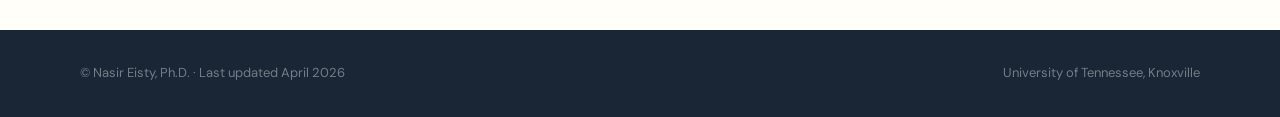
==== commit 1373973e: "Added news until Apr 2026" ====
--- a/index.html
+++ b/index.html
@@ -230,6 +230,56 @@
         </div>
 
         <div class="news-item">
+          <div class="news-date">Apr 2026</div>
+          <div class="news-text">
+            Paper <span class="highlight">Applications of Causality in Software Testing: A Rapid Review</span>
+            by Tiancheng Ma &amp; <strong>Nasir Eisty</strong> accepted at <strong>EASE 2026</strong> in Glasgow, UK.
+            Congratulations to Tiancheng Ma!
+            <span class="news-tag tag-paper">Paper</span>
+          </div>
+        </div>
+
+        <div class="news-item">
+          <div class="news-date">Apr 2026</div>
+          <div class="news-text">
+            Paper <span class="highlight">Self-Admitted Technical Debt in Scientific Software: Prioritization, Sentiment, and Propagation Across Artifacts</span>
+            by Eric Melin, <strong>Nasir Eisty</strong>, Addi Thakur &amp; Greg Watson accepted at <strong>PEARC 2026</strong> in Minneapolis, MN, USA.
+            Congratulations to Eric!
+            <span class="news-tag tag-paper">Paper</span>
+          </div>
+        </div>
+
+        <div class="news-item">
+          <div class="news-date">Apr 2026</div>
+          <div class="news-text">
+            Paper <span class="highlight">Peer Code Review in Research Software: Practices, Improvements, and Implementation Challenges from Interviews of RSEs</span>
+            by Ariful Malik, Jeffrey Carver &amp; <strong>Nasir Eisty</strong> accepted at <strong>PEARC 2026</strong> in Minneapolis, MN, USA.
+            Congratulations to Ariful!
+            <span class="news-tag tag-paper">Paper</span>
+          </div>
+        </div>
+
+        <div class="news-item">
+          <div class="news-date">Mar 2026</div>
+          <div class="news-text">
+            My 3rd Ph.D. advisee <strong>Shane Panter</strong> successfully defended his dissertation
+            <span class="highlight">Measuring Technical Lag in Software Ecosystems: An Empirical Approach</span>.
+            Congratulations, Dr. Shane Panter!
+            <span class="news-tag tag-milestone">Milestone</span>
+          </div>
+        </div>
+
+        <div class="news-item">
+          <div class="news-date">Mar 2026</div>
+          <div class="news-text">
+            <strong>Eric Melin</strong> passed his Ph.D. proposal
+            <span class="highlight">When Science Admits Its Shortcuts: Detecting and Managing Self-Admitted Technical Debt in Scientific Software</span>.
+            Congratulations, Eric!
+            <span class="news-tag tag-milestone">Milestone</span>
+          </div>
+        </div>
+
+        <div class="news-item">
           <div class="news-date">Oct 2025</div>
           <div class="news-text">
             Serving as <strong>Program Committee Member</strong> for <strong>ICSE 2026</strong> and <strong>ISSTA 2026</strong>.
@@ -260,6 +310,24 @@
           <div class="news-text">
             Assumed the role of <strong>Department Editor</strong> for the Software Engineering &amp; Scientific Computing department of <strong>IEEE Computing in Science &amp; Engineering (CiSE)</strong>.
             <span class="news-tag tag-milestone">Role</span>
+          </div>
+        </div>
+
+        <div class="news-item">
+          <div class="news-date">Aug 2025</div>
+          <div class="news-text">
+            Joined the <strong>University of Tennessee, Knoxville</strong> as a tenure-track Assistant Professor in the
+            <strong>Min H. Kao Department of Electrical Engineering &amp; Computer Science</strong>.
+            <span class="news-tag tag-milestone">Milestone</span>
+          </div>
+        </div>
+
+        <div class="news-item">
+          <div class="news-date">2025</div>
+          <div class="news-text">
+            <strong>Sheikh Md. Mushfiqur Rahman</strong> presented our poster
+            <span class="highlight">Exploring Sustainability in Scientific Software Through Code Quality Metrics</span>
+            at the <strong>2025 Smoky Mountains Computational Sciences and Engineering Conference</strong>.
           </div>
         </div>
 
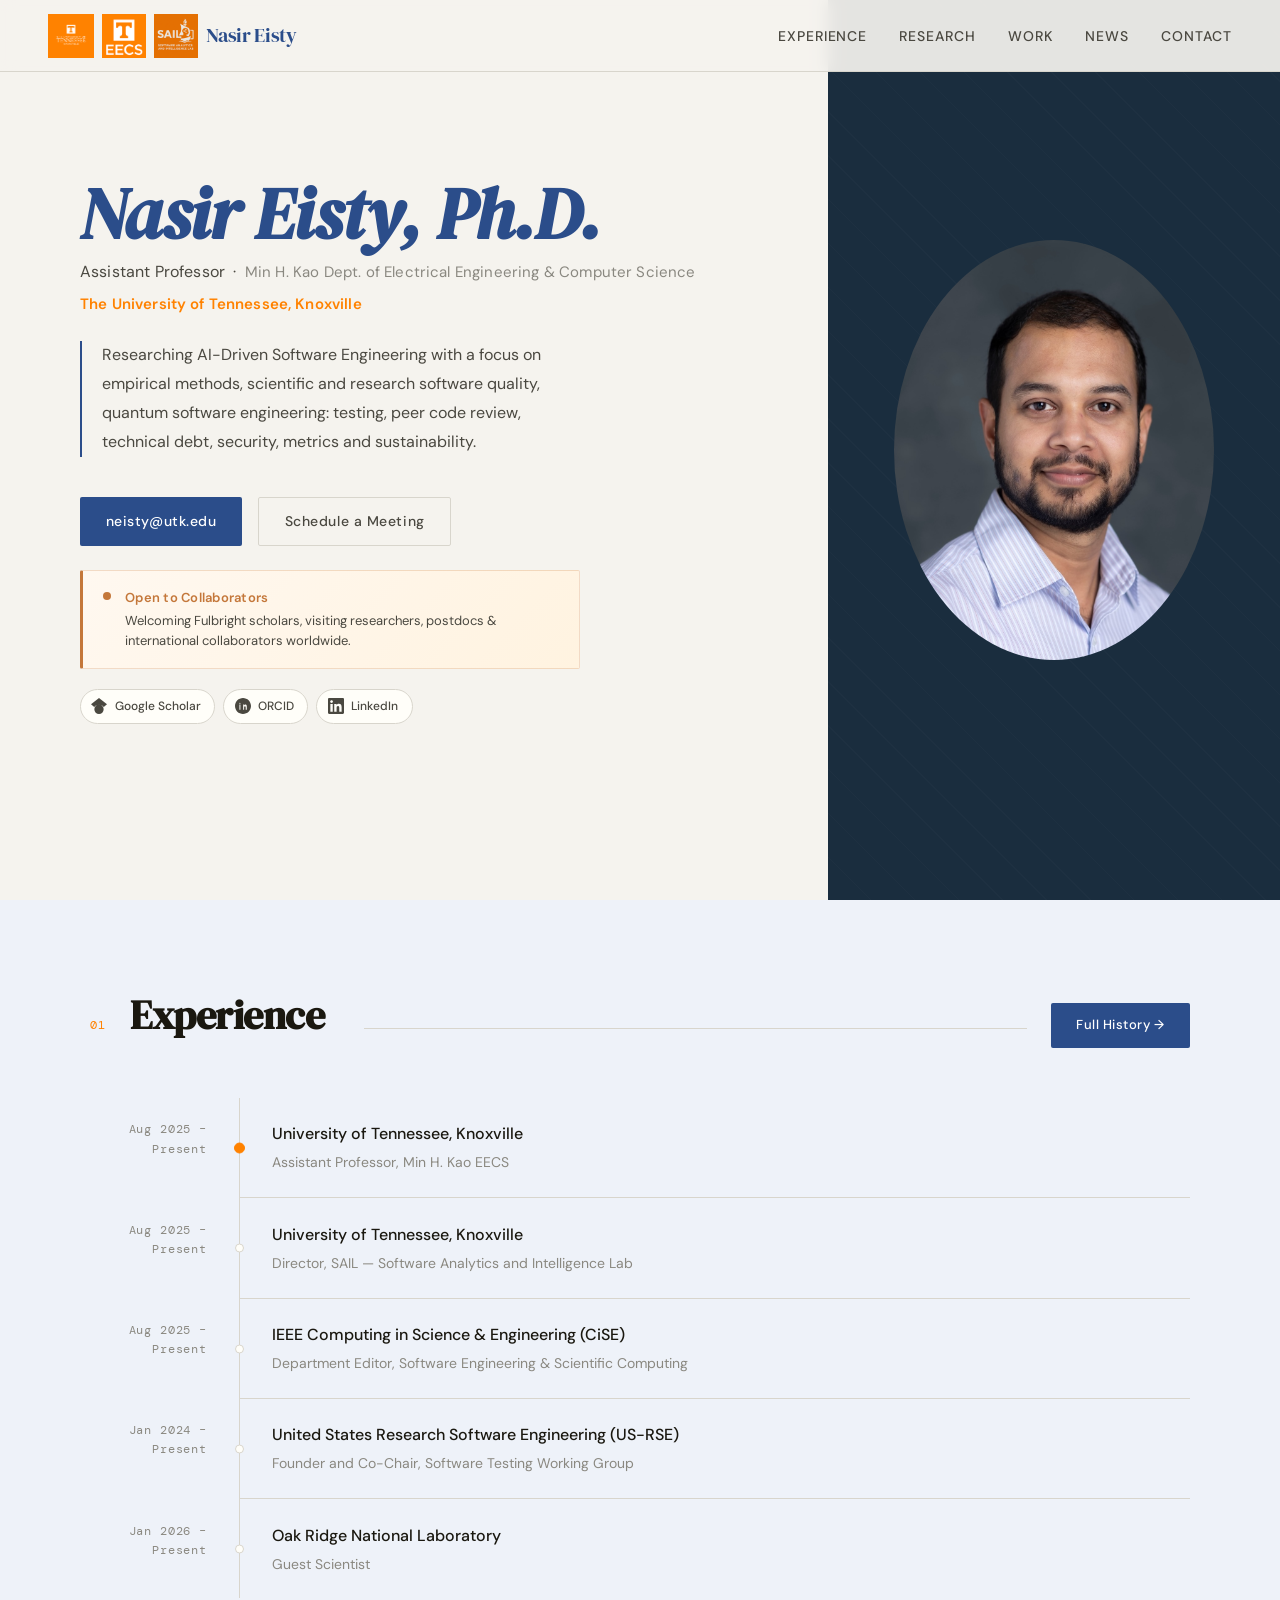
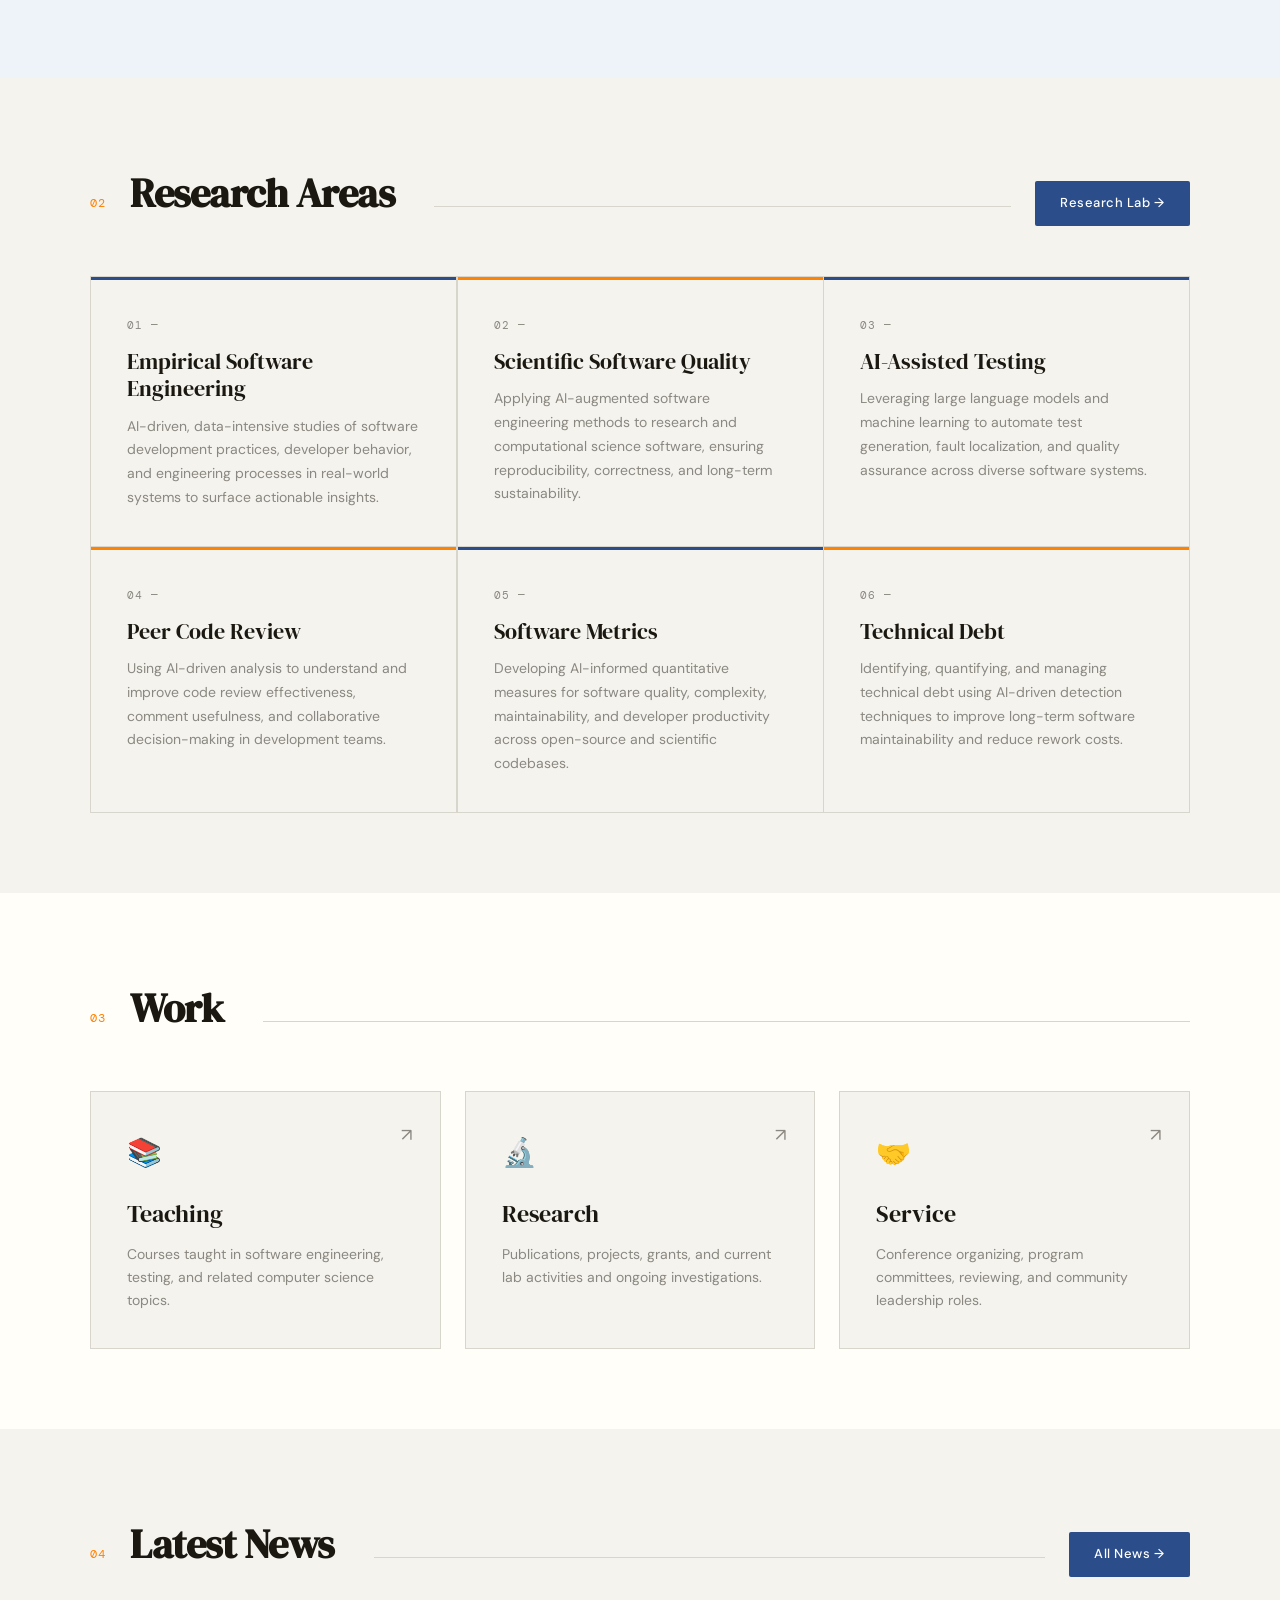
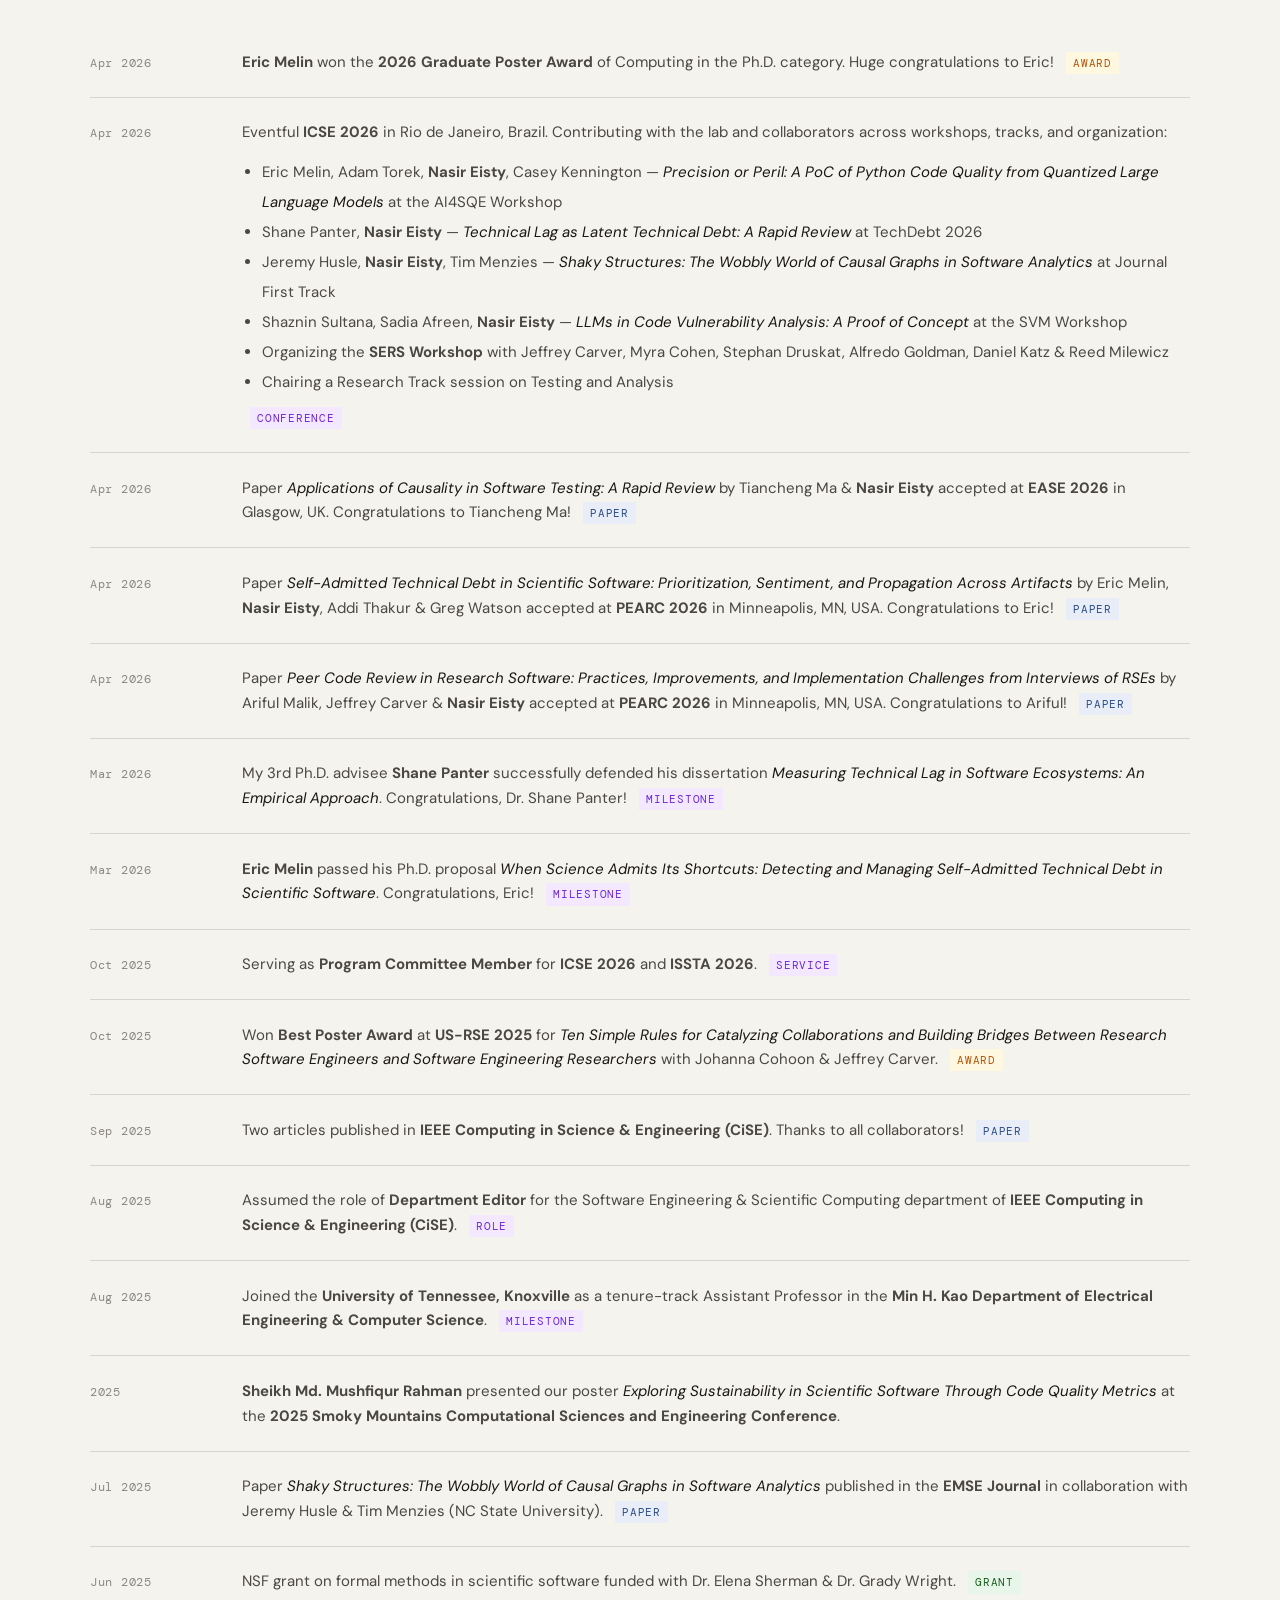
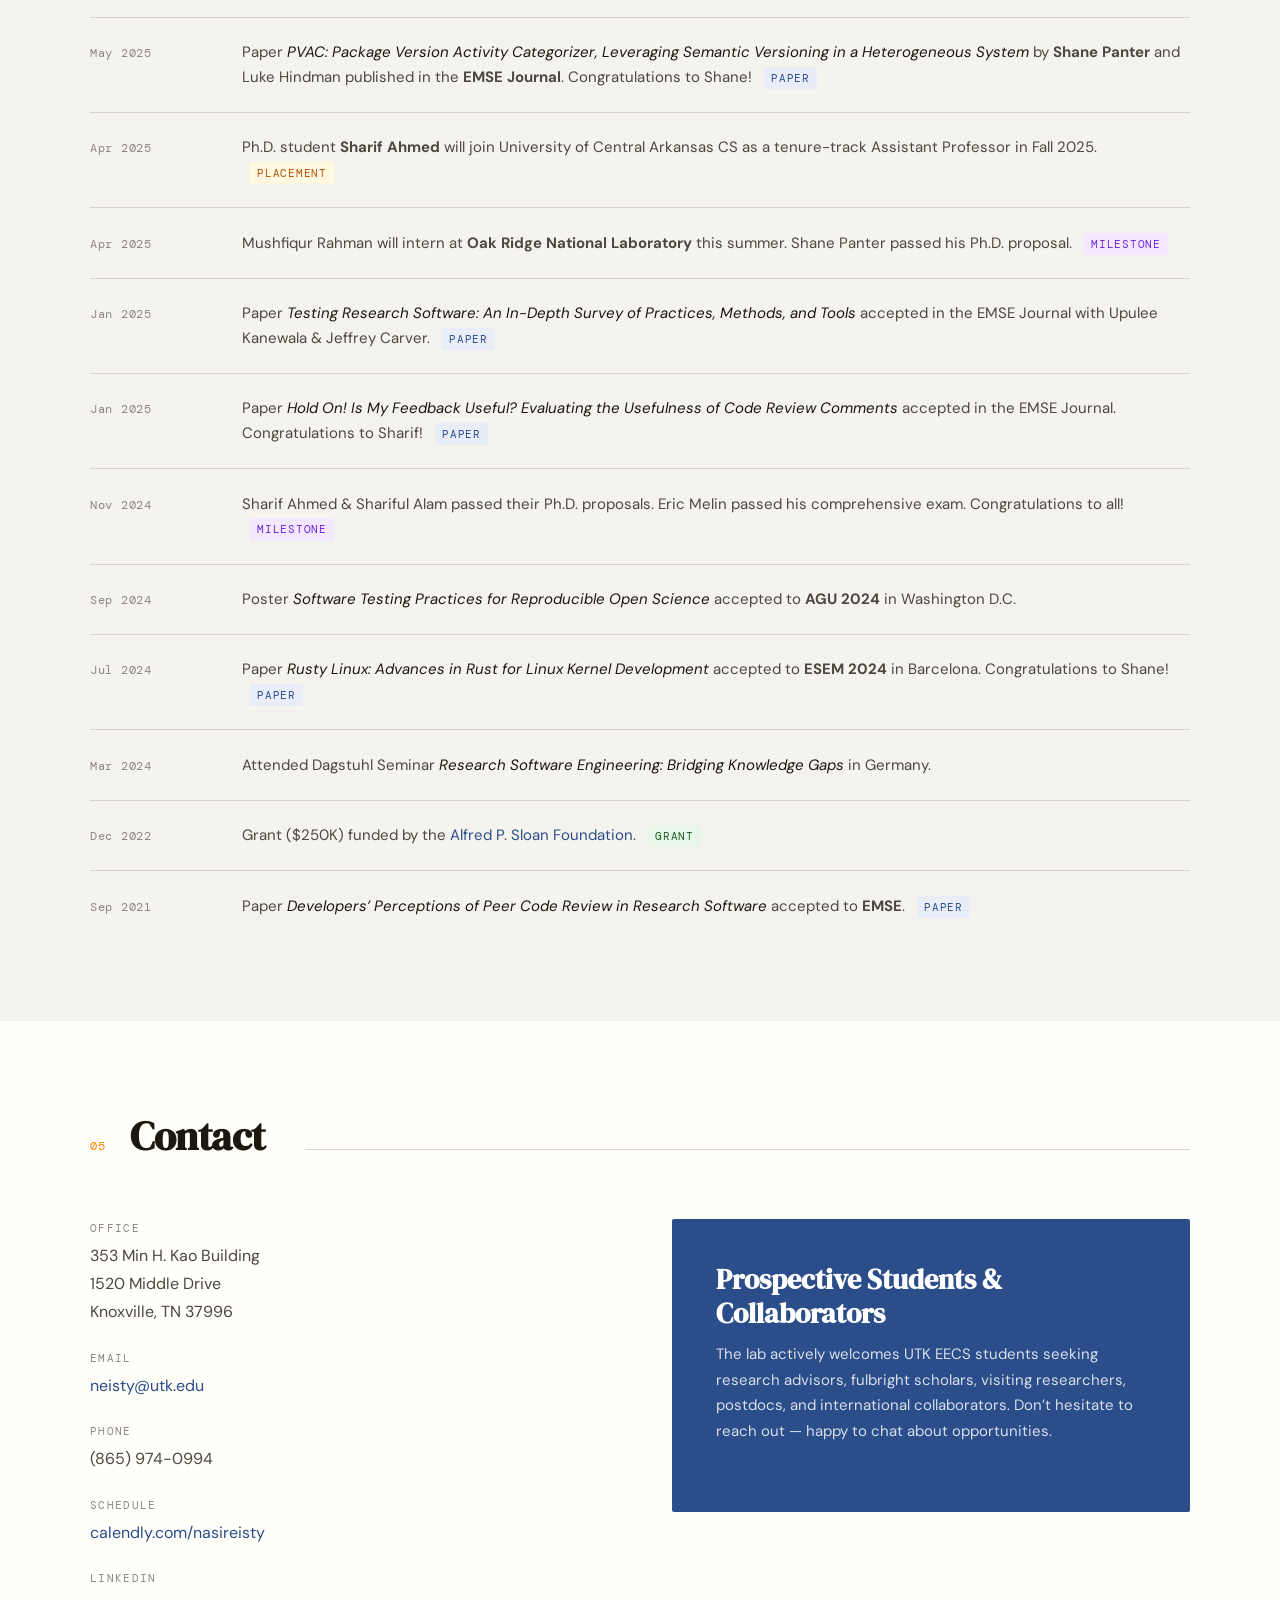
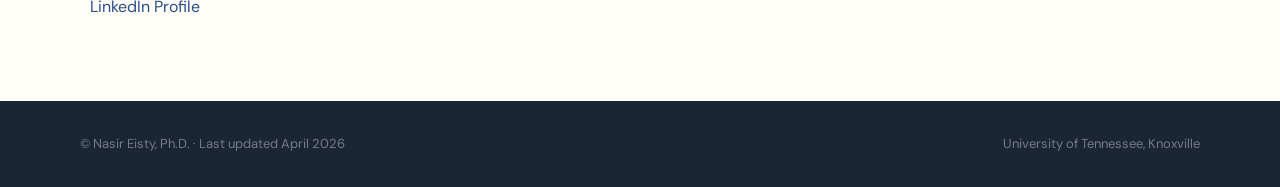
==== commit d6737064: "updated Eric's poster news" ====
--- a/index.html
+++ b/index.html
@@ -216,6 +216,15 @@
         <div class="news-item">
           <div class="news-date">Apr 2026</div>
           <div class="news-text">
+            <strong>Eric Melin</strong> won the <strong>2026 Graduate Poster Award </strong> of Computing in the Ph.D. category.
+            Huge congratulations to Eric!
+            <span class="news-tag tag-award">Award</span>
+          </div>
+        </div>
+
+        <div class="news-item">
+          <div class="news-date">Apr 2026</div>
+          <div class="news-text">
             Eventful <strong>ICSE 2026</strong> in Rio de Janeiro, Brazil. Contributing with the lab and collaborators across workshops, tracks, and organization:
             <ul style="margin: 0.75rem 0 0.5rem 1.25rem; line-height: 2;">
               <li>Eric Melin, Adam Torek, <strong>Nasir Eisty</strong>, Casey Kennington &mdash; <span class="highlight">Precision or Peril: A PoC of Python Code Quality from Quantized Large Language Models</span> at the AI4SQE Workshop</li>
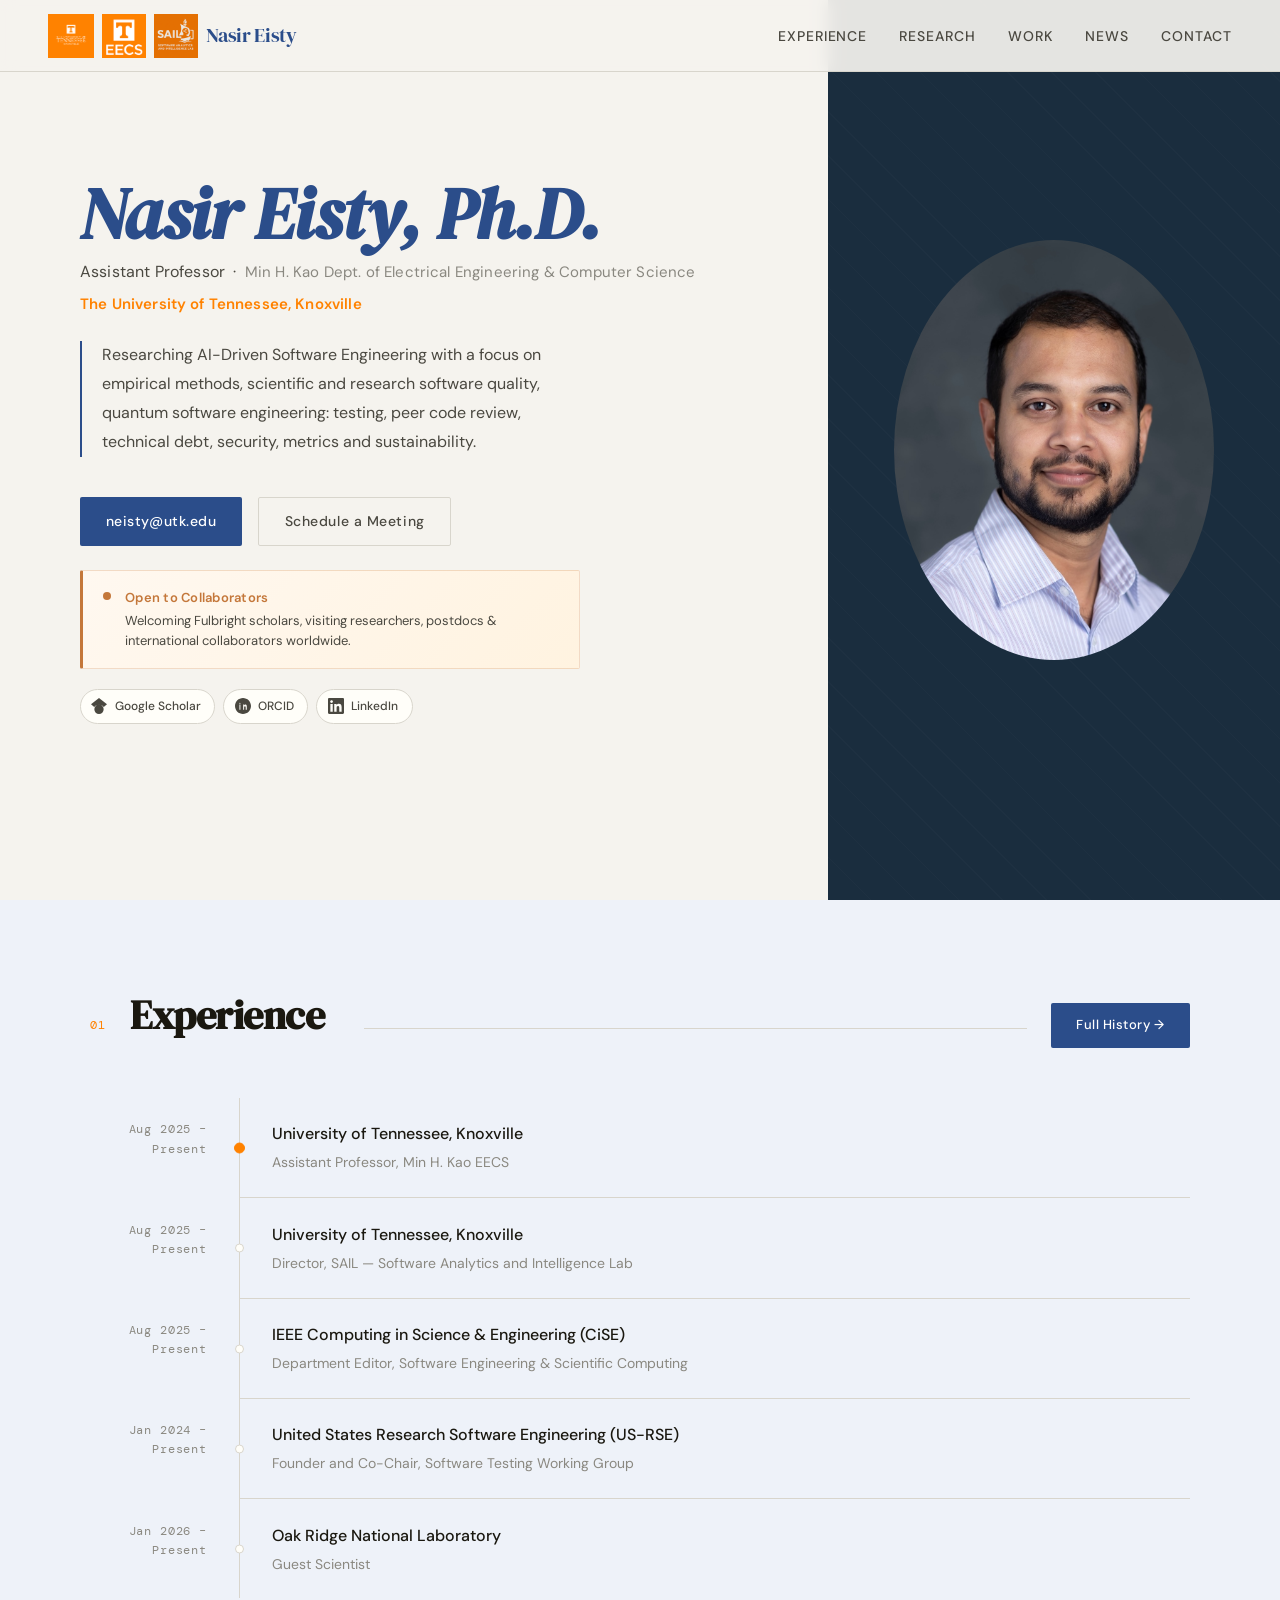
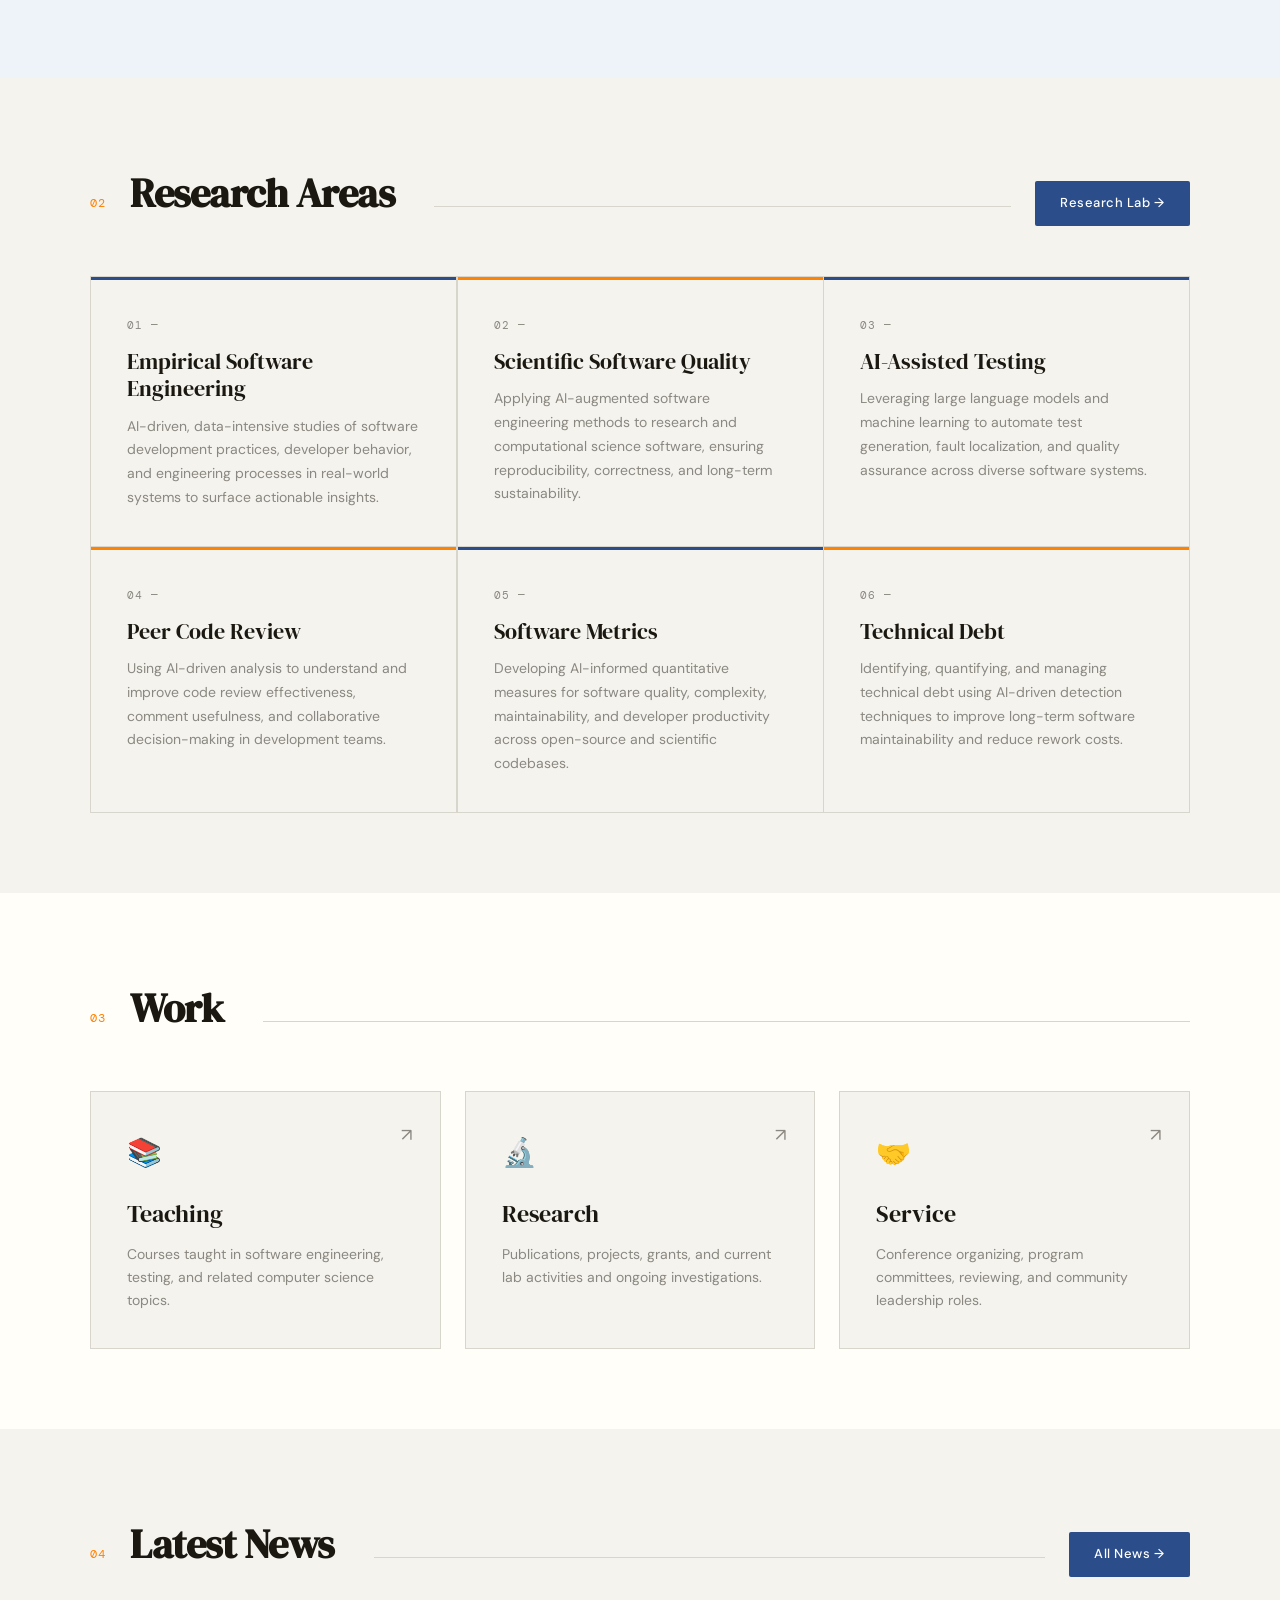
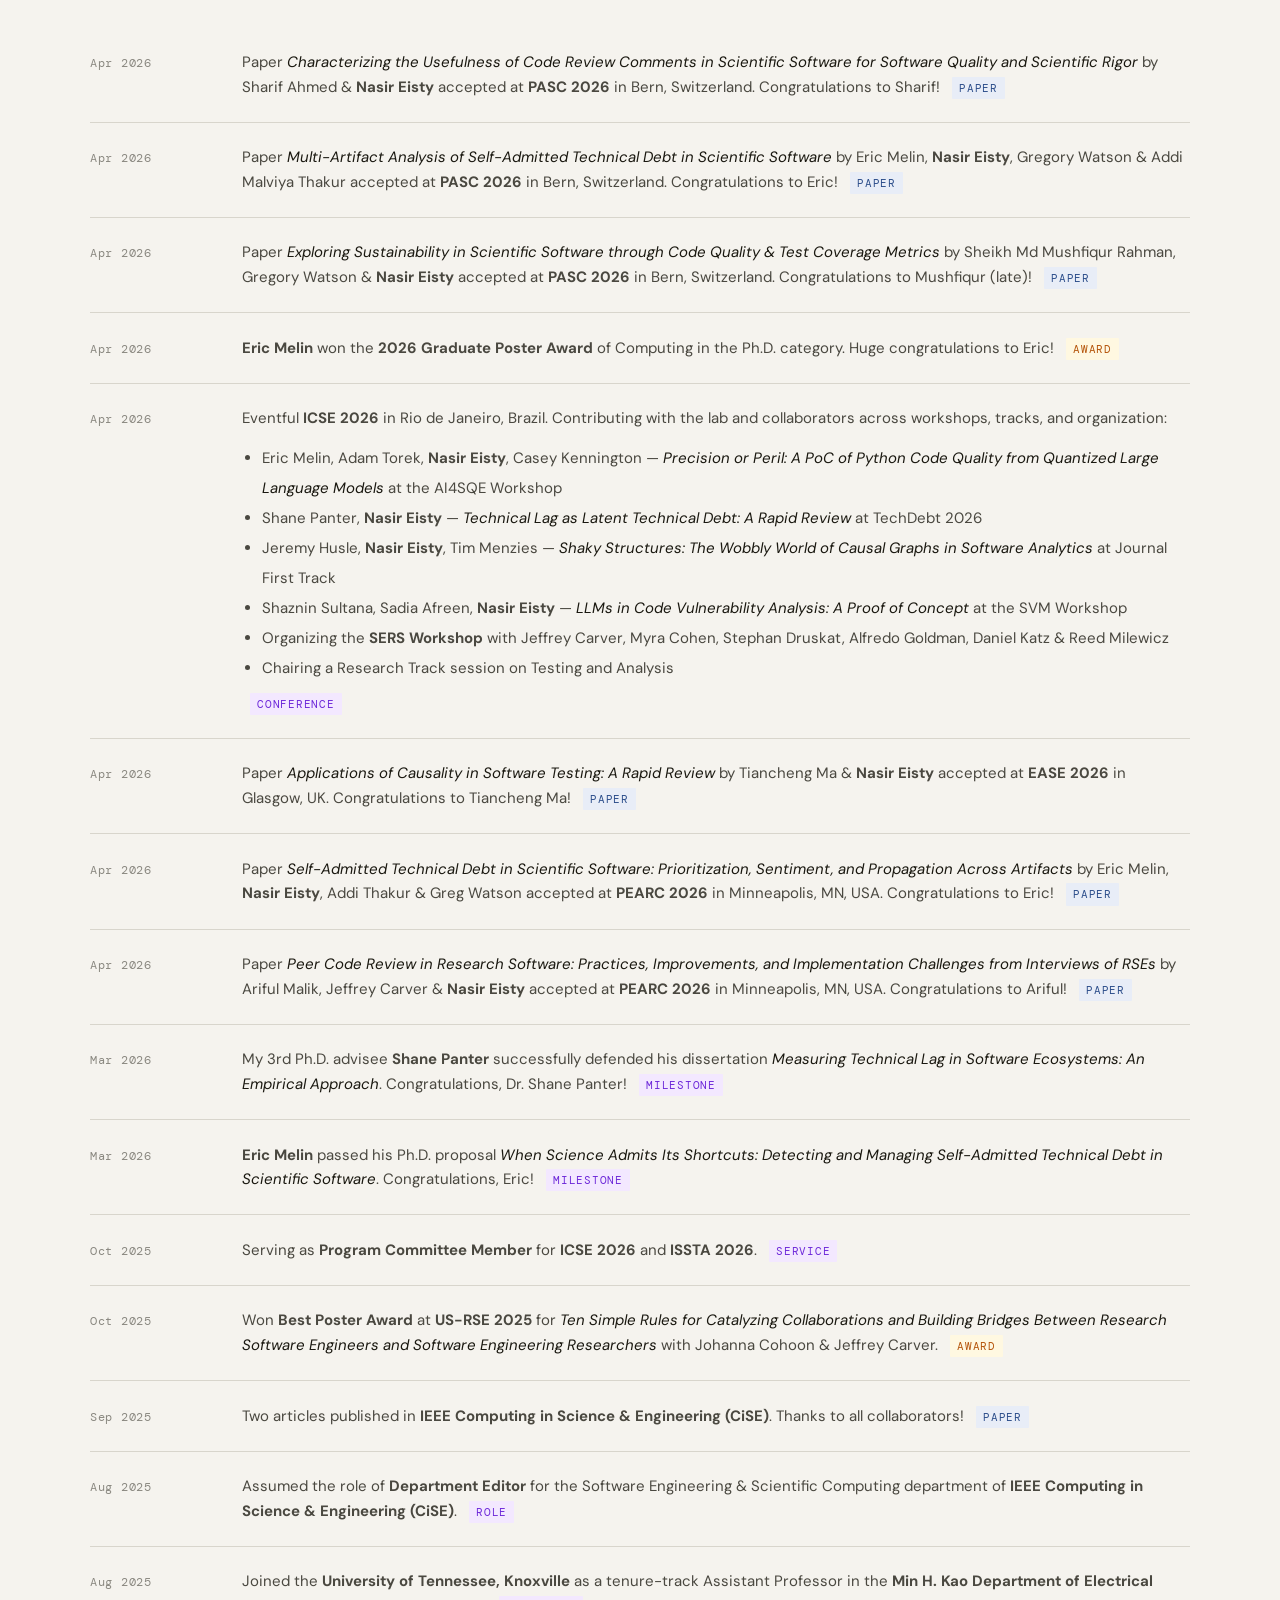
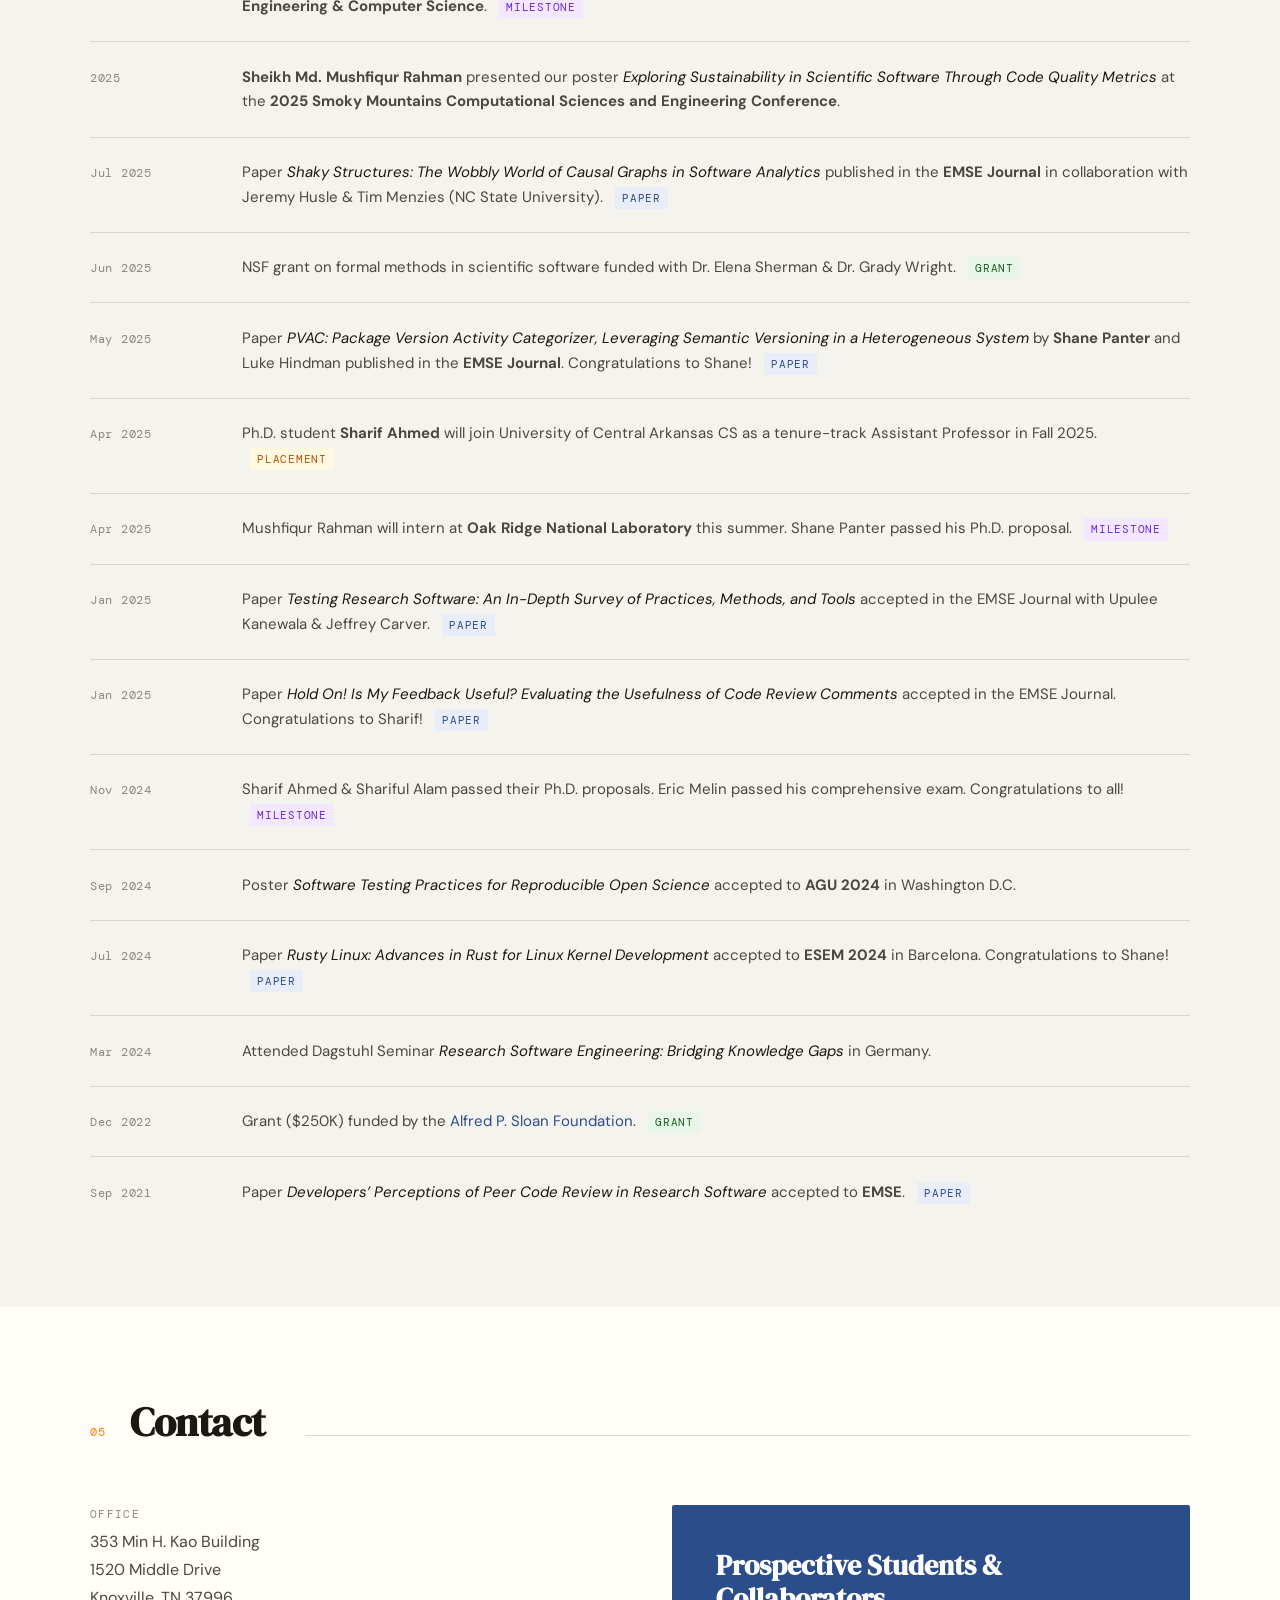
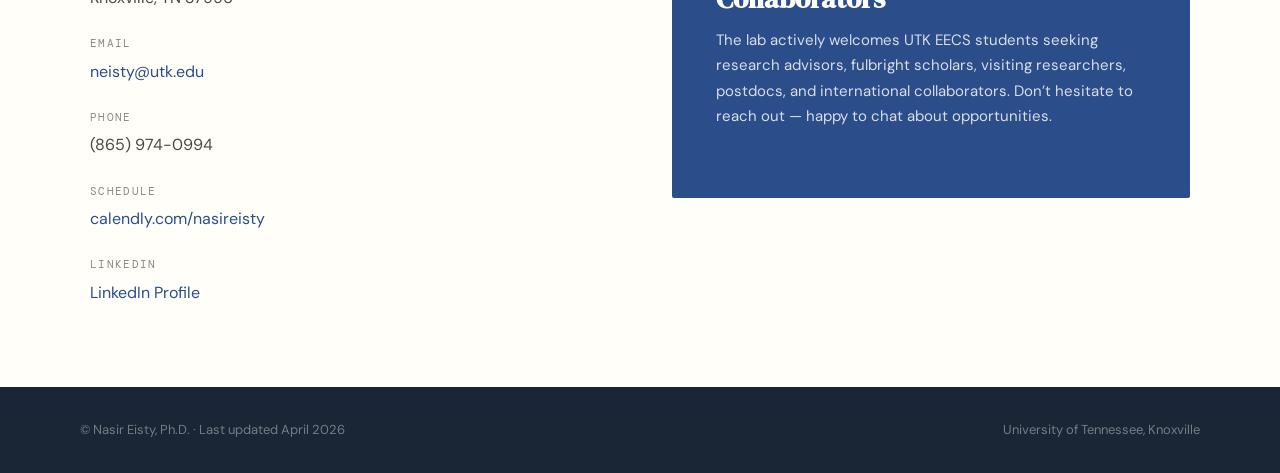
==== commit 0a093d1d: "updated pasc2026 publications" ====
--- a/index.html
+++ b/index.html
@@ -216,6 +216,36 @@
         <div class="news-item">
           <div class="news-date">Apr 2026</div>
           <div class="news-text">
+            Paper <span class="highlight">Characterizing the Usefulness of Code Review Comments in Scientific Software for Software Quality and Scientific Rigor</span>
+            by Sharif Ahmed &amp; <strong>Nasir Eisty</strong> accepted at <strong>PASC 2026</strong> in Bern, Switzerland.
+            Congratulations to Sharif!
+            <span class="news-tag tag-paper">Paper</span>
+          </div>
+        </div>
+
+        <div class="news-item">
+          <div class="news-date">Apr 2026</div>
+          <div class="news-text">
+            Paper <span class="highlight">Multi-Artifact Analysis of Self-Admitted Technical Debt in Scientific Software</span>
+            by Eric Melin, <strong>Nasir Eisty</strong>, Gregory Watson &amp; Addi Malviya Thakur accepted at <strong>PASC 2026</strong> in Bern, Switzerland.
+            Congratulations to Eric!
+            <span class="news-tag tag-paper">Paper</span>
+          </div>
+        </div>
+
+        <div class="news-item">
+          <div class="news-date">Apr 2026</div>
+          <div class="news-text">
+            Paper <span class="highlight">Exploring Sustainability in Scientific Software through Code Quality &amp; Test Coverage Metrics</span>
+            by Sheikh Md Mushfiqur Rahman, Gregory Watson &amp; <strong>Nasir Eisty</strong> accepted at <strong>PASC 2026</strong> in Bern, Switzerland.
+            Congratulations to Mushfiqur (late)!
+            <span class="news-tag tag-paper">Paper</span>
+          </div>
+        </div>
+
+        <div class="news-item">
+          <div class="news-date">Apr 2026</div>
+          <div class="news-text">
             <strong>Eric Melin</strong> won the <strong>2026 Graduate Poster Award </strong> of Computing in the Ph.D. category.
             Huge congratulations to Eric!
             <span class="news-tag tag-award">Award</span>
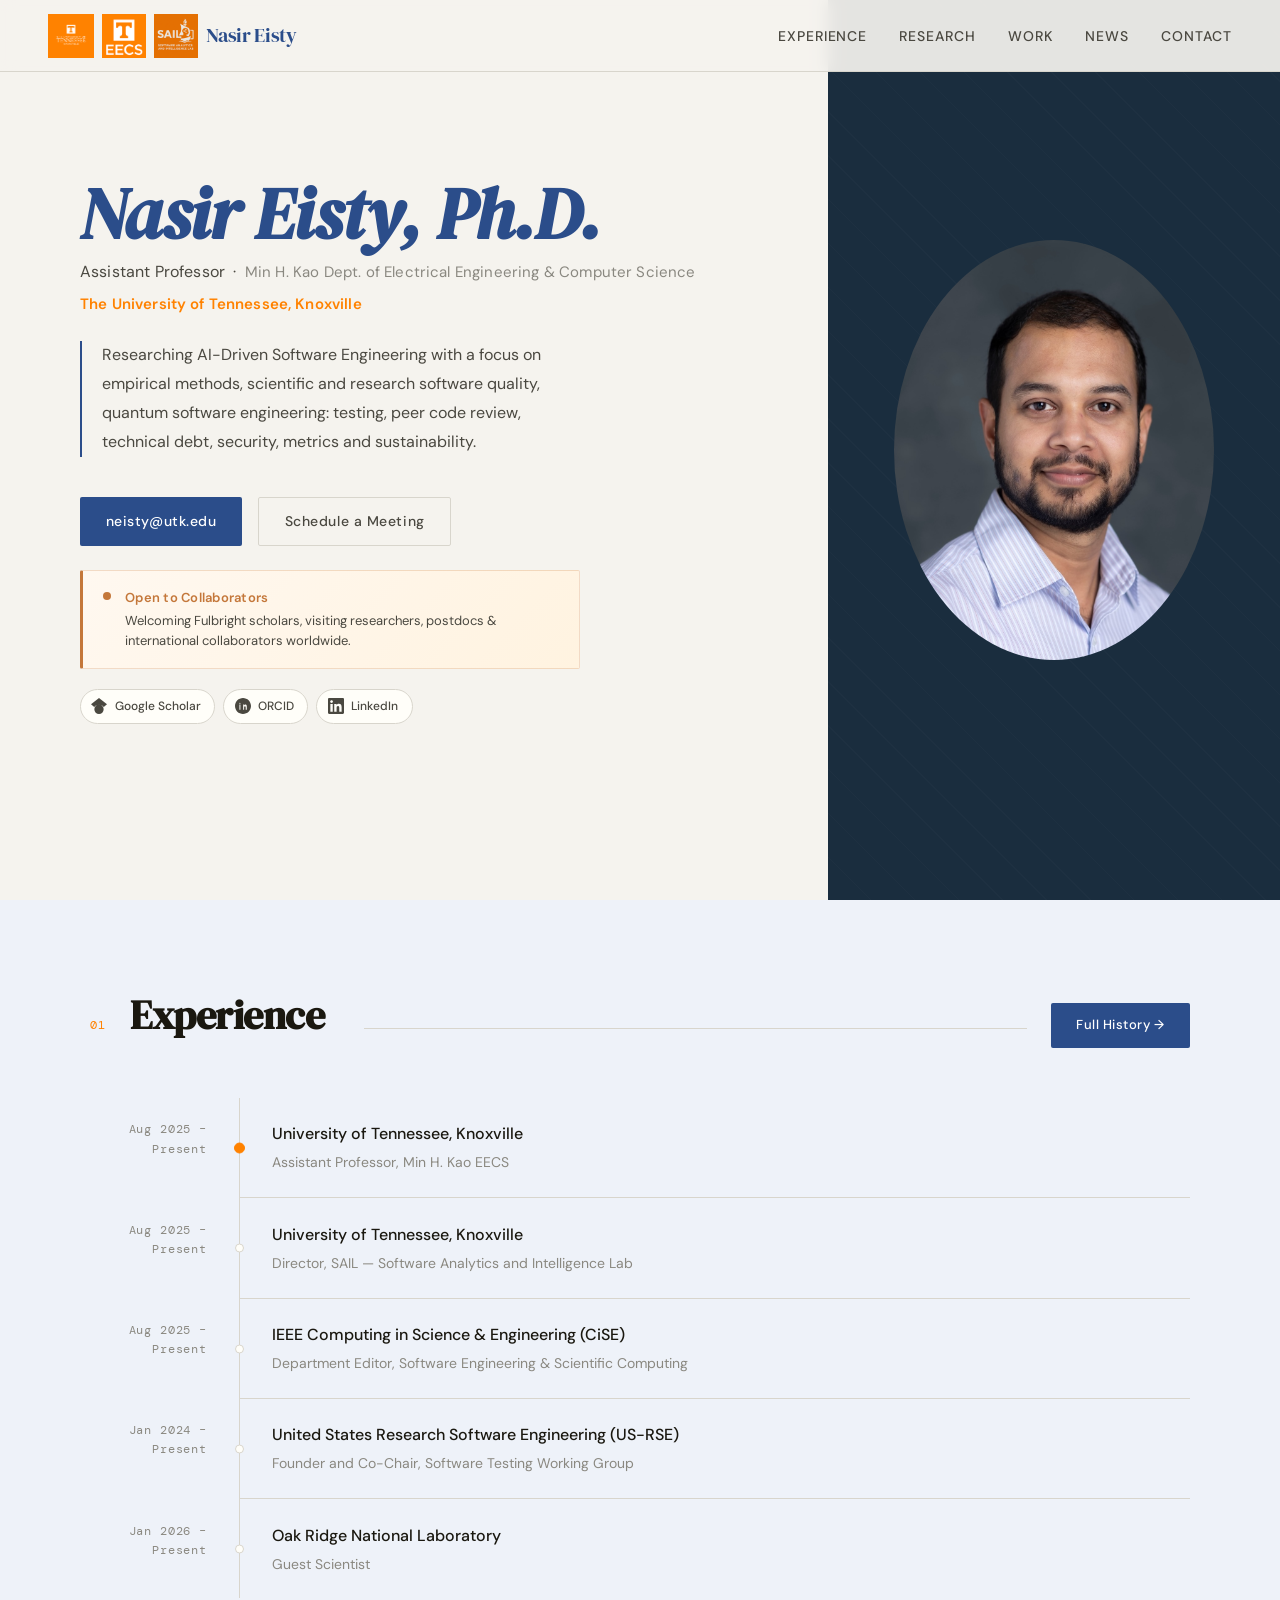
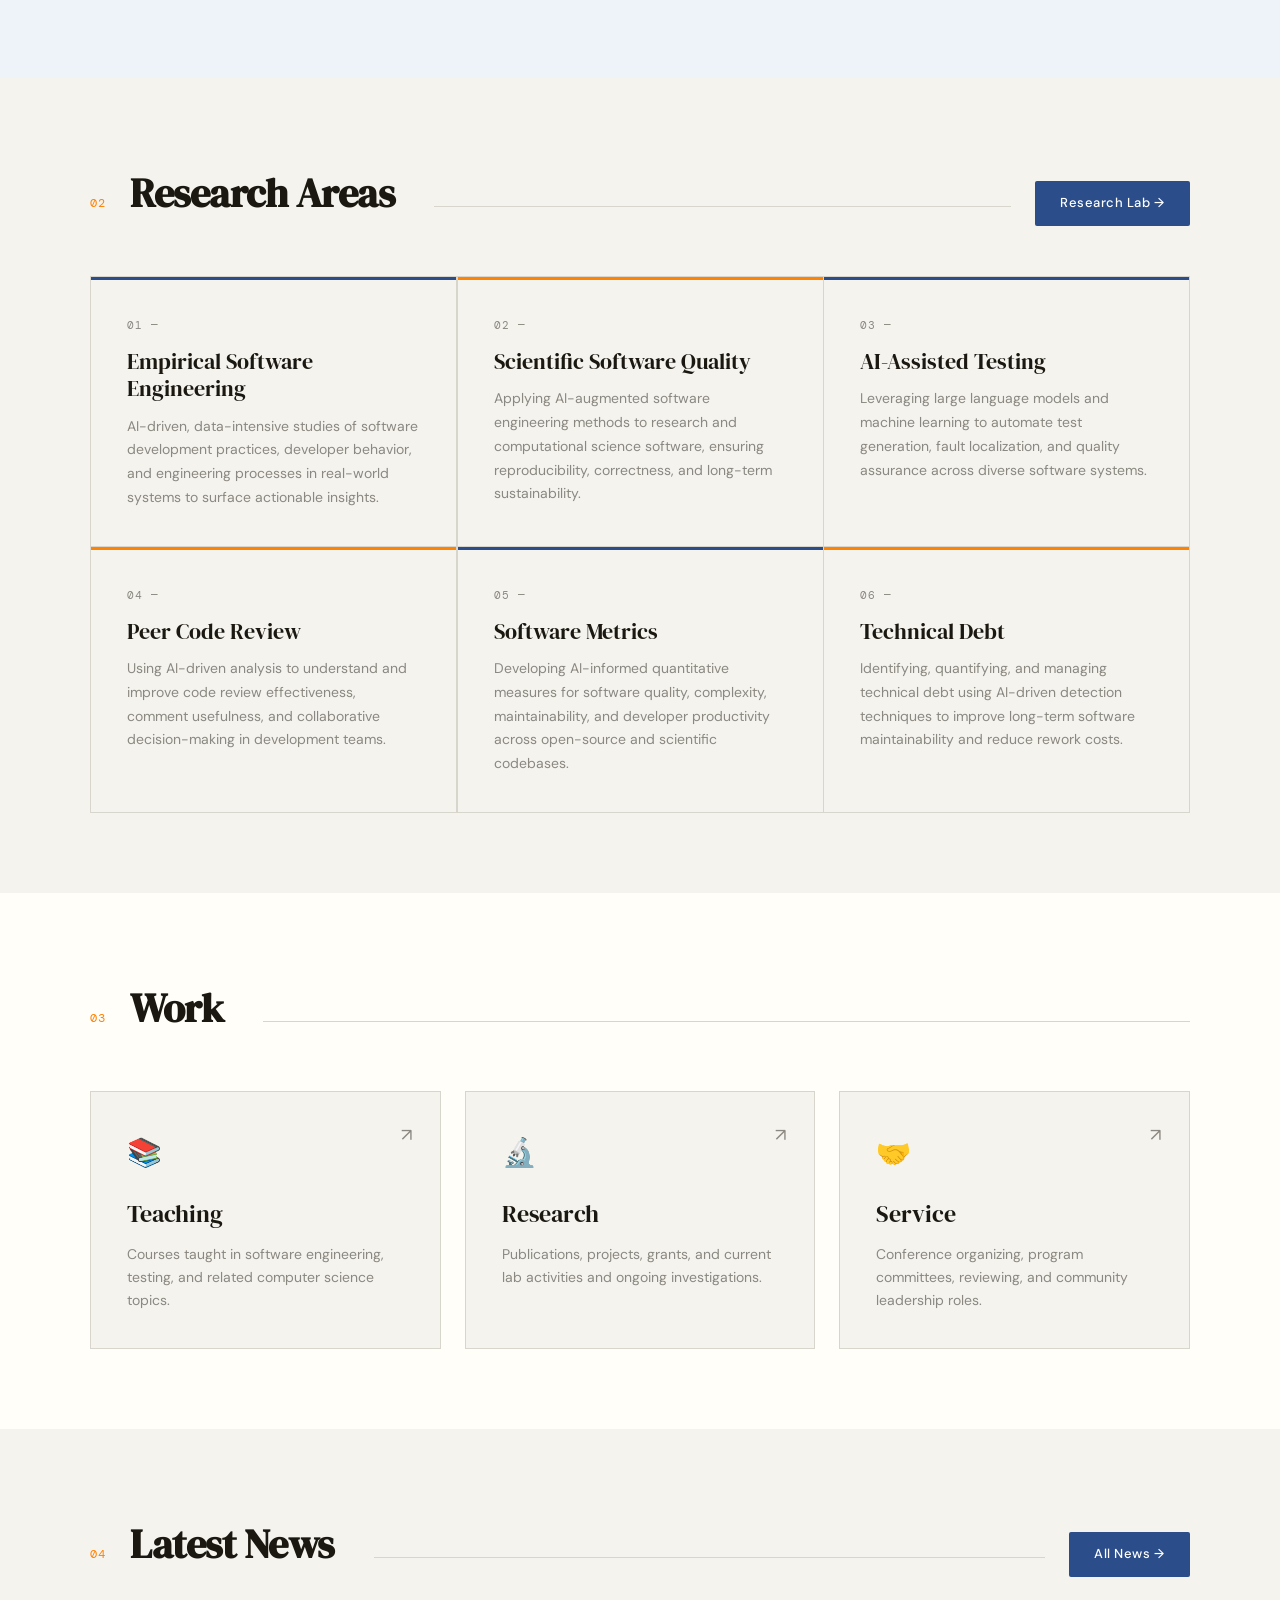
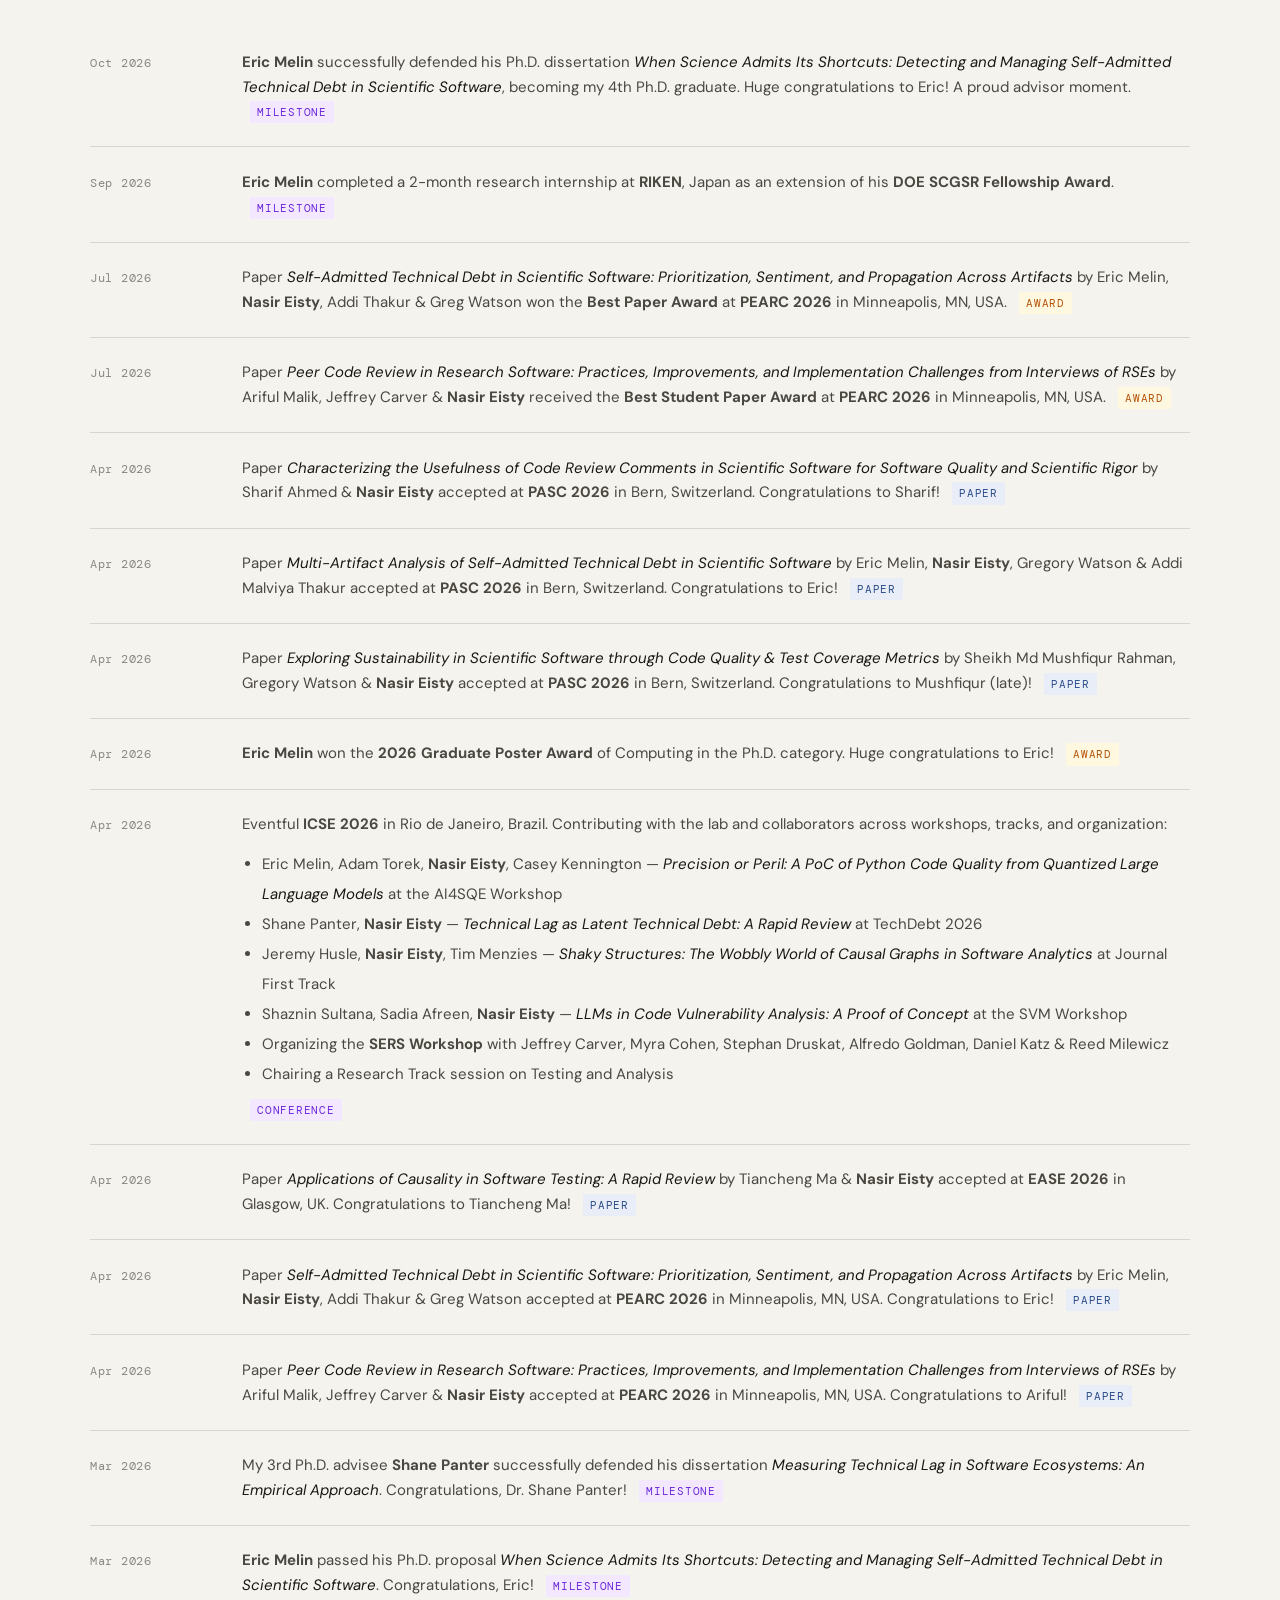
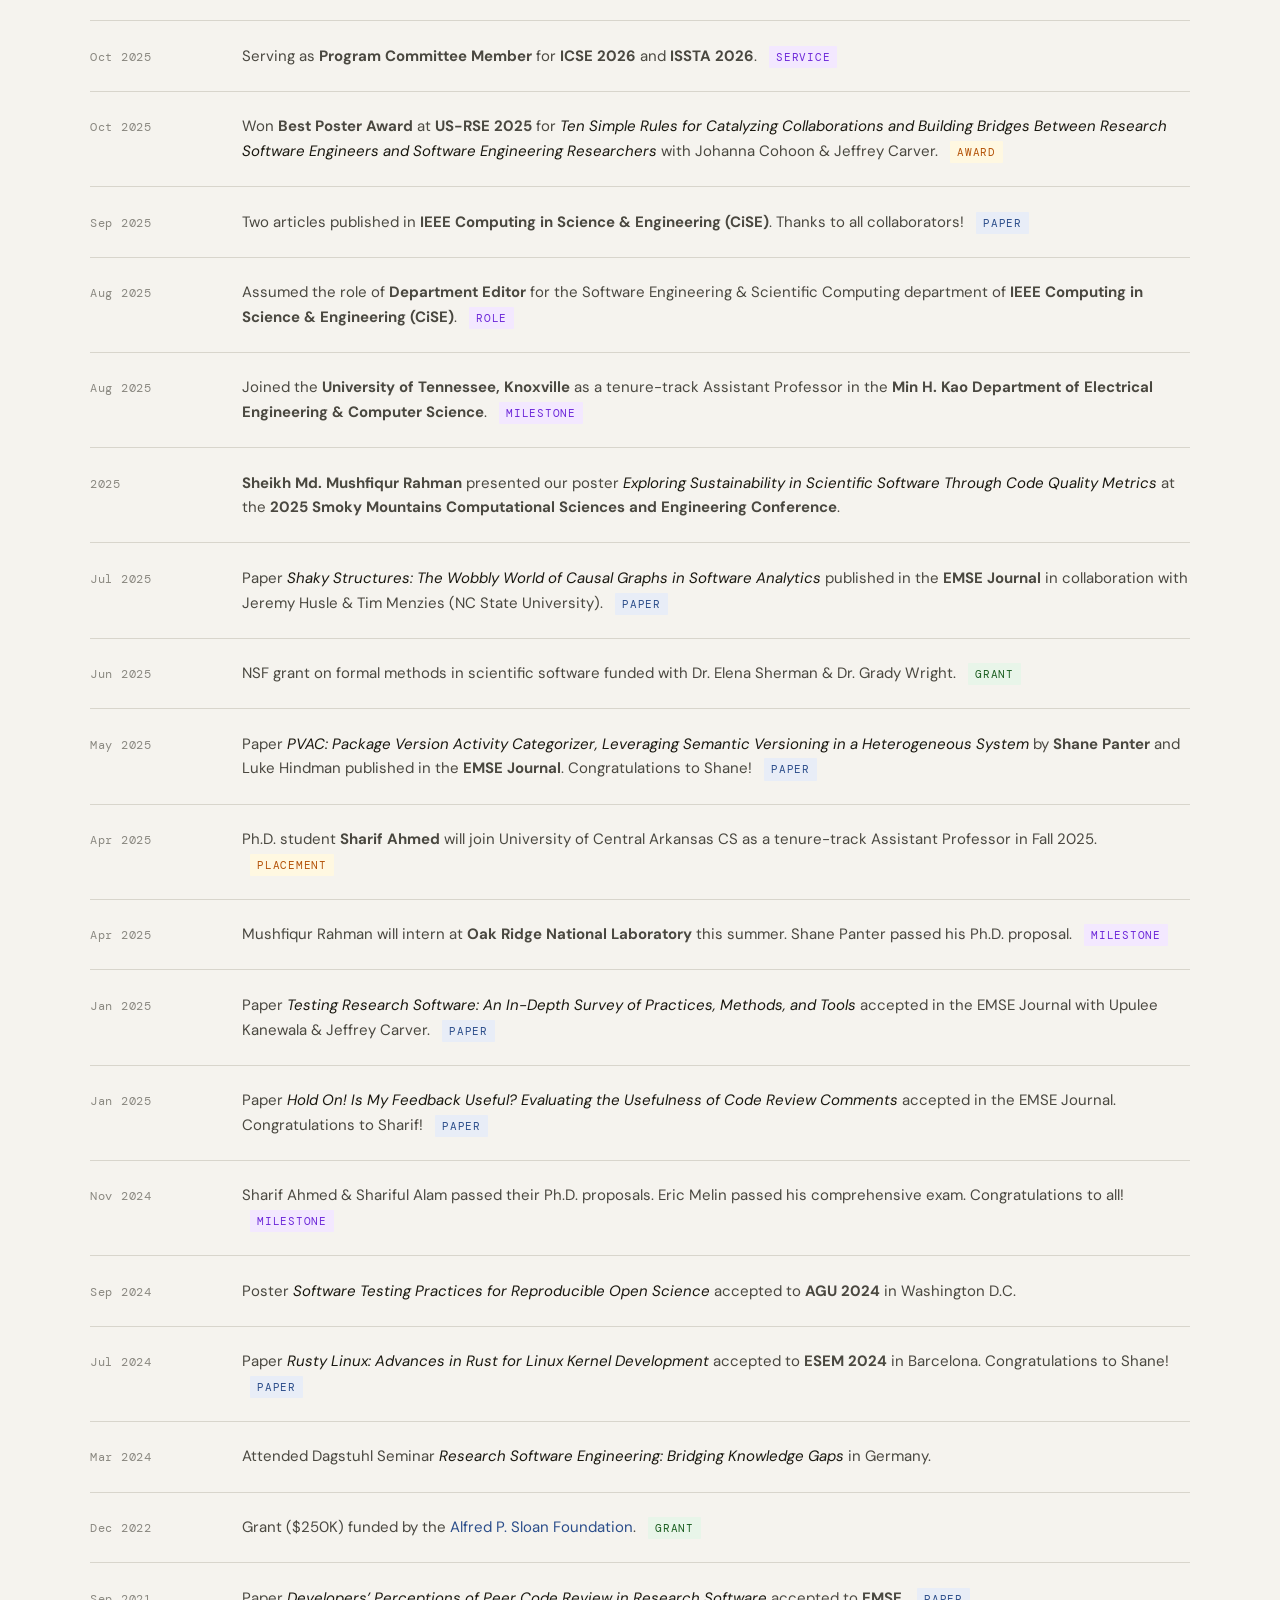
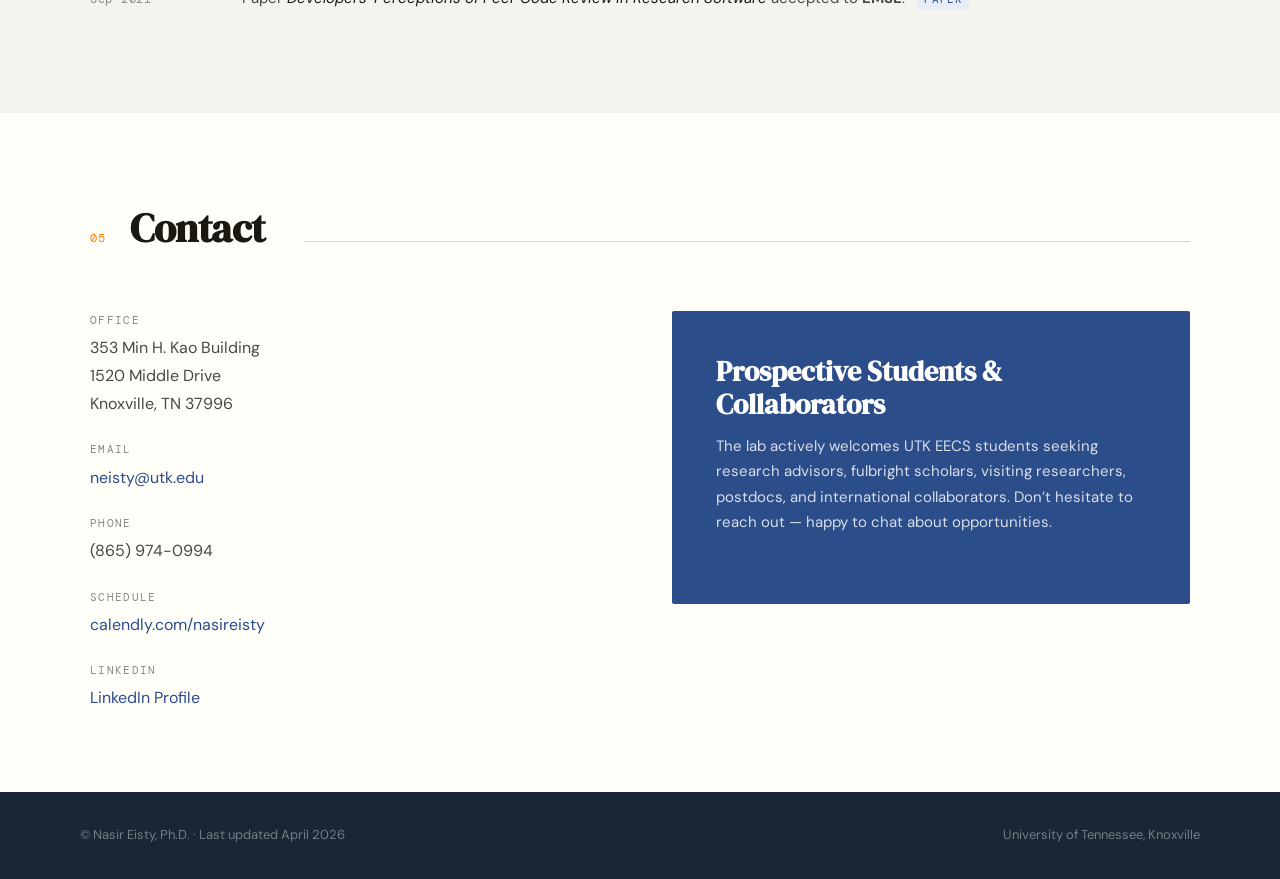
==== commit 85ab25db: "Added News on Eric's PhD and RIken Internship" ====
--- a/index.html
+++ b/index.html
@@ -214,6 +214,43 @@
       <div class="news-list">
 
         <div class="news-item">
+          <div class="news-date">Oct 2026</div>
+          <div class="news-text">
+            <strong>Eric Melin</strong> successfully defended his Ph.D. dissertation
+            <span class="highlight">When Science Admits Its Shortcuts: Detecting and Managing Self-Admitted Technical Debt in Scientific Software</span>,
+            becoming my 4th Ph.D. graduate.
+            Huge congratulations to Eric! A proud advisor moment.
+            <span class="news-tag tag-milestone">Milestone</span>
+          </div>
+        </div>
+
+        <div class="news-item">
+          <div class="news-date">Sep 2026</div>
+          <div class="news-text">
+            <strong>Eric Melin</strong> completed a 2-month research internship at <strong>RIKEN</strong>, Japan as an extension of his <strong>DOE SCGSR Fellowship Award</strong>.
+            <span class="news-tag tag-milestone">Milestone</span>
+          </div>
+        </div>
+
+        <div class="news-item">
+          <div class="news-date">Jul 2026</div>
+          <div class="news-text">
+            Paper <span class="highlight">Self-Admitted Technical Debt in Scientific Software: Prioritization, Sentiment, and Propagation Across Artifacts</span>
+            by Eric Melin, <strong>Nasir Eisty</strong>, Addi Thakur &amp; Greg Watson won the <strong>Best Paper Award</strong> at <strong>PEARC 2026</strong> in Minneapolis, MN, USA.
+            <span class="news-tag tag-award">Award</span>
+          </div>
+        </div>
+
+        <div class="news-item">
+          <div class="news-date">Jul 2026</div>
+          <div class="news-text">
+            Paper <span class="highlight">Peer Code Review in Research Software: Practices, Improvements, and Implementation Challenges from Interviews of RSEs</span>
+            by Ariful Malik, Jeffrey Carver &amp; <strong>Nasir Eisty</strong> received the <strong>Best Student Paper Award</strong> at <strong>PEARC 2026</strong> in Minneapolis, MN, USA.
+            <span class="news-tag tag-award">Award</span>
+          </div>
+        </div>
+
+        <div class="news-item">
           <div class="news-date">Apr 2026</div>
           <div class="news-text">
             Paper <span class="highlight">Characterizing the Usefulness of Code Review Comments in Scientific Software for Software Quality and Scientific Rigor</span>
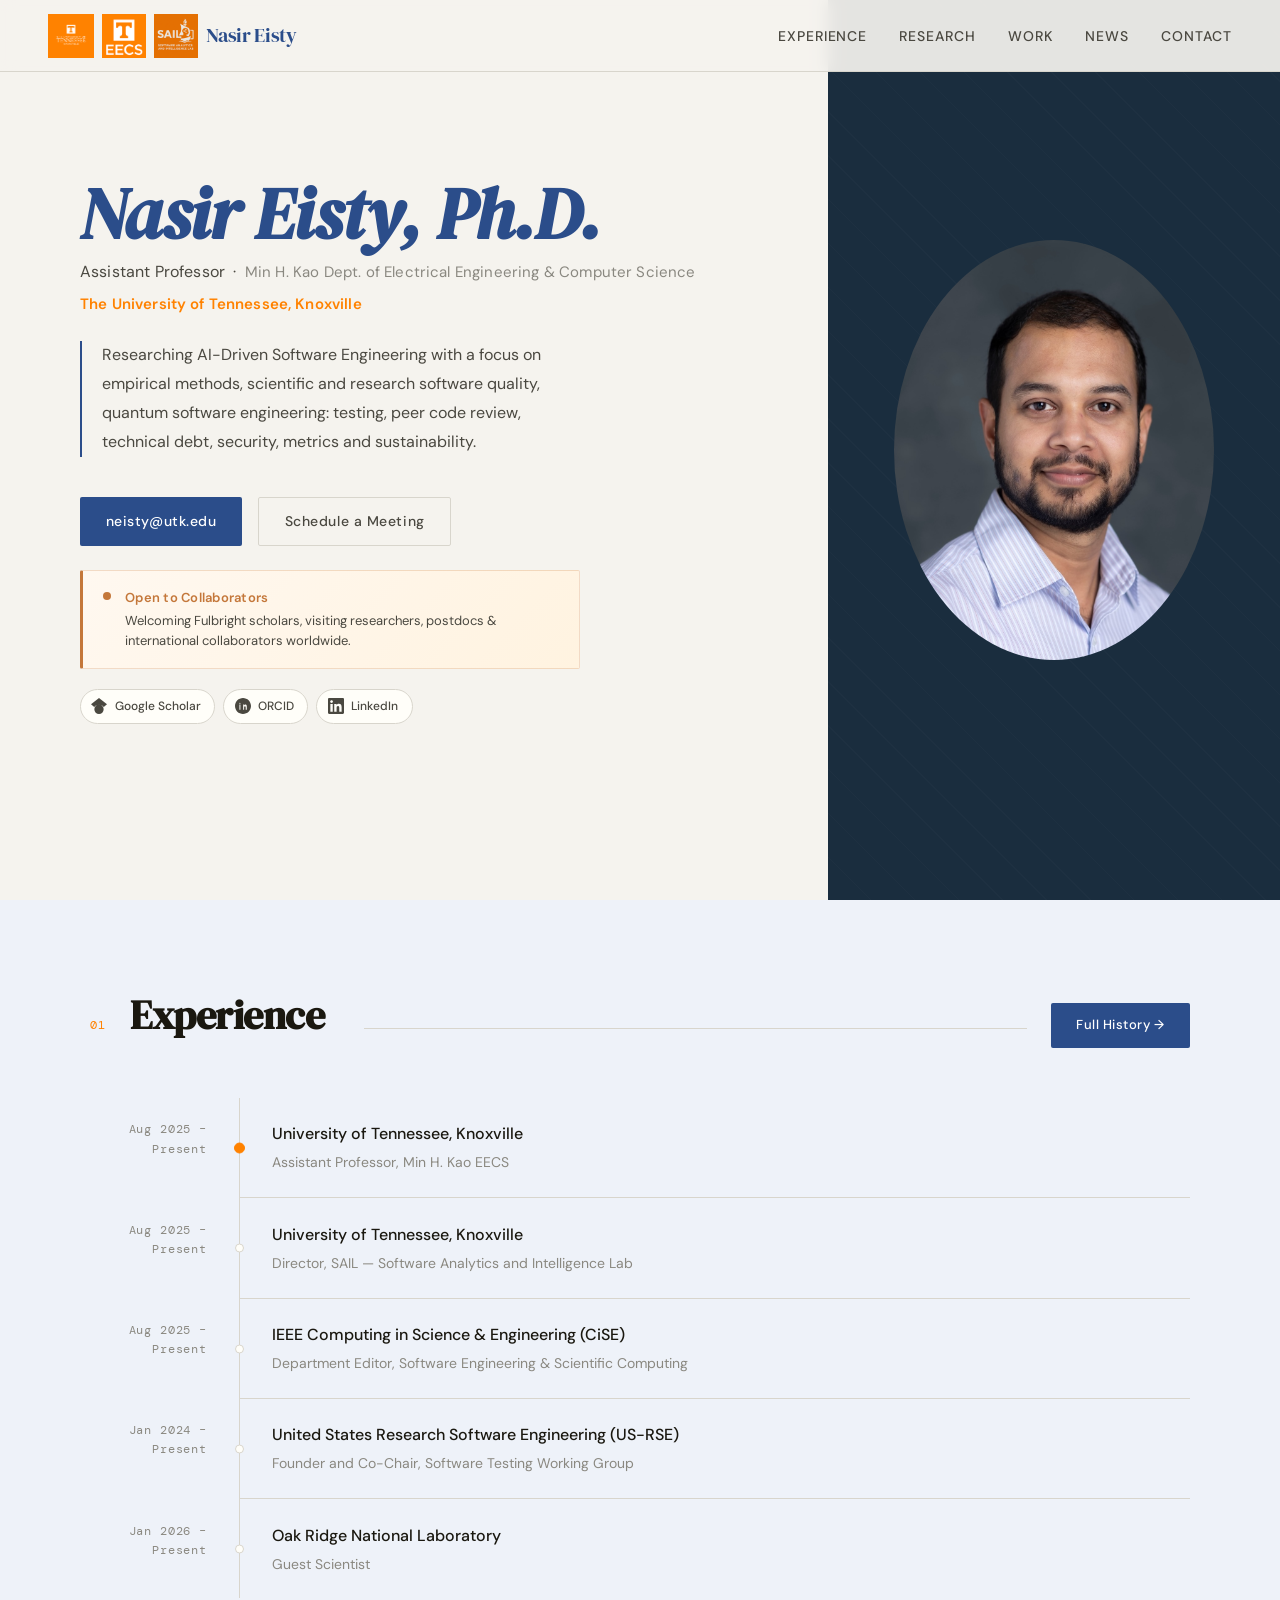
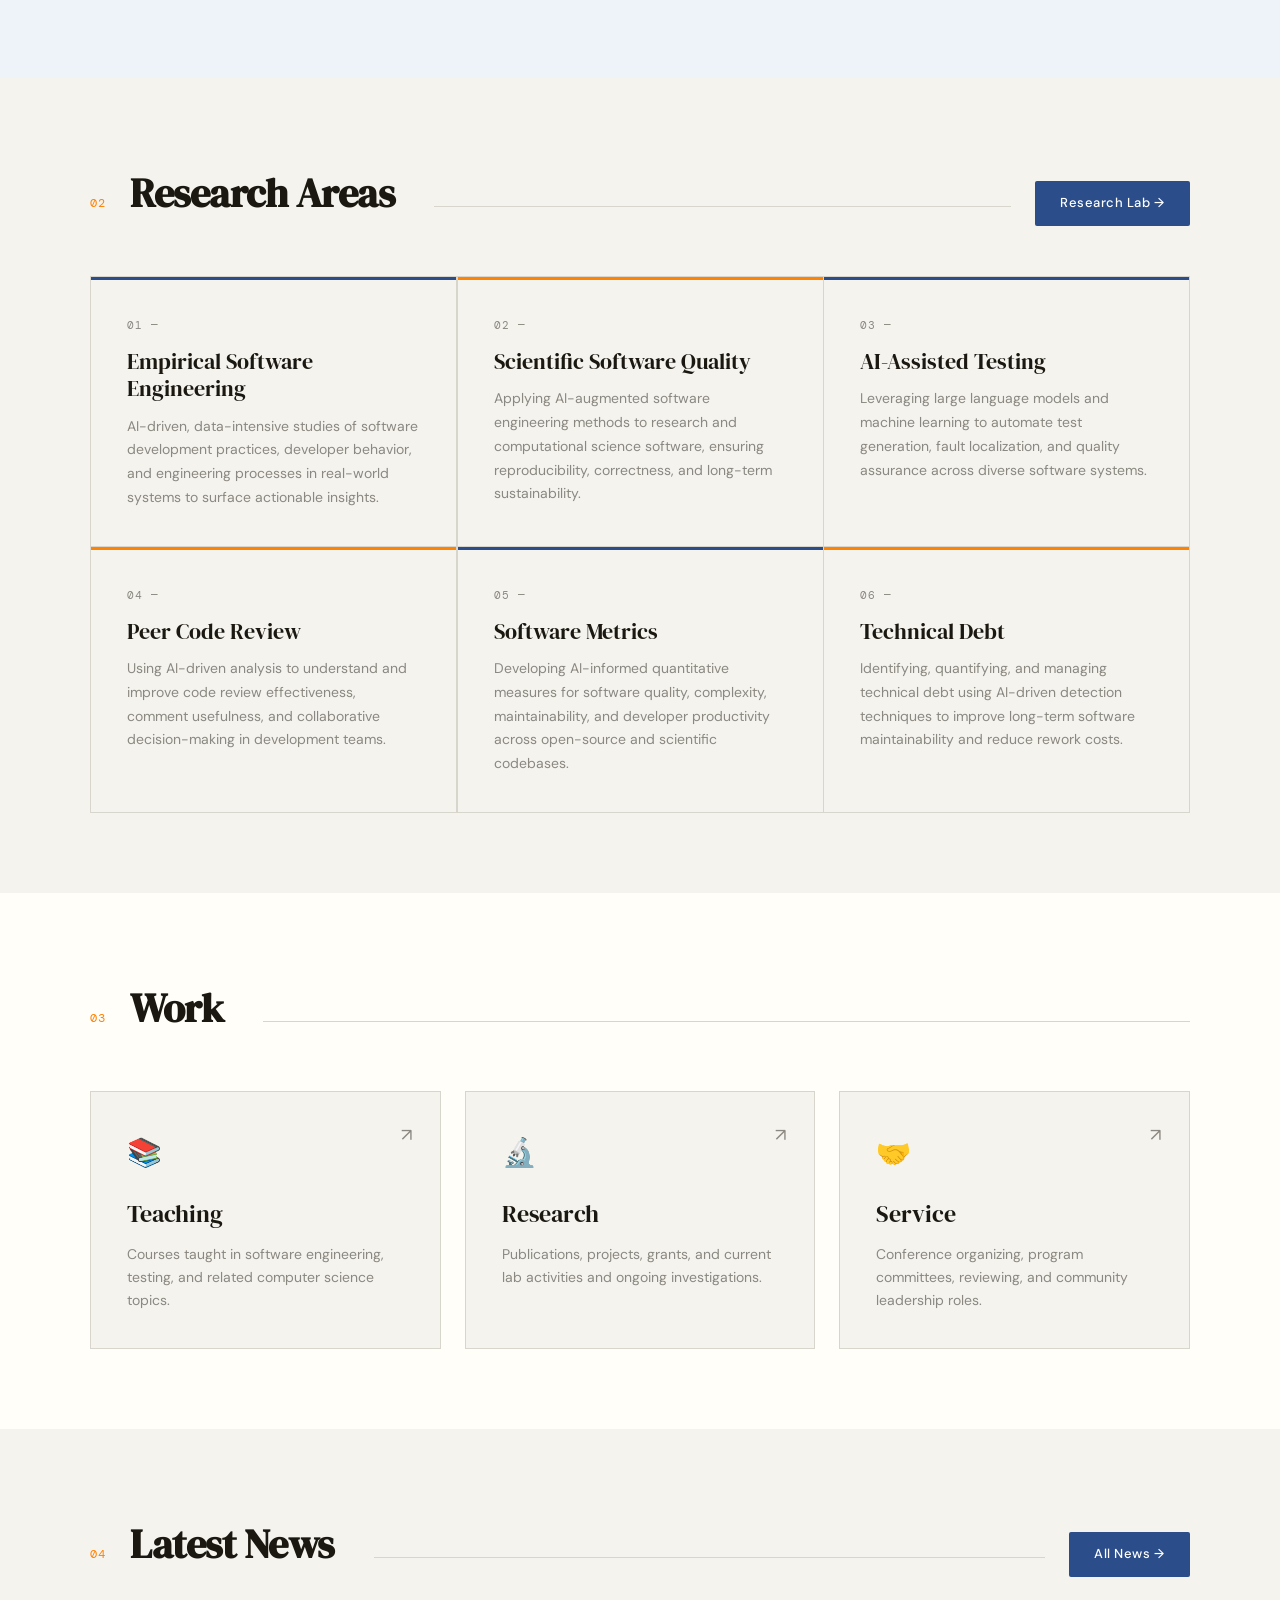
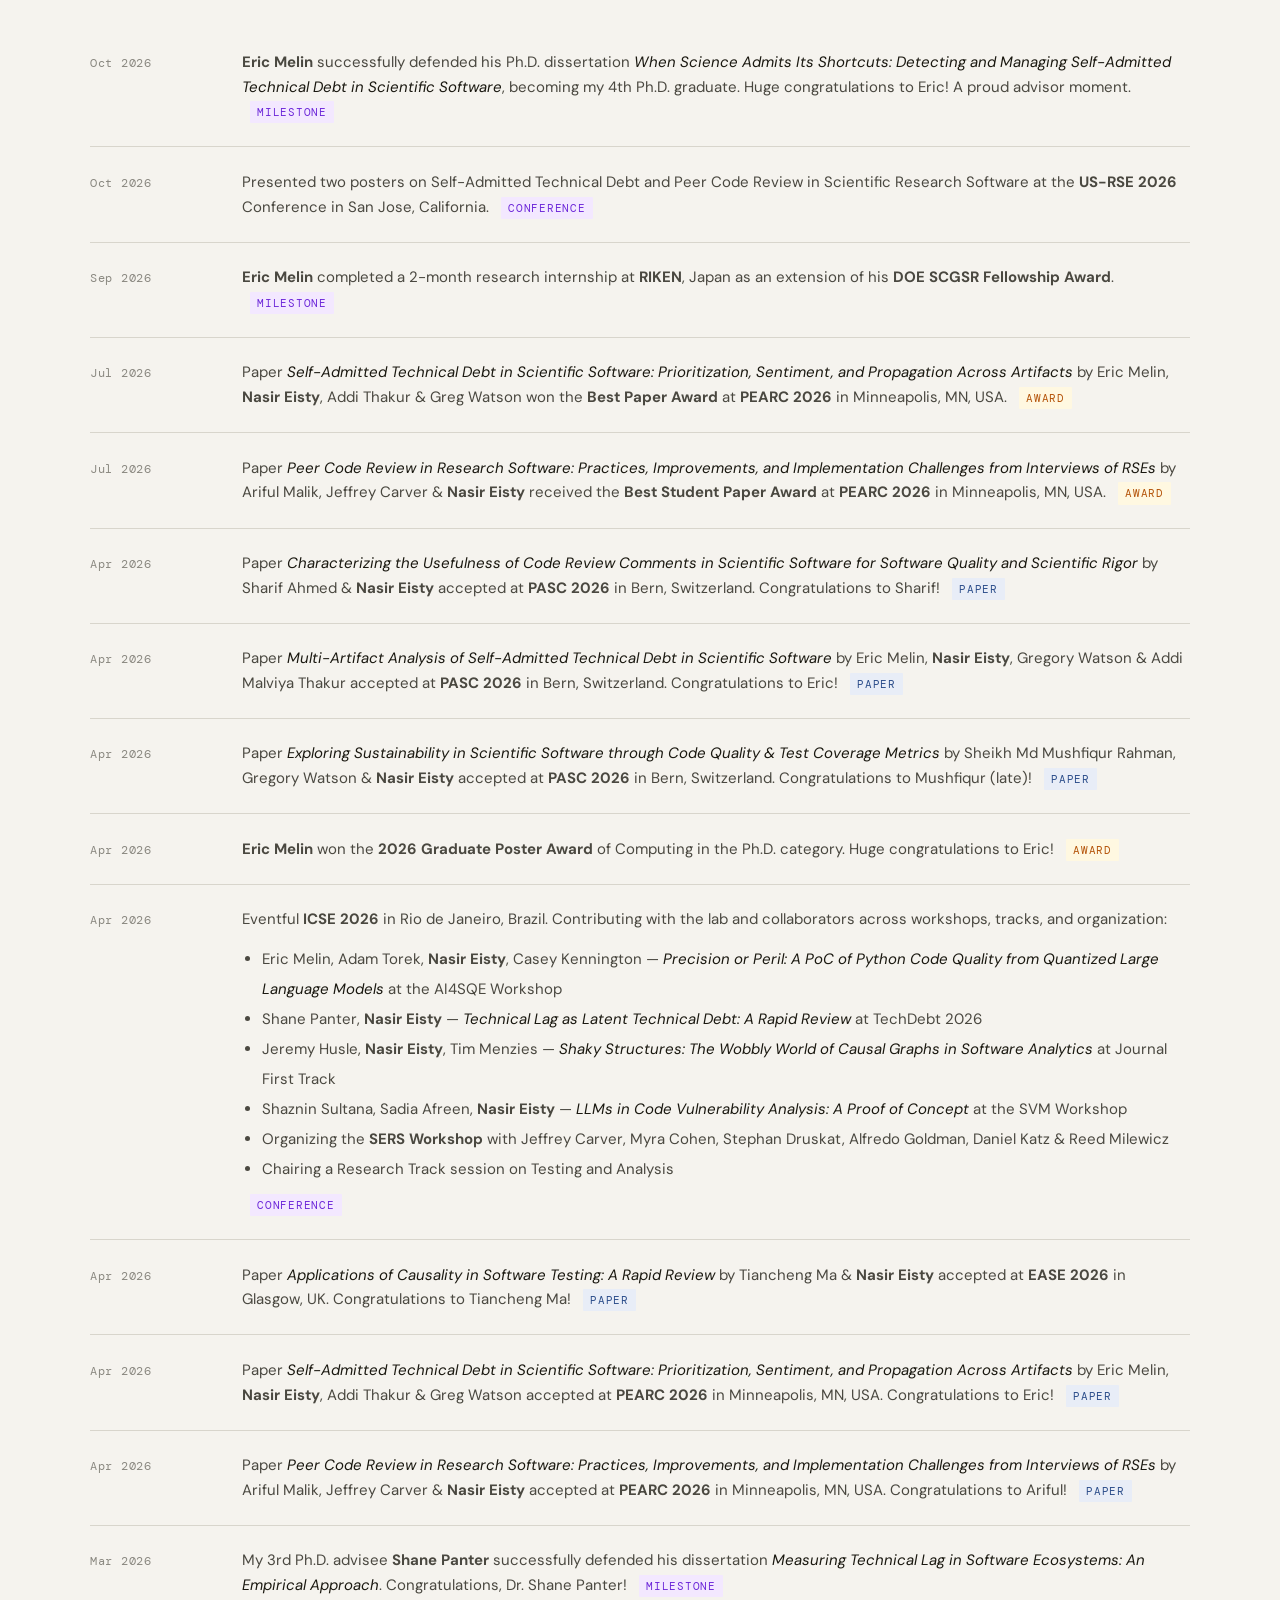
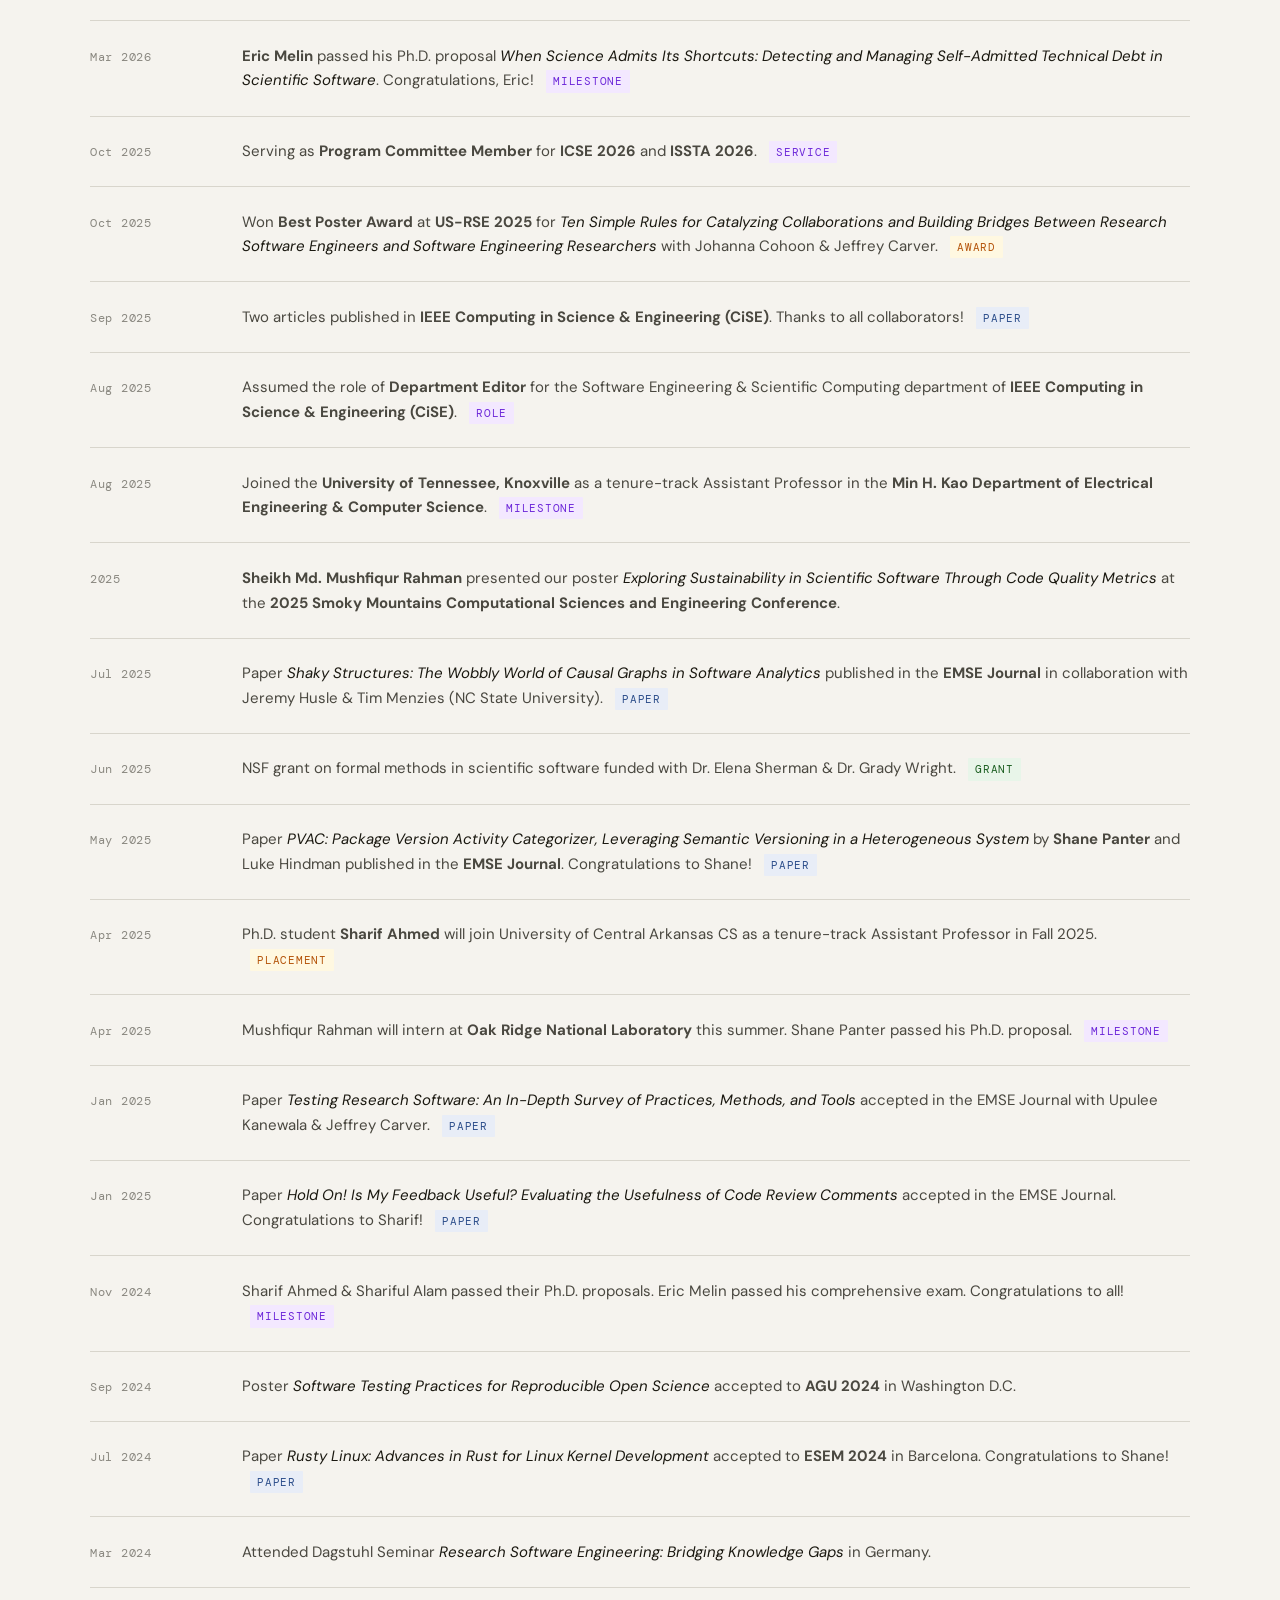
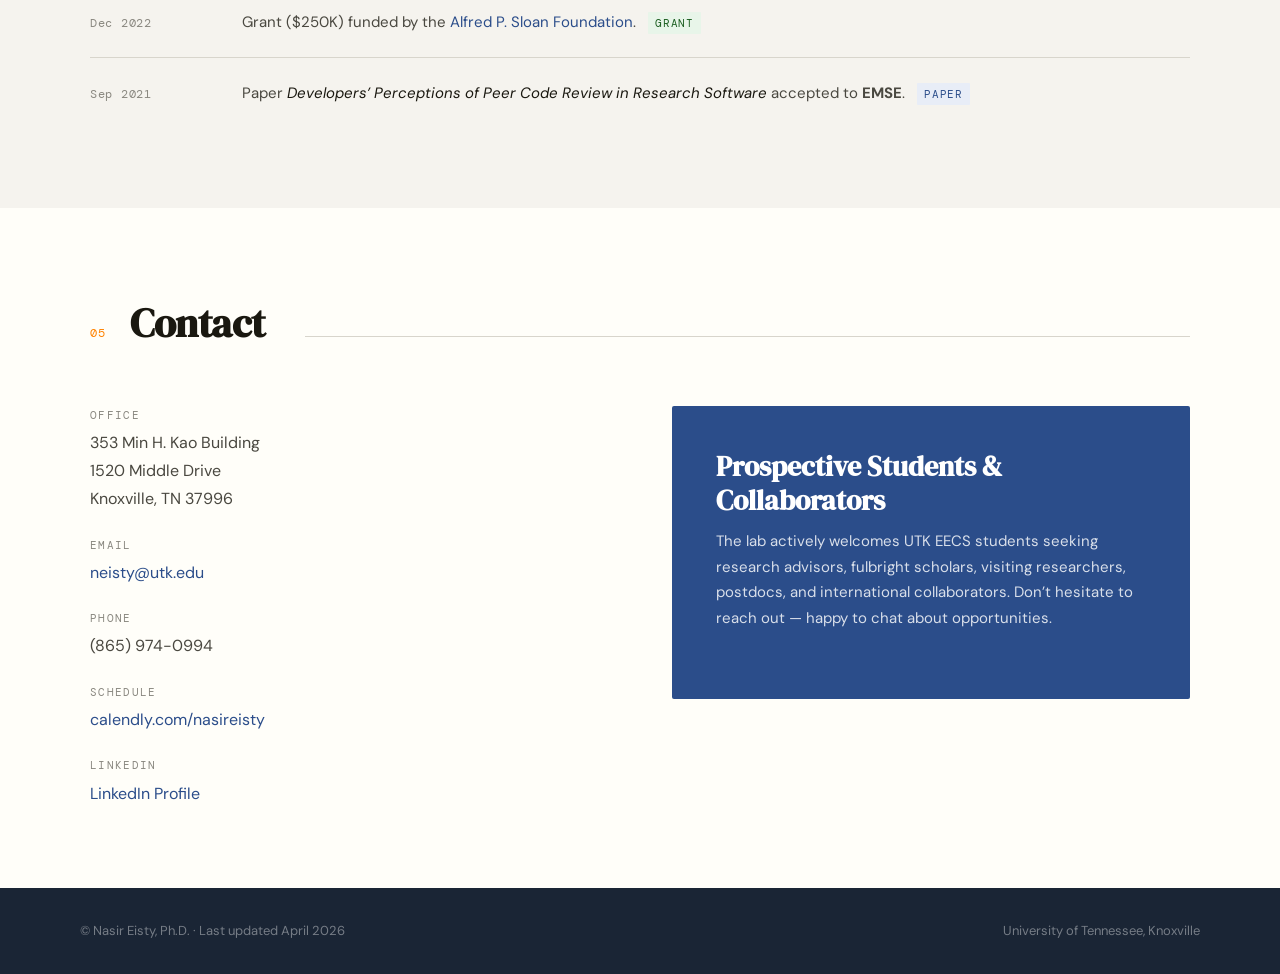
==== commit 2d260b71: "Added News on US-RSE Posters" ====
--- a/index.html
+++ b/index.html
@@ -225,6 +225,14 @@
         </div>
 
         <div class="news-item">
+          <div class="news-date">Oct 2026</div>
+          <div class="news-text">
+            Presented two posters on Self-Admitted Technical Debt and Peer Code Review in Scientific Research Software at the <strong>US-RSE 2026</strong> Conference in San Jose, California.
+            <span class="news-tag tag-milestone">Conference</span>
+          </div>
+        </div>
+
+        <div class="news-item">
           <div class="news-date">Sep 2026</div>
           <div class="news-text">
             <strong>Eric Melin</strong> completed a 2-month research internship at <strong>RIKEN</strong>, Japan as an extension of his <strong>DOE SCGSR Fellowship Award</strong>.
